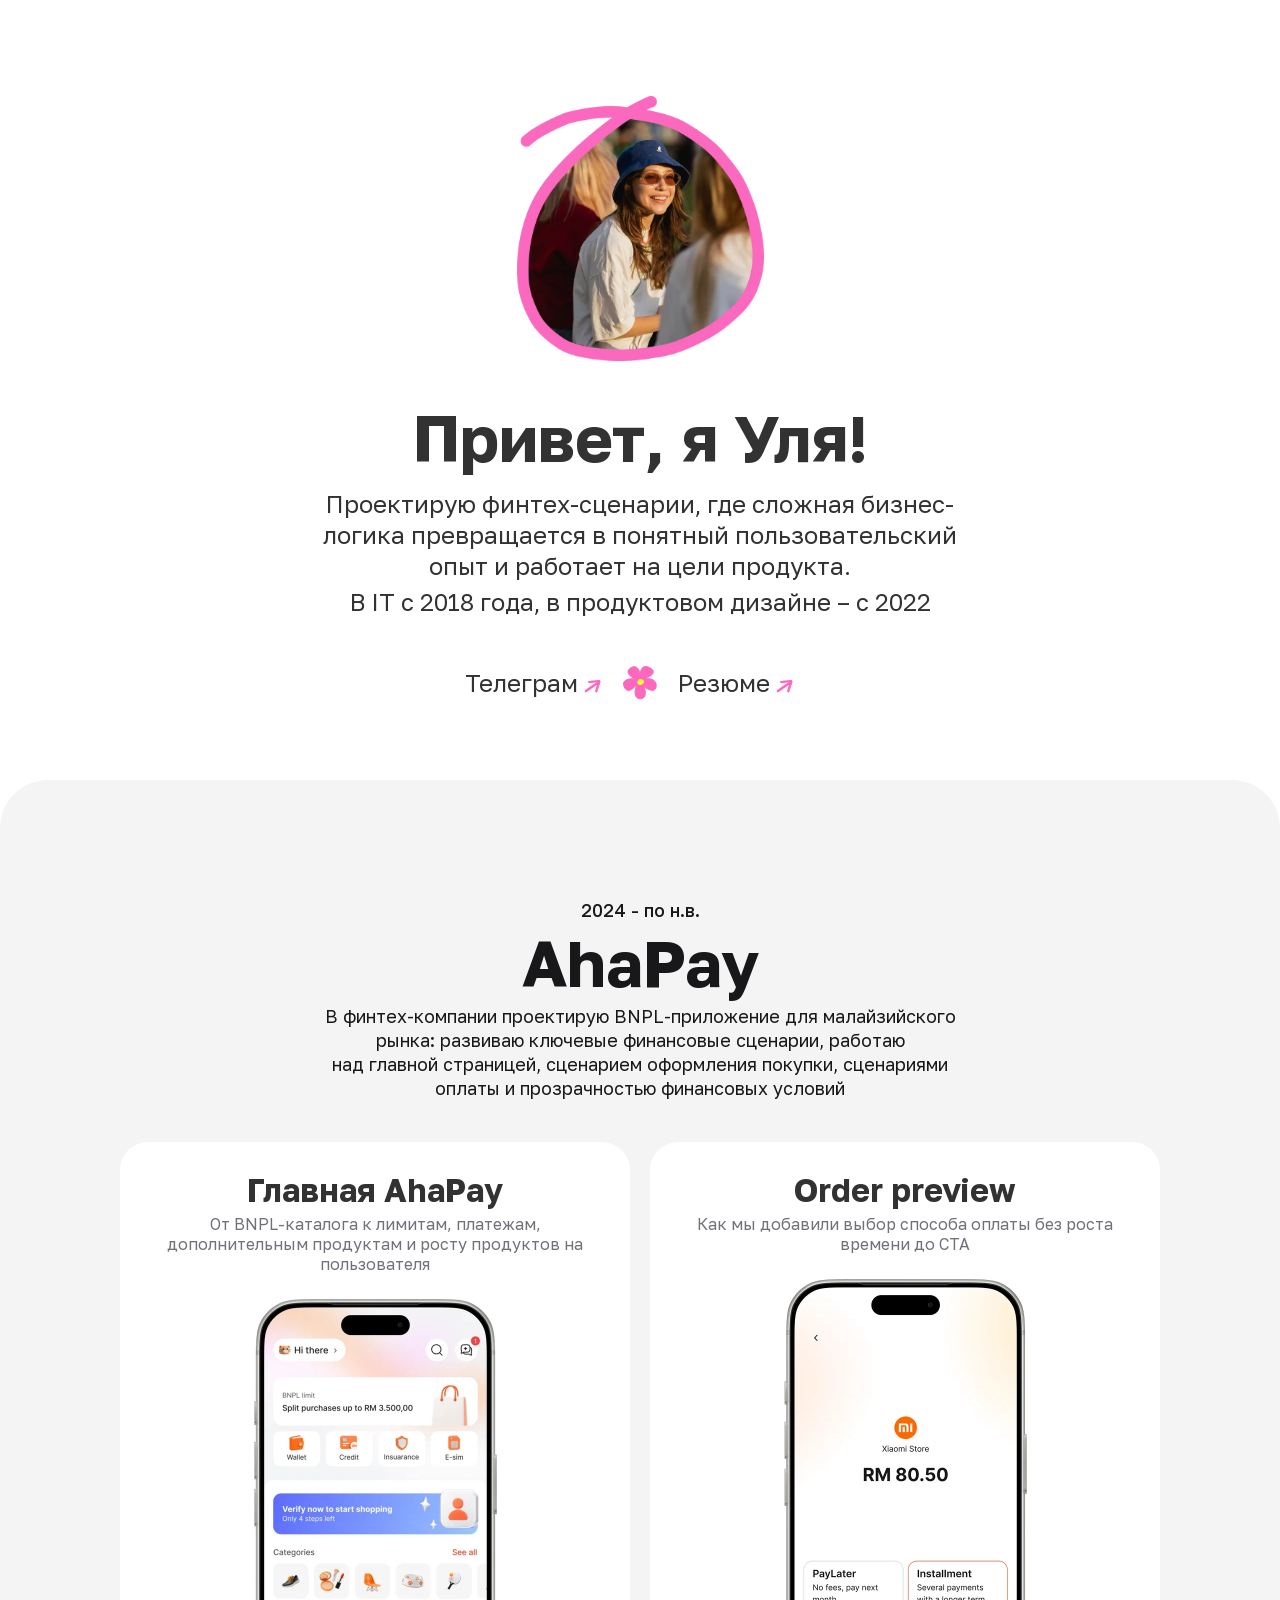
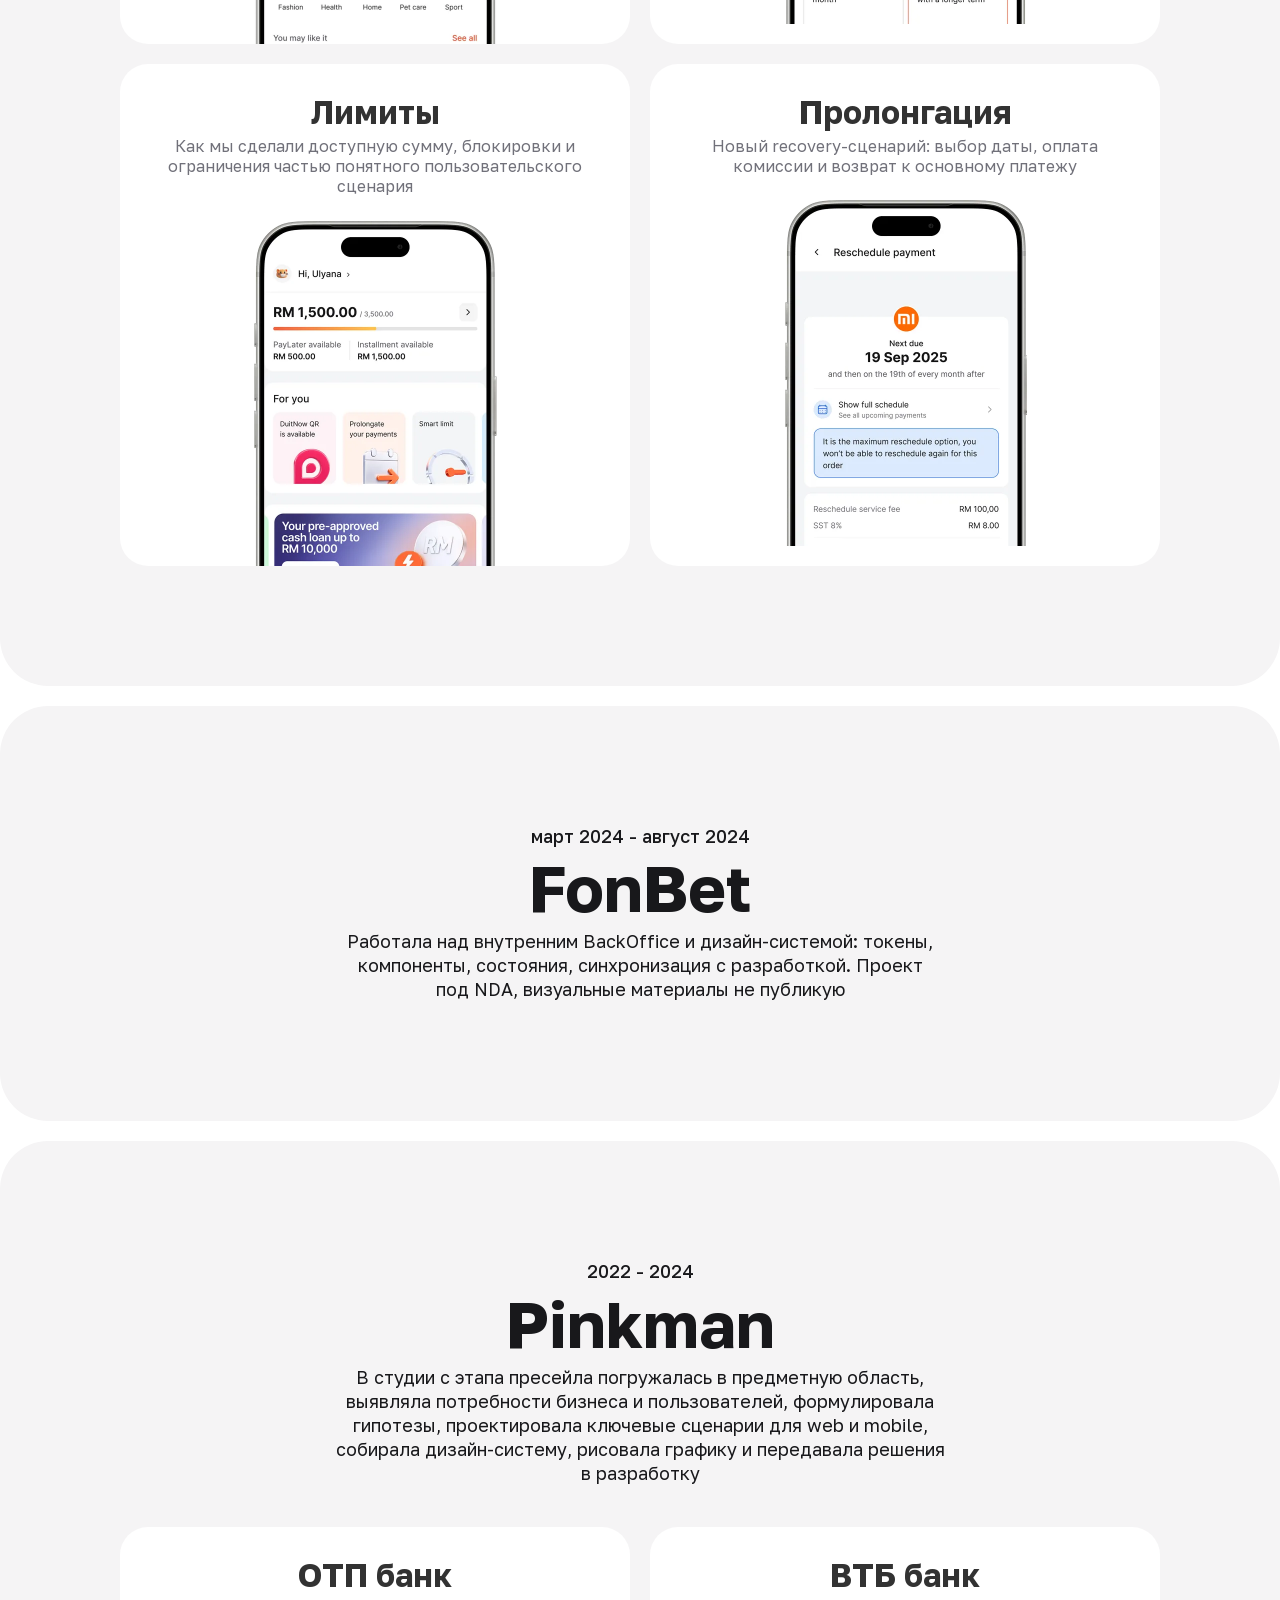
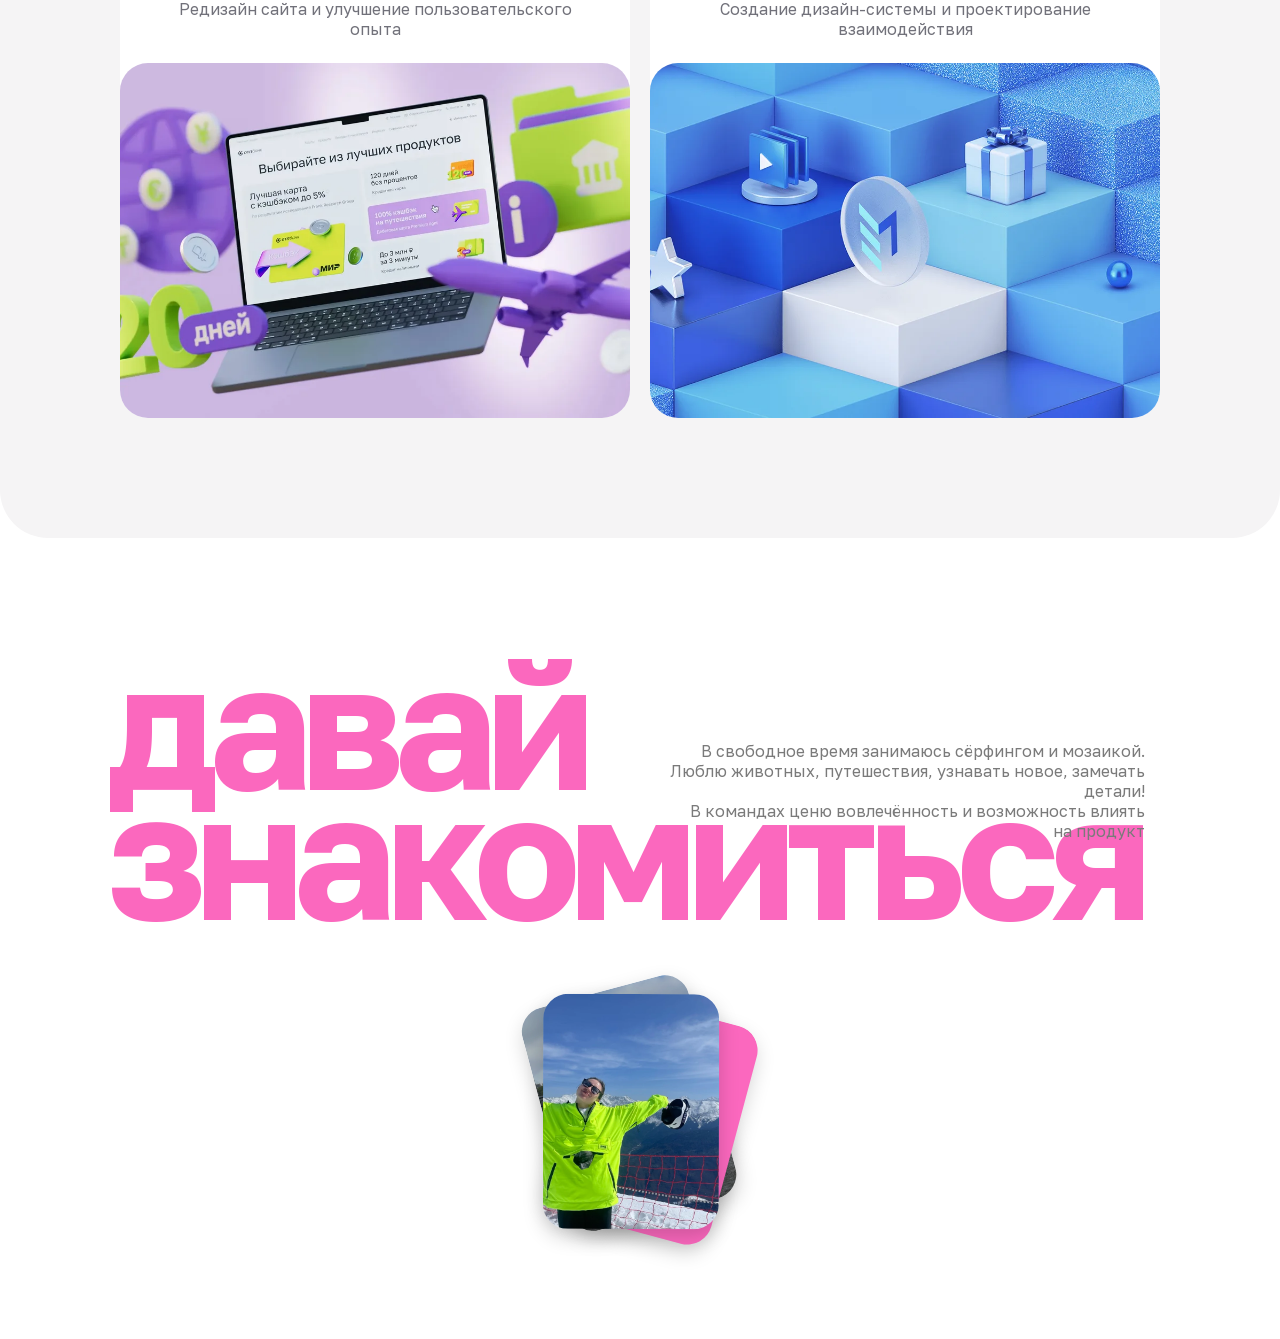
==== index.html @ 69fd2153 "Deploy 2745c0ba5c991be85ef1eaf4aa1bcccdea6557fd gribenchenko/portfolio@2745c0ba5c991be85ef1eaf4aa1bc" ====
<!DOCTYPE html><html lang="ru"><head><meta charset="utf-8"><meta name="viewport" content="width=device-width, initial-scale=1"><meta name="description" content="Портфолио продуктового дизайнера"><title>Ulyana Gribenchenko — Product designer</title><meta name="astro-view-transitions-enabled" content="true"><meta name="astro-view-transitions-fallback" content="animate"><script type="module" src="/_astro/ClientRouter.astro_astro_type_script_index_0_lang.BPtF_hcX.js"></script><link rel="preload" as="image" href="/case-assets/hero-video-mask.png"><link rel="preload" as="image" href="/case-assets/video/hero-demo-poster.jpg"><link rel="preload" as="image" href="/case-assets/reschedule-hero-mask.png"><link rel="preload" as="image" href="/case-assets/video/reschedule-hero-poster.jpg"><link rel="stylesheet" href="/_astro/_astro_assets.C1jq-2qY.css"><script type="module" src="/_astro/page.Do0t9NWT.js"></script><style>[data-astro-transition-scope="astro-v5paxn7m-1"] { view-transition-name: case-redesign-main; }@layer astro { ::view-transition-old(case-redesign-main) { 
	animation-duration: 180ms;
	animation-timing-function: cubic-bezier(0.76, 0, 0.24, 1);
	animation-fill-mode: both;
	animation-name: astroFadeOut; }::view-transition-new(case-redesign-main) { 
	animation-duration: 180ms;
	animation-timing-function: cubic-bezier(0.76, 0, 0.24, 1);
	animation-fill-mode: both;
	animation-name: astroFadeIn; }[data-astro-transition=back]::view-transition-old(case-redesign-main) { 
	animation-duration: 180ms;
	animation-timing-function: cubic-bezier(0.76, 0, 0.24, 1);
	animation-fill-mode: both;
	animation-name: astroFadeOut; }[data-astro-transition=back]::view-transition-new(case-redesign-main) { 
	animation-duration: 180ms;
	animation-timing-function: cubic-bezier(0.76, 0, 0.24, 1);
	animation-fill-mode: both;
	animation-name: astroFadeIn; } }[data-astro-transition-fallback="old"] [data-astro-transition-scope="astro-v5paxn7m-1"],
			[data-astro-transition-fallback="old"][data-astro-transition-scope="astro-v5paxn7m-1"] { 
	animation-duration: 180ms;
	animation-timing-function: cubic-bezier(0.76, 0, 0.24, 1);
	animation-fill-mode: both;
	animation-name: astroFadeOut; }[data-astro-transition-fallback="new"] [data-astro-transition-scope="astro-v5paxn7m-1"],
			[data-astro-transition-fallback="new"][data-astro-transition-scope="astro-v5paxn7m-1"] { 
	animation-duration: 180ms;
	animation-timing-function: cubic-bezier(0.76, 0, 0.24, 1);
	animation-fill-mode: both;
	animation-name: astroFadeIn; }[data-astro-transition=back][data-astro-transition-fallback="old"] [data-astro-transition-scope="astro-v5paxn7m-1"],
			[data-astro-transition=back][data-astro-transition-fallback="old"][data-astro-transition-scope="astro-v5paxn7m-1"] { 
	animation-duration: 180ms;
	animation-timing-function: cubic-bezier(0.76, 0, 0.24, 1);
	animation-fill-mode: both;
	animation-name: astroFadeOut; }[data-astro-transition=back][data-astro-transition-fallback="new"] [data-astro-transition-scope="astro-v5paxn7m-1"],
			[data-astro-transition=back][data-astro-transition-fallback="new"][data-astro-transition-scope="astro-v5paxn7m-1"] { 
	animation-duration: 180ms;
	animation-timing-function: cubic-bezier(0.76, 0, 0.24, 1);
	animation-fill-mode: both;
	animation-name: astroFadeIn; }</style><style>[data-astro-transition-scope="astro-v5paxn7m-2"] { view-transition-name: case-order-preview; }@layer astro { ::view-transition-old(case-order-preview) { 
	animation-duration: 180ms;
	animation-timing-function: cubic-bezier(0.76, 0, 0.24, 1);
	animation-fill-mode: both;
	animation-name: astroFadeOut; }::view-transition-new(case-order-preview) { 
	animation-duration: 180ms;
	animation-timing-function: cubic-bezier(0.76, 0, 0.24, 1);
	animation-fill-mode: both;
	animation-name: astroFadeIn; }[data-astro-transition=back]::view-transition-old(case-order-preview) { 
	animation-duration: 180ms;
	animation-timing-function: cubic-bezier(0.76, 0, 0.24, 1);
	animation-fill-mode: both;
	animation-name: astroFadeOut; }[data-astro-transition=back]::view-transition-new(case-order-preview) { 
	animation-duration: 180ms;
	animation-timing-function: cubic-bezier(0.76, 0, 0.24, 1);
	animation-fill-mode: both;
	animation-name: astroFadeIn; } }[data-astro-transition-fallback="old"] [data-astro-transition-scope="astro-v5paxn7m-2"],
			[data-astro-transition-fallback="old"][data-astro-transition-scope="astro-v5paxn7m-2"] { 
	animation-duration: 180ms;
	animation-timing-function: cubic-bezier(0.76, 0, 0.24, 1);
	animation-fill-mode: both;
	animation-name: astroFadeOut; }[data-astro-transition-fallback="new"] [data-astro-transition-scope="astro-v5paxn7m-2"],
			[data-astro-transition-fallback="new"][data-astro-transition-scope="astro-v5paxn7m-2"] { 
	animation-duration: 180ms;
	animation-timing-function: cubic-bezier(0.76, 0, 0.24, 1);
	animation-fill-mode: both;
	animation-name: astroFadeIn; }[data-astro-transition=back][data-astro-transition-fallback="old"] [data-astro-transition-scope="astro-v5paxn7m-2"],
			[data-astro-transition=back][data-astro-transition-fallback="old"][data-astro-transition-scope="astro-v5paxn7m-2"] { 
	animation-duration: 180ms;
	animation-timing-function: cubic-bezier(0.76, 0, 0.24, 1);
	animation-fill-mode: both;
	animation-name: astroFadeOut; }[data-astro-transition=back][data-astro-transition-fallback="new"] [data-astro-transition-scope="astro-v5paxn7m-2"],
			[data-astro-transition=back][data-astro-transition-fallback="new"][data-astro-transition-scope="astro-v5paxn7m-2"] { 
	animation-duration: 180ms;
	animation-timing-function: cubic-bezier(0.76, 0, 0.24, 1);
	animation-fill-mode: both;
	animation-name: astroFadeIn; }</style><style>[data-astro-transition-scope="astro-v5paxn7m-3"] { view-transition-name: case-limits; }@layer astro { ::view-transition-old(case-limits) { 
	animation-duration: 180ms;
	animation-timing-function: cubic-bezier(0.76, 0, 0.24, 1);
	animation-fill-mode: both;
	animation-name: astroFadeOut; }::view-transition-new(case-limits) { 
	animation-duration: 180ms;
	animation-timing-function: cubic-bezier(0.76, 0, 0.24, 1);
	animation-fill-mode: both;
	animation-name: astroFadeIn; }[data-astro-transition=back]::view-transition-old(case-limits) { 
	animation-duration: 180ms;
	animation-timing-function: cubic-bezier(0.76, 0, 0.24, 1);
	animation-fill-mode: both;
	animation-name: astroFadeOut; }[data-astro-transition=back]::view-transition-new(case-limits) { 
	animation-duration: 180ms;
	animation-timing-function: cubic-bezier(0.76, 0, 0.24, 1);
	animation-fill-mode: both;
	animation-name: astroFadeIn; } }[data-astro-transition-fallback="old"] [data-astro-transition-scope="astro-v5paxn7m-3"],
			[data-astro-transition-fallback="old"][data-astro-transition-scope="astro-v5paxn7m-3"] { 
	animation-duration: 180ms;
	animation-timing-function: cubic-bezier(0.76, 0, 0.24, 1);
	animation-fill-mode: both;
	animation-name: astroFadeOut; }[data-astro-transition-fallback="new"] [data-astro-transition-scope="astro-v5paxn7m-3"],
			[data-astro-transition-fallback="new"][data-astro-transition-scope="astro-v5paxn7m-3"] { 
	animation-duration: 180ms;
	animation-timing-function: cubic-bezier(0.76, 0, 0.24, 1);
	animation-fill-mode: both;
	animation-name: astroFadeIn; }[data-astro-transition=back][data-astro-transition-fallback="old"] [data-astro-transition-scope="astro-v5paxn7m-3"],
			[data-astro-transition=back][data-astro-transition-fallback="old"][data-astro-transition-scope="astro-v5paxn7m-3"] { 
	animation-duration: 180ms;
	animation-timing-function: cubic-bezier(0.76, 0, 0.24, 1);
	animation-fill-mode: both;
	animation-name: astroFadeOut; }[data-astro-transition=back][data-astro-transition-fallback="new"] [data-astro-transition-scope="astro-v5paxn7m-3"],
			[data-astro-transition=back][data-astro-transition-fallback="new"][data-astro-transition-scope="astro-v5paxn7m-3"] { 
	animation-duration: 180ms;
	animation-timing-function: cubic-bezier(0.76, 0, 0.24, 1);
	animation-fill-mode: both;
	animation-name: astroFadeIn; }</style><style>[data-astro-transition-scope="astro-v5paxn7m-4"] { view-transition-name: case-reschedule-payment; }@layer astro { ::view-transition-old(case-reschedule-payment) { 
	animation-duration: 180ms;
	animation-timing-function: cubic-bezier(0.76, 0, 0.24, 1);
	animation-fill-mode: both;
	animation-name: astroFadeOut; }::view-transition-new(case-reschedule-payment) { 
	animation-duration: 180ms;
	animation-timing-function: cubic-bezier(0.76, 0, 0.24, 1);
	animation-fill-mode: both;
	animation-name: astroFadeIn; }[data-astro-transition=back]::view-transition-old(case-reschedule-payment) { 
	animation-duration: 180ms;
	animation-timing-function: cubic-bezier(0.76, 0, 0.24, 1);
	animation-fill-mode: both;
	animation-name: astroFadeOut; }[data-astro-transition=back]::view-transition-new(case-reschedule-payment) { 
	animation-duration: 180ms;
	animation-timing-function: cubic-bezier(0.76, 0, 0.24, 1);
	animation-fill-mode: both;
	animation-name: astroFadeIn; } }[data-astro-transition-fallback="old"] [data-astro-transition-scope="astro-v5paxn7m-4"],
			[data-astro-transition-fallback="old"][data-astro-transition-scope="astro-v5paxn7m-4"] { 
	animation-duration: 180ms;
	animation-timing-function: cubic-bezier(0.76, 0, 0.24, 1);
	animation-fill-mode: both;
	animation-name: astroFadeOut; }[data-astro-transition-fallback="new"] [data-astro-transition-scope="astro-v5paxn7m-4"],
			[data-astro-transition-fallback="new"][data-astro-transition-scope="astro-v5paxn7m-4"] { 
	animation-duration: 180ms;
	animation-timing-function: cubic-bezier(0.76, 0, 0.24, 1);
	animation-fill-mode: both;
	animation-name: astroFadeIn; }[data-astro-transition=back][data-astro-transition-fallback="old"] [data-astro-transition-scope="astro-v5paxn7m-4"],
			[data-astro-transition=back][data-astro-transition-fallback="old"][data-astro-transition-scope="astro-v5paxn7m-4"] { 
	animation-duration: 180ms;
	animation-timing-function: cubic-bezier(0.76, 0, 0.24, 1);
	animation-fill-mode: both;
	animation-name: astroFadeOut; }[data-astro-transition=back][data-astro-transition-fallback="new"] [data-astro-transition-scope="astro-v5paxn7m-4"],
			[data-astro-transition=back][data-astro-transition-fallback="new"][data-astro-transition-scope="astro-v5paxn7m-4"] { 
	animation-duration: 180ms;
	animation-timing-function: cubic-bezier(0.76, 0, 0.24, 1);
	animation-fill-mode: both;
	animation-name: astroFadeIn; }</style><style>[data-astro-transition-scope="astro-wuj5t7kd-5"] { view-transition-name: case-otp; }@layer astro { ::view-transition-old(case-otp) { 
	animation-duration: 180ms;
	animation-timing-function: cubic-bezier(0.76, 0, 0.24, 1);
	animation-fill-mode: both;
	animation-name: astroFadeOut; }::view-transition-new(case-otp) { 
	animation-duration: 180ms;
	animation-timing-function: cubic-bezier(0.76, 0, 0.24, 1);
	animation-fill-mode: both;
	animation-name: astroFadeIn; }[data-astro-transition=back]::view-transition-old(case-otp) { 
	animation-duration: 180ms;
	animation-timing-function: cubic-bezier(0.76, 0, 0.24, 1);
	animation-fill-mode: both;
	animation-name: astroFadeOut; }[data-astro-transition=back]::view-transition-new(case-otp) { 
	animation-duration: 180ms;
	animation-timing-function: cubic-bezier(0.76, 0, 0.24, 1);
	animation-fill-mode: both;
	animation-name: astroFadeIn; } }[data-astro-transition-fallback="old"] [data-astro-transition-scope="astro-wuj5t7kd-5"],
			[data-astro-transition-fallback="old"][data-astro-transition-scope="astro-wuj5t7kd-5"] { 
	animation-duration: 180ms;
	animation-timing-function: cubic-bezier(0.76, 0, 0.24, 1);
	animation-fill-mode: both;
	animation-name: astroFadeOut; }[data-astro-transition-fallback="new"] [data-astro-transition-scope="astro-wuj5t7kd-5"],
			[data-astro-transition-fallback="new"][data-astro-transition-scope="astro-wuj5t7kd-5"] { 
	animation-duration: 180ms;
	animation-timing-function: cubic-bezier(0.76, 0, 0.24, 1);
	animation-fill-mode: both;
	animation-name: astroFadeIn; }[data-astro-transition=back][data-astro-transition-fallback="old"] [data-astro-transition-scope="astro-wuj5t7kd-5"],
			[data-astro-transition=back][data-astro-transition-fallback="old"][data-astro-transition-scope="astro-wuj5t7kd-5"] { 
	animation-duration: 180ms;
	animation-timing-function: cubic-bezier(0.76, 0, 0.24, 1);
	animation-fill-mode: both;
	animation-name: astroFadeOut; }[data-astro-transition=back][data-astro-transition-fallback="new"] [data-astro-transition-scope="astro-wuj5t7kd-5"],
			[data-astro-transition=back][data-astro-transition-fallback="new"][data-astro-transition-scope="astro-wuj5t7kd-5"] { 
	animation-duration: 180ms;
	animation-timing-function: cubic-bezier(0.76, 0, 0.24, 1);
	animation-fill-mode: both;
	animation-name: astroFadeIn; }</style><style>[data-astro-transition-scope="astro-wuj5t7kd-6"] { view-transition-name: case-vtb; }@layer astro { ::view-transition-old(case-vtb) { 
	animation-duration: 180ms;
	animation-timing-function: cubic-bezier(0.76, 0, 0.24, 1);
	animation-fill-mode: both;
	animation-name: astroFadeOut; }::view-transition-new(case-vtb) { 
	animation-duration: 180ms;
	animation-timing-function: cubic-bezier(0.76, 0, 0.24, 1);
	animation-fill-mode: both;
	animation-name: astroFadeIn; }[data-astro-transition=back]::view-transition-old(case-vtb) { 
	animation-duration: 180ms;
	animation-timing-function: cubic-bezier(0.76, 0, 0.24, 1);
	animation-fill-mode: both;
	animation-name: astroFadeOut; }[data-astro-transition=back]::view-transition-new(case-vtb) { 
	animation-duration: 180ms;
	animation-timing-function: cubic-bezier(0.76, 0, 0.24, 1);
	animation-fill-mode: both;
	animation-name: astroFadeIn; } }[data-astro-transition-fallback="old"] [data-astro-transition-scope="astro-wuj5t7kd-6"],
			[data-astro-transition-fallback="old"][data-astro-transition-scope="astro-wuj5t7kd-6"] { 
	animation-duration: 180ms;
	animation-timing-function: cubic-bezier(0.76, 0, 0.24, 1);
	animation-fill-mode: both;
	animation-name: astroFadeOut; }[data-astro-transition-fallback="new"] [data-astro-transition-scope="astro-wuj5t7kd-6"],
			[data-astro-transition-fallback="new"][data-astro-transition-scope="astro-wuj5t7kd-6"] { 
	animation-duration: 180ms;
	animation-timing-function: cubic-bezier(0.76, 0, 0.24, 1);
	animation-fill-mode: both;
	animation-name: astroFadeIn; }[data-astro-transition=back][data-astro-transition-fallback="old"] [data-astro-transition-scope="astro-wuj5t7kd-6"],
			[data-astro-transition=back][data-astro-transition-fallback="old"][data-astro-transition-scope="astro-wuj5t7kd-6"] { 
	animation-duration: 180ms;
	animation-timing-function: cubic-bezier(0.76, 0, 0.24, 1);
	animation-fill-mode: both;
	animation-name: astroFadeOut; }[data-astro-transition=back][data-astro-transition-fallback="new"] [data-astro-transition-scope="astro-wuj5t7kd-6"],
			[data-astro-transition=back][data-astro-transition-fallback="new"][data-astro-transition-scope="astro-wuj5t7kd-6"] { 
	animation-duration: 180ms;
	animation-timing-function: cubic-bezier(0.76, 0, 0.24, 1);
	animation-fill-mode: both;
	animation-name: astroFadeIn; }</style></head><body><header class="hub-sticky-nav"><a href="https://t.me/ulyasuperrr" target="_blank" rel="noopener noreferrer" class="hub-about__link"><span class="hub-underline">Телеграм<svg class="hub-underline__svg" viewBox="0 0 310 40" preserveAspectRatio="none" fill="none" aria-hidden="true"><path d="M4.99805 20.9998C65.6267 17.4649 126.268 13.845 187.208 12.8887C226.483 12.2723 265.751 13.2796 304.998 13.9998"></path></svg></span><script type="module">document.addEventListener(`astro:page-load`,()=>{document.querySelectorAll(`.hub-underline__svg path`).forEach(e=>{let t=e.getTotalLength();e.style.transition=`none`,e.style.setProperty(`--underline-length`,String(t)),e.getBoundingClientRect(),e.style.transition=``})});</script><img class="hub-about__arrow" src="/hub-assets/arrow-icon-brand-pink.svg" alt="" width="24" height="24"></a><span class="hub-flower" tabindex="0" role="img" aria-label="Цветочек"><img class="hub-flower__img" src="/hub-assets/flower-final.svg" alt="" width="34" height="34"><span class="hub-flower__confetti" aria-hidden="true"></span></span><script type="module" src="/_astro/HoverFlower.astro_astro_type_script_index_0_lang.LB5eb0ae.js"></script><a href="/resume.pdf" target="_blank" rel="noopener noreferrer" class="hub-about__link hub-about__link--resume"><span class="hub-underline">Резюме<svg class="hub-underline__svg" viewBox="0 0 310 40" preserveAspectRatio="none" fill="none" aria-hidden="true"><path d="M5 20.9999C26.7762 16.2245 49.5532 11.5572 71.7979 14.6666C84.9553 16.5057 97.0392 21.8432 109.987 24.3888C116.413 25.6523 123.012 25.5143 129.042 22.6388C135.981 19.3303 142.586 15.1422 150.092 13.3333C156.799 11.7168 161.702 14.6225 167.887 16.8333C181.562 21.7212 194.975 22.6234 209.252 21.3888C224.678 20.0548 239.912 17.991 255.42 18.3055C272.027 18.6422 288.409 18.867 305 17.9999"></path></svg></span><img class="hub-about__arrow" src="/hub-assets/arrow-icon-brand-pink.svg" alt="" width="24" height="24"></a></header><main class="hub-page"><section class="hub-section"><div class="container hub-about"><div class="hub-about__photo"><img src="/_astro/about-photo.BtO1Zlk3_26Vxf0.webp" alt="Уля" loading="lazy" decoding="async" width="684" height="734"></div><div class="hub-about__body"><h1 class="hub-about__title">Привет, я Уля!</h1><div class="hub-about__text"><p>Проектирую финтех-сценарии, где сложная бизнес-логика превращается в&nbsp;понятный пользовательский опыт и&nbsp;работает на&nbsp;цели продукта.</p><p>В&nbsp;IT с&nbsp;2018 года, в&nbsp;продуктовом дизайне&nbsp;– с&nbsp;2022</p></div></div><div class="hub-about__links"><a href="https://t.me/ulyasuperrr" target="_blank" rel="noopener noreferrer" class="hub-about__link"><span class="hub-underline">Телеграм<svg class="hub-underline__svg" viewBox="0 0 310 40" preserveAspectRatio="none" fill="none" aria-hidden="true"><path d="M4.99805 20.9998C65.6267 17.4649 126.268 13.845 187.208 12.8887C226.483 12.2723 265.751 13.2796 304.998 13.9998"></path></svg></span><img class="hub-about__arrow" src="/hub-assets/arrow-icon-brand-pink.svg" alt="" width="24" height="24"></a><span class="hub-flower" tabindex="0" role="img" aria-label="Цветочек"><img class="hub-flower__img" src="/hub-assets/flower-final.svg" alt="" width="34" height="34"><span class="hub-flower__confetti" aria-hidden="true"></span></span><a href="/resume.pdf" target="_blank" rel="noopener noreferrer" class="hub-about__link hub-about__link--resume"><span class="hub-underline">Резюме<svg class="hub-underline__svg" viewBox="0 0 310 40" preserveAspectRatio="none" fill="none" aria-hidden="true"><path d="M5 20.9999C26.7762 16.2245 49.5532 11.5572 71.7979 14.6666C84.9553 16.5057 97.0392 21.8432 109.987 24.3888C116.413 25.6523 123.012 25.5143 129.042 22.6388C135.981 19.3303 142.586 15.1422 150.092 13.3333C156.799 11.7168 161.702 14.6225 167.887 16.8333C181.562 21.7212 194.975 22.6234 209.252 21.3888C224.678 20.0548 239.912 17.991 255.42 18.3055C272.027 18.6422 288.409 18.867 305 17.9999"></path></svg></span><img class="hub-about__arrow" src="/hub-assets/arrow-icon-brand-pink.svg" alt="" width="24" height="24"></a><!-- "Проекты" link + second flower — temporarily hidden per Ulyana's request
               (2026-07-30ish session), keep this markup so it can be restored quickly:
          <HoverFlower />
          <a href="#ahapay-projects" class="hub-about__link">
            Проекты
            <img class="hub-about__arrow hub-about__arrow--down" src="/hub-assets/arrow-icon-pink.svg" alt="" width="24" height="24" />
          </a>
          --></div></div></section><section class="hub-section" id="ahapay-projects"><div class="company-block"><div class="company-block__header"><p class="company-block__period">2024 - по&nbsp;н.в.</p><h2 class="company-block__title">AhaPay</h2><p class="company-block__desc">В&nbsp;финтех-компании проектирую BNPL-приложение для&nbsp;малайзийского рынка: развиваю ключевые финансовые сценарии, работаю над&nbsp;главной страницей, сценарием оформления покупки, сценариями оплаты и&nbsp;прозрачностью финансовых условий</p></div><div class="company-block__rows"><div class="company-block__row"><a class="project-card  project-card--link" href="/cases/ahapay/redesign-main" data-astro-transition-scope="astro-v5paxn7m-1"><div class="project-card__text"><p class="project-card__title">Главная AhaPay</p><p class="project-card__subtitle">От BNPL-каталога к лимитам, платежам, дополнительным продуктам и росту продуктов на пользователя</p></div><div class="project-card__thumb project-card__thumb--phone"><div class="project-card__crop"><img src="/_astro/redesign-mockup.DgZj53MD_14x4OV.webp" alt="Три экрана AhaPay: MVP, нынешняя версия и целевая Home" loading="lazy" decoding="async" width="486" height="692" class="project-card__mockup"></div></div></a><a class="project-card  project-card--link" href="/cases/ahapay/order-preview" data-astro-transition-scope="astro-v5paxn7m-2"><div class="project-card__text"><p class="project-card__title">Order preview</p><p class="project-card__subtitle">Как мы добавили выбор способа оплаты без роста времени до CTA</p></div><div class="project-card__thumb project-card__thumb--phone"><div class="project-card__crop"><img src="/_astro/order-preview-mockup.DShTpZwg_11Dd6l.webp" alt="Экран Order preview в AhaPay" loading="lazy" decoding="async" width="486" height="692" class="project-card__mockup"></div></div></a><a class="project-card  project-card--link" href="/cases/ahapay/limits" data-astro-transition-scope="astro-v5paxn7m-3"><div class="project-card__text"><p class="project-card__title">Лимиты</p><p class="project-card__subtitle">Как мы сделали доступную сумму, блокировки и ограничения частью понятного пользовательского сценария</p></div><div class="project-card__thumb project-card__thumb--phone"><div class="project-card__crop"><img src="/_astro/limits-mockup.BnjMSxxi_28wl1C.webp" alt="Главный экран AhaPay с блоком лимитов" loading="lazy" decoding="async" width="486" height="692" class="project-card__mockup"></div></div></a><a class="project-card  project-card--link" href="/cases/ahapay/reschedule-payment" data-astro-transition-scope="astro-v5paxn7m-4"><div class="project-card__text"><p class="project-card__title">Пролонгация</p><p class="project-card__subtitle">Новый recovery-сценарий: выбор даты, оплата комиссии и возврат к основному платежу</p></div><div class="project-card__thumb project-card__thumb--phone"><div class="project-card__crop"><img src="/_astro/reschedule-mockup.RJcIYENx_ZE1u8s.webp" alt="Экран Reschedule payment в AhaPay" loading="lazy" decoding="async" width="486" height="692" class="project-card__mockup"></div></div></a></div></div></div></section><!-- Fonbet: same company-block as AhaPay/Pinkman, header only — no case cards (NDA) --><section class="hub-section" id="fonbet-projects"><div class="company-block"><div class="company-block__header"><p class="company-block__period">март 2024 - август 2024</p><h2 class="company-block__title">FonBet</h2><p class="company-block__desc">Работала над&nbsp;внутренним BackOffice и&nbsp;дизайн-системой: токены, компоненты, состояния, синхронизация с&nbsp;разработкой. Проект под&nbsp;NDA, визуальные материалы не&nbsp;публикую</p></div></div></section><section class="hub-section" id="pinkman-projects"><div class="company-block"><div class="company-block__header"><p class="company-block__period">2022 - 2024</p><h2 class="company-block__title">Pinkman</h2><p class="company-block__desc">В&nbsp;студии с&nbsp;этапа пресейла погружалась в&nbsp;предметную область, выявляла потребности бизнеса и&nbsp;пользователей, формулировала гипотезы, проектировала ключевые сценарии для&nbsp;web и&nbsp;mobile, собирала дизайн-систему, рисовала графику и&nbsp;передавала решения<br>в&nbsp;разработку</p></div><div class="company-block__rows"><div class="company-block__row"><a class="project-card project-card--wide project-card--link" href="/cases/pinkman/otp" data-astro-transition-scope="astro-wuj5t7kd-5"><div class="project-card__text"><p class="project-card__title">ОТП банк</p><p class="project-card__subtitle">Редизайн сайта и улучшение пользовательского опыта</p></div><div class="project-card__thumb project-card__thumb--wide"><div class="project-card__crop project-card__crop--wide"><img src="/_astro/otp-shot.DrPpr-Uw_ZCWj7y.webp" alt="Скриншот сайта ОТП банка" loading="lazy" decoding="async" width="1180" height="664"></div></div></a><a class="project-card project-card--wide project-card--link" href="/cases/pinkman/vtb" data-astro-transition-scope="astro-wuj5t7kd-6"><div class="project-card__text"><p class="project-card__title">ВТБ банк</p><p class="project-card__subtitle">Создание дизайн-системы и проектирование взаимодействия</p></div><div class="project-card__thumb project-card__thumb--wide"><div class="project-card__crop project-card__crop--wide"><img src="/_astro/vtb-shot.DI-bVUmL_1qln8h.webp" alt="3D-иллюстрация в фирменных цветах ВТБ" loading="lazy" decoding="async" width="1180" height="664"></div></div></a></div></div></div></section><section class="hub-section" id="closing"><div class="closing__frame"><div class="closing__stage"><div class="closing__row"><!-- [try, Vercel-only] Figma node 14597:44831 — plain centered layout, no more
                 flower-over-letter trick (that only existed to stand in for the "й" breve
                 in the old side-by-side arrangement), so back to one title string instead
                 of the --mobile/--desktop split. .closing__flower hidden below rather than
                 deleted, since there's no letter-gap to pin it over in this layout and the
                 reference screenshot doesn't show it anywhere else either. --><p class="closing__title">давай<br>знакомиться</p><p class="closing__desc">В&nbsp;свободное время занимаюсь сёрфингом и&nbsp;мозаикой.<br>Люблю животных, путешествия, узнавать новое, замечать детали!<br>В&nbsp;командах ценю вовлечённость и&nbsp;возможность влиять на&nbsp;продукт</p></div><div class="closing__flower"><span class="hub-flower" tabindex="0" role="img" aria-label="Цветочек"><img class="hub-flower__img" src="/hub-assets/flower-white.svg" alt="" width="73" height="73"><span class="hub-flower__confetti" aria-hidden="true"></span></span></div><div class="closing__pile"><div class="closing__photo closing__photo--ski"><img src="/_astro/footer-ski.QTlZStUj_CJ0On.webp" alt loading="lazy" decoding="async" width="600" height="800"></div><a class="closing__photo closing__photo--card" href="https://t.me/ulyasuperrr" target="_blank" rel="noopener noreferrer" aria-label="Написать в Телеграм"><img src="/hub-assets/footer-tg-card.svg" alt="" width="199" height="265"></a><div class="closing__photo closing__photo--cat"><img src="/_astro/footer-cat.BjU4pluS_1jhkWo.webp" alt loading="lazy" decoding="async" width="600" height="800"></div><div class="closing__photo closing__photo--raincoat"><img src="/_astro/footer-raincoat.BQKFccD__3z1cR.webp" alt loading="lazy" decoding="async" width="600" height="800"></div><div class="closing__photo closing__photo--dog"><img src="/_astro/footer-dog-sleepy.B7kOMDW3_Z2jdAhs.webp" alt loading="lazy" decoding="async" width="600" height="800"></div><div class="closing__photo closing__photo--surf"><img src="/_astro/footer-wakesurf.tektK0pz_2nlOWB.webp" alt loading="lazy" decoding="async" width="600" height="800"></div></div></div></div></section></main><script type="module">document.addEventListener(`astro:page-load`,()=>{let e=new IntersectionObserver(t=>{for(let n of t)n.isIntersecting&&(n.target.classList.add(`is-visible`),e.unobserve(n.target))},{threshold:.15});document.querySelectorAll(`.reveal:not(.is-visible)`).forEach(t=>e.observe(t)),document.querySelectorAll(`video[autoplay]`).forEach(e=>{e.readyState===0&&e.load(),e.play().catch(()=>{})})});</script></body></html><script type="module">var e=!1;window.addEventListener(`popstate`,()=>{e=!0}),document.addEventListener(`astro:page-load`,()=>{let e=document.querySelector(`.closing__pile`);if(!e||!window.matchMedia(`(max-width: 899px)`).matches)return;let t=()=>{let n=e.getBoundingClientRect();n.top<window.innerHeight*.8&&n.bottom>0&&(e.classList.add(`is-open`),window.removeEventListener(`scroll`,t))};window.addEventListener(`scroll`,t,{passive:!0}),t()}),document.addEventListener(`astro:page-load`,()=>{e||window.scrollTo(0,0),e=!1});var t=null;document.addEventListener(`astro:page-load`,()=>{t?.();let e=document.querySelector(`.hub-about__links`),n=document.querySelector(`.hub-sticky-nav`);if(!e||!n)return;let r=new IntersectionObserver(([e])=>{let t=!e.isIntersecting&&e.boundingClientRect.top<0;n.classList.toggle(`is-visible`,t)},{threshold:0});r.observe(e),t=()=>r.disconnect()});</script>
---- _astro/_astro_assets.C1jq-2qY.css ----
@font-face{font-family:Golos Text;font-style:normal;font-weight:400 700;font-display:swap;src:url(/fonts/golos-text-cyrillic.woff2)format("woff2");unicode-range:U+301,U+400-45F,U+490-491,U+4B0-4B1,U+2116}@font-face{font-family:Golos Text;font-style:normal;font-weight:400 700;font-display:swap;src:url(/fonts/golos-text-latin.woff2)format("woff2");unicode-range:U+??,U+131,U+152-153,U+2BB-2BC,U+2C6,U+2DA,U+2DC,U+304,U+308,U+329,U+2000-206F,U+20AC,U+2122,U+2191,U+2193,U+2212,U+2215,U+FEFF,U+FFFD}:root{--bg:#f3f2f2;--card:#fcfcfc;--card-alt:#fff;--border:#e6e5e5;--ink:#323232;--ink-soft:#7a7a7a;--accent:#ff7a38;--accent-ink:#fff;--font-body:"Golos Text", "Helvetica Neue", Helvetica, Arial, sans-serif;--text-h1:32px;--text-h1-lh:1.05;--text-h2:26px;--text-h2-lh:.95;--text-h3:19px;--text-h3-lh:1.1;--text-body:16px;--text-body-lh:1.3;--text-small:13px;--text-small-lh:.95;--space-1:8px;--space-2:16px;--space-3:24px;--space-4:32px;--space-5:48px;--space-6:64px;--space-7:96px;--radius-card:24px;--radius-img:24px;--content-width:1280px;--page-pad:24px}@media (width>=900px){:root{--text-h1:64px;--text-h1-lh:.90625;--text-h2:40px;--text-h2-lh:.85;--text-h3:24px;--text-h3-lh:1;--text-body:18px;--text-body-lh:1.2;--text-small:14px;--text-small-lh:.857;--page-pad:67px}}*{box-sizing:border-box}html,body{margin:0;padding:0}body{background:var(--bg);color:var(--ink);font-family:var(--font-body);font-size:var(--text-body);line-height:var(--text-body-lh);-webkit-font-smoothing:antialiased}img{max-width:100%;height:auto;display:block}.container{max-width:var(--content-width);padding:0 var(--page-pad);margin:0 auto}h1,h2,h3,p{margin:0}.eyebrow{font-size:var(--text-h2);line-height:var(--text-h2-lh);color:var(--accent);text-align:center;font-weight:700}.section-title{font-size:var(--text-h2);line-height:var(--text-h2-lh);color:var(--ink);text-align:center;text-wrap:balance;font-weight:700}.card-title{font-size:var(--text-h3);line-height:var(--text-h3-lh);color:var(--ink);font-weight:600}.card-text{font-size:var(--text-body);line-height:var(--text-body-lh);color:var(--ink-soft)}.card{background:var(--card);border-radius:var(--radius-card);padding:var(--space-4)}.card--white{background:var(--card-alt)}@media (prefers-reduced-motion:no-preference){.reveal{opacity:0;transition:opacity .6s,transform .6s;transform:translateY(16px)}.reveal.is-visible{opacity:1;transform:translateY(0)}::view-transition-group(*){animation-duration:.55s;animation-timing-function:cubic-bezier(.5,.05,.2,1)}::view-transition-old(*),::view-transition-new(*){animation-duration:.5s;mix-blend-mode:normal!important}}.hub-page{background:var(--card-alt);position:relative}.hub-section{padding-block:32px}@media (width>=900px){.hub-section{padding-block:60px}.hub-section:first-of-type{padding-top:96px}}.hub-about{text-align:center;flex-direction:column;align-items:center;gap:48px;display:flex;position:relative}.hub-about__photo{width:159px}.hub-about__photo img{width:100%;height:auto;display:block}@media (width>=900px){.hub-about__photo{width:247px}}.hub-about__body{flex-direction:column;align-items:center;gap:22px;width:100%;display:flex}.hub-about__title{font-size:var(--text-h1);line-height:var(--text-h1-lh);text-wrap:balance;font-weight:700}.hub-about__text{max-width:640px;font-size:var(--text-body);color:var(--ink);line-height:1.55}.hub-about__text p{margin:0}.hub-about__text p+p{margin-top:4px}@media (width>=900px){.hub-about__text{font-size:24px;line-height:30.8px}.hub-about__text p+p{margin-top:6px}}.hub-about__logo-wrap{white-space:nowrap}.hub-about__logo{object-fit:cover;vertical-align:middle;border-radius:50%;width:20px;height:20px;margin-left:4px;display:inline-block;position:relative;top:-.12em}@media (width>=900px){.hub-about__logo{width:26px;height:26px}}.hub-about__links{align-items:center;gap:20px;display:flex}.hub-about__link{color:var(--ink);font-weight:400;font-size:var(--text-body);align-items:center;gap:2px;text-decoration:none;display:inline-flex}.hub-about__link--resume{position:relative;left:-9px}@media (width>=900px){.hub-about__link{text-align:center;justify-content:center;width:138px;font-size:24px}}.hub-about__arrow{vertical-align:middle;flex-shrink:0;position:relative;top:1.5px}.hub-about__arrow--down{top:.5px}.hub-underline{display:inline-block;position:relative}.hub-underline__svg{pointer-events:none;width:100%;height:10px;position:absolute;top:100%;left:0;overflow:visible}.hub-underline__svg path{stroke:#fb68be;stroke-width:2px;stroke-linecap:round;vector-effect:non-scaling-stroke;stroke-dasharray:var(--underline-length,1000);stroke-dashoffset:var(--underline-length,1000);transition:stroke-dashoffset .45s ease-in}@media (prefers-reduced-motion:reduce){.hub-underline__svg path{transition:none}}.hub-about__link:hover .hub-underline__svg path,.hub-about__link:focus-visible .hub-underline__svg path{stroke-dashoffset:0;transition-duration:.6s;transition-timing-function:cubic-bezier(.65,0,.35,1)}.company-block{background:#f5f4f5;border-radius:32px;flex-direction:column;gap:32px;padding:20px;display:flex}@media (width>=900px){.company-block{border-radius:48px;gap:42px;max-width:1520px;margin:0 auto;padding:120px}}.company-block__header{text-align:center;flex-direction:column;align-items:center;gap:8px;display:flex}@media (width>=900px){.company-block__header{gap:12px}}.company-block__period{color:#18181b;font-size:16px;font-weight:600}@media (width>=900px){.company-block__period{font-size:18px;font-weight:500}}.company-block__title{color:#18181b;font-size:40px;font-weight:700;line-height:36px}@media (width>=900px){.company-block__title{font-size:var(--text-h1);line-height:var(--text-h1-lh)}}.company-block__desc{color:#18181b;max-width:634px;font-size:16px;line-height:22px}@media (width>=900px){.company-block__desc{font-size:18px;line-height:24px}}.company-block__rows{flex-direction:column;gap:20px;display:flex}.company-block__row{grid-template-columns:1fr;gap:20px;display:grid}@media (width>=900px){.company-block__row{grid-template-columns:repeat(2,1fr)}}#ahapay-projects,#fonbet-projects,#pinkman-projects,#closing{margin-top:20px;padding-block:0}.closing__frame{background:#fff;border-radius:32px 32px 0 0;padding:56px 24px 40px;position:relative;overflow:visible}@media (width>=900px){.closing__frame{border-radius:48px 48px 0 0;padding:0}}.closing__stage{z-index:1;position:relative;container-type:inline-size}@media (width>=900px){.closing__stage{max-width:1438px;margin:0 auto;padding:7.78cqw 0 6.95cqw}}.closing__row{text-align:center;flex-direction:column;align-items:center;gap:14px;display:flex}@media (width>=900px){.closing__row{text-align:left;flex-direction:row;align-items:flex-start;gap:.7cqw;padding:0 8.34cqw;position:relative}}.closing__title{color:#fb68be;text-align:center;font-size:clamp(36px,10vw,60px);font-weight:700;line-height:.75em}@media (width>=900px){.closing__title{letter-spacing:-.06em;text-align:left;flex:1 0;font-size:13.908cqw;line-height:.73em}}.closing__desc{color:var(--ink-soft);text-align:center;max-width:320px;font-size:15px;line-height:19px}@media (width>=900px){.closing__desc{letter-spacing:0;text-align:right;width:41.8cqw;max-width:none;font-size:16px;line-height:20px;position:absolute;top:calc(6.26cqw + 3px);right:calc(9.61cqw + 12px)}}.closing__flower{display:none}.closing__flower .hub-flower,.closing__flower .hub-flower__img{width:100%;height:100%}.closing__pile{width:130px;height:148px;margin:52px auto 0;position:relative}@media (width>=900px){.closing__pile{width:100%;height:21.9cqw;margin-top:52px}}.closing__photo{opacity:0;pointer-events:none;border-radius:13px;width:90px;height:119px;transition:left .45s cubic-bezier(.22,1,.36,1),top .45s cubic-bezier(.22,1,.36,1),width .45s cubic-bezier(.22,1,.36,1),height .45s cubic-bezier(.22,1,.36,1),transform .45s cubic-bezier(.22,1,.36,1),opacity .3s,translate .25s;position:absolute;overflow:hidden;box-shadow:0 8px 20px #0000002e}.closing__photo img{object-fit:cover;width:100%;height:100%;display:block}.closing__photo:after{content:"";background:#0003;position:absolute;inset:0}.closing__photo--card{background:#fb68be}.closing__photo--ski:after,.closing__photo--card:after{content:none}.closing__photo--ski{opacity:1;z-index:6;border-radius:13px;width:93px;height:124px;top:13px;left:14px;transform:rotate(0)}.closing__photo--card{opacity:1;z-index:5;border-radius:13px;width:89px;height:119px;top:20px;left:27px;transform:rotate(15deg)}.closing__photo--surf{opacity:1;z-index:1;border-radius:13px;width:91px;height:121px;top:10px;left:14px;transform:rotate(-15deg)}.closing__photo--cat{z-index:2;top:5px;left:33px;transform:rotate(-10deg)}.closing__photo--raincoat{z-index:3;top:6px;left:35px;transform:rotate(-5deg)}.closing__photo--dog{z-index:4;top:3px;left:36px;transform:rotate(6deg)}@media (width<=899px){.closing__pile.is-open .closing__photo--surf{top:18px;left:-92px;transform:rotate(-8deg)}.closing__pile.is-open .closing__photo--card{z-index:7;pointer-events:auto;top:8px;left:20px;transform:rotate(0)}.closing__pile.is-open .closing__photo--ski{top:18px;left:132px;transform:rotate(8deg)}.closing__pile.is-open .closing__photo:after{content:none}}@media (width>=900px){.closing__photo{border-radius:1.95cqw;width:13.53cqw;height:18.03cqw}.closing__photo--surf{border-radius:1.95cqw;width:13.45cqw;height:17.93cqw;top:1.44cqw;left:42.46cqw;transform:rotate(-15deg)}.closing__photo--card{border-radius:1.95cqw;width:13.17cqw;height:17.56cqw;top:2.94cqw;left:44.41cqw;transform:rotate(15deg)}.closing__photo--ski{border-radius:1.95cqw;width:13.77cqw;height:18.36cqw;top:1.93cqw;left:42.4cqw;transform:rotate(.12deg)}.closing__photo--cat{top:5cqw;left:41cqw;transform:rotate(-10deg)}.closing__photo--raincoat{top:5.5cqw;left:42cqw;transform:rotate(-5deg)}.closing__photo--dog{top:4cqw;left:43cqw;transform:rotate(6deg)}.closing__pile:hover .closing__photo{opacity:1;pointer-events:auto}.closing__pile:hover .closing__photo--card:hover{translate:0 -10px}.closing__pile:hover .closing__photo--ski{top:1.13cqw;left:66.45cqw;transform:rotate(-5.29deg)}.closing__pile:hover .closing__photo--card{top:2.65cqw;left:81.82cqw;transform:rotate(6.1deg)}.closing__pile:hover .closing__photo--cat{top:1.98cqw;left:35.51cqw;transform:rotate(-4.09deg)}.closing__pile:hover .closing__photo--raincoat{top:2.61cqw;left:20.22cqw;transform:rotate(-2.5deg)}.closing__pile:hover .closing__photo--dog{top:1.12cqw;left:51.3cqw;transform:rotate(2.51deg)}.closing__pile:hover .closing__photo--surf{top:2.63cqw;left:5.44cqw;transform:rotate(-3.44deg)}}.project-card{color:inherit;background:#fff;border-radius:22px;flex-direction:column;align-items:center;gap:16px;padding:24px 24px 0;text-decoration:none;transition:transform .2s;display:flex;position:relative;overflow:hidden}.project-card--link:hover{transform:translateY(-4px)}.project-card--soon{cursor:default}@media (width>=900px){.project-card{border-radius:28px;gap:24px;padding:34px 32px 0}}.project-card__text{text-align:center;flex-direction:column;align-items:center;gap:10px;width:100%;display:flex}.project-card__title{color:var(--ink);font-size:24px;font-weight:700;line-height:26px}@media (width>=900px){.project-card__title{font-size:32px;line-height:28px}}.project-card__subtitle{color:#71717a;font-size:16px;line-height:20px}.project-card__thumb{justify-content:center;align-items:flex-start;width:100%;height:260px;display:flex;position:relative;overflow:hidden}@media (width>=900px){.project-card__thumb{flex:1;height:auto;min-height:0}}.project-card__thumb--phone{height:318px}@media (width>=900px){.project-card__thumb--phone{flex:none;height:346px}}.project-card__crop{width:223px;height:100%;overflow:hidden}@media (width>=900px){.project-card__crop{width:243px}}.project-card__crop--wide{border-radius:22px 22px 0 0;width:100%}@media (width>=900px){.project-card__crop--wide{border-radius:28px 28px 0 0}}.project-card__thumb--wide{width:calc(100% + 48px);margin:0 -24px}@media (width>=900px){.project-card__thumb--wide{flex:none;width:calc(100% + 64px);height:355px;margin:0 -32px}}.project-card__crop--wide img{object-fit:cover;object-position:top;width:100%;height:100%;display:block}.project-card__thumb--wide-inset{width:100%;height:318px}@media (width>=900px){.project-card__thumb--wide-inset{height:346px}}.project-card__crop--wide-inset{width:100%;height:100%;overflow:hidden}.project-card__crop--wide-inset img{object-fit:cover;width:100%;height:100%;display:block}.project-card__phone{aspect-ratio:786/1599;flex-shrink:0;width:100%;position:relative}.project-card__phone-shot{object-fit:cover;object-position:top;width:90.59%;height:96%;display:block;position:absolute;top:2%;left:4.83%}.project-card__phone-frame{pointer-events:none;width:100%;height:100%;position:absolute;inset:0}.project-card__phone-screen-placeholder{background:linear-gradient(160deg, #ff9a6a 0%, var(--accent) 100%);border-radius:20px;width:90.59%;height:96%;position:absolute;top:2%;left:4.83%}.project-card__mockup{width:100%;height:auto;display:block}.hub-sticky-nav{z-index:200;background:var(--card-alt);visibility:hidden;border-radius:0 0 32px 32px;justify-content:center;align-items:center;gap:20px;padding-block:16px;transition:transform .25s,visibility 0s linear .25s;display:flex;position:fixed;top:0;left:0;right:0;transform:translateY(calc(-100% - 20px))}.hub-sticky-nav.is-visible{visibility:visible;transition:transform .25s,visibility linear;transform:translateY(0)}@media (width>=900px){.hub-sticky-nav{border-radius:0 0 48px 48px}}.hub-flower{z-index:50;cursor:pointer;outline:none;justify-content:center;align-items:center;display:inline-flex;position:relative}.hub-flower__img{transform-origin:50%;width:34px;height:34px;display:block}.hub-flower__confetti{pointer-events:none;position:absolute;inset:0;overflow:visible}.hub-confetti-particle{will-change:translate, rotate, scale, opacity;animation-name:hub-confetti-fly;animation-timing-function:ease-out;animation-fill-mode:forwards;position:absolute;top:50%;left:50%}.hub-confetti-particle.is-tag{z-index:1}.hub-confetti-particle img{max-width:none}@media (prefers-reduced-motion:no-preference){@keyframes hub-flower-rampup{0%{transform:rotate(0)}to{transform:rotate(720deg)}}@keyframes hub-flower-steady{0%{transform:rotate(0)}to{transform:rotate(360deg)}}.hub-flower__img.is-ramping{animation:.9s cubic-bezier(.55,.05,.9,.35) forwards hub-flower-rampup}.hub-flower__img.is-steady{animation:.7s linear infinite hub-flower-steady}@keyframes hub-flower-intro-hint{0%{transform:rotate(0)}to{transform:rotate(1080deg)}}.hub-flower__img.is-intro-hint{animation:5s cubic-bezier(.16,1,.3,1) forwards hub-flower-intro-hint}@keyframes hub-confetti-fly{0%{opacity:1;translate:-50% -50%;rotate:0deg;scale:.6}45%{translate:calc(-50% + var(--dx-mid)) calc(-50% - (var(--rise) * .5));rotate:calc(var(--rot) * .55);scale:.9}65%{opacity:1}to{translate:calc(-50% + var(--dx)) calc(-50% - var(--rise));rotate:var(--rot);opacity:0;scale:1}}}.astro-route-announcer{clip:rect(0 0 0 0);clip-path:inset(50%);white-space:nowrap;width:1px;height:1px;position:absolute;top:0;left:0;overflow:hidden}@keyframes astroFadeInOut{0%{opacity:1}to{opacity:0}}@keyframes astroFadeIn{0%{opacity:0;mix-blend-mode:plus-lighter}to{opacity:1;mix-blend-mode:plus-lighter}}@keyframes astroFadeOut{0%{opacity:1;mix-blend-mode:plus-lighter}to{opacity:0;mix-blend-mode:plus-lighter}}@keyframes astroSlideFromRight{0%{transform:translate(100%)}}@keyframes astroSlideFromLeft{0%{transform:translate(-100%)}}@keyframes astroSlideToRight{to{transform:translate(100%)}}@keyframes astroSlideToLeft{to{transform:translate(-100%)}}@media (prefers-reduced-motion){::view-transition-group(*),::view-transition-old(*),::view-transition-new(*),[data-astro-transition-scope]{animation:none!important}}
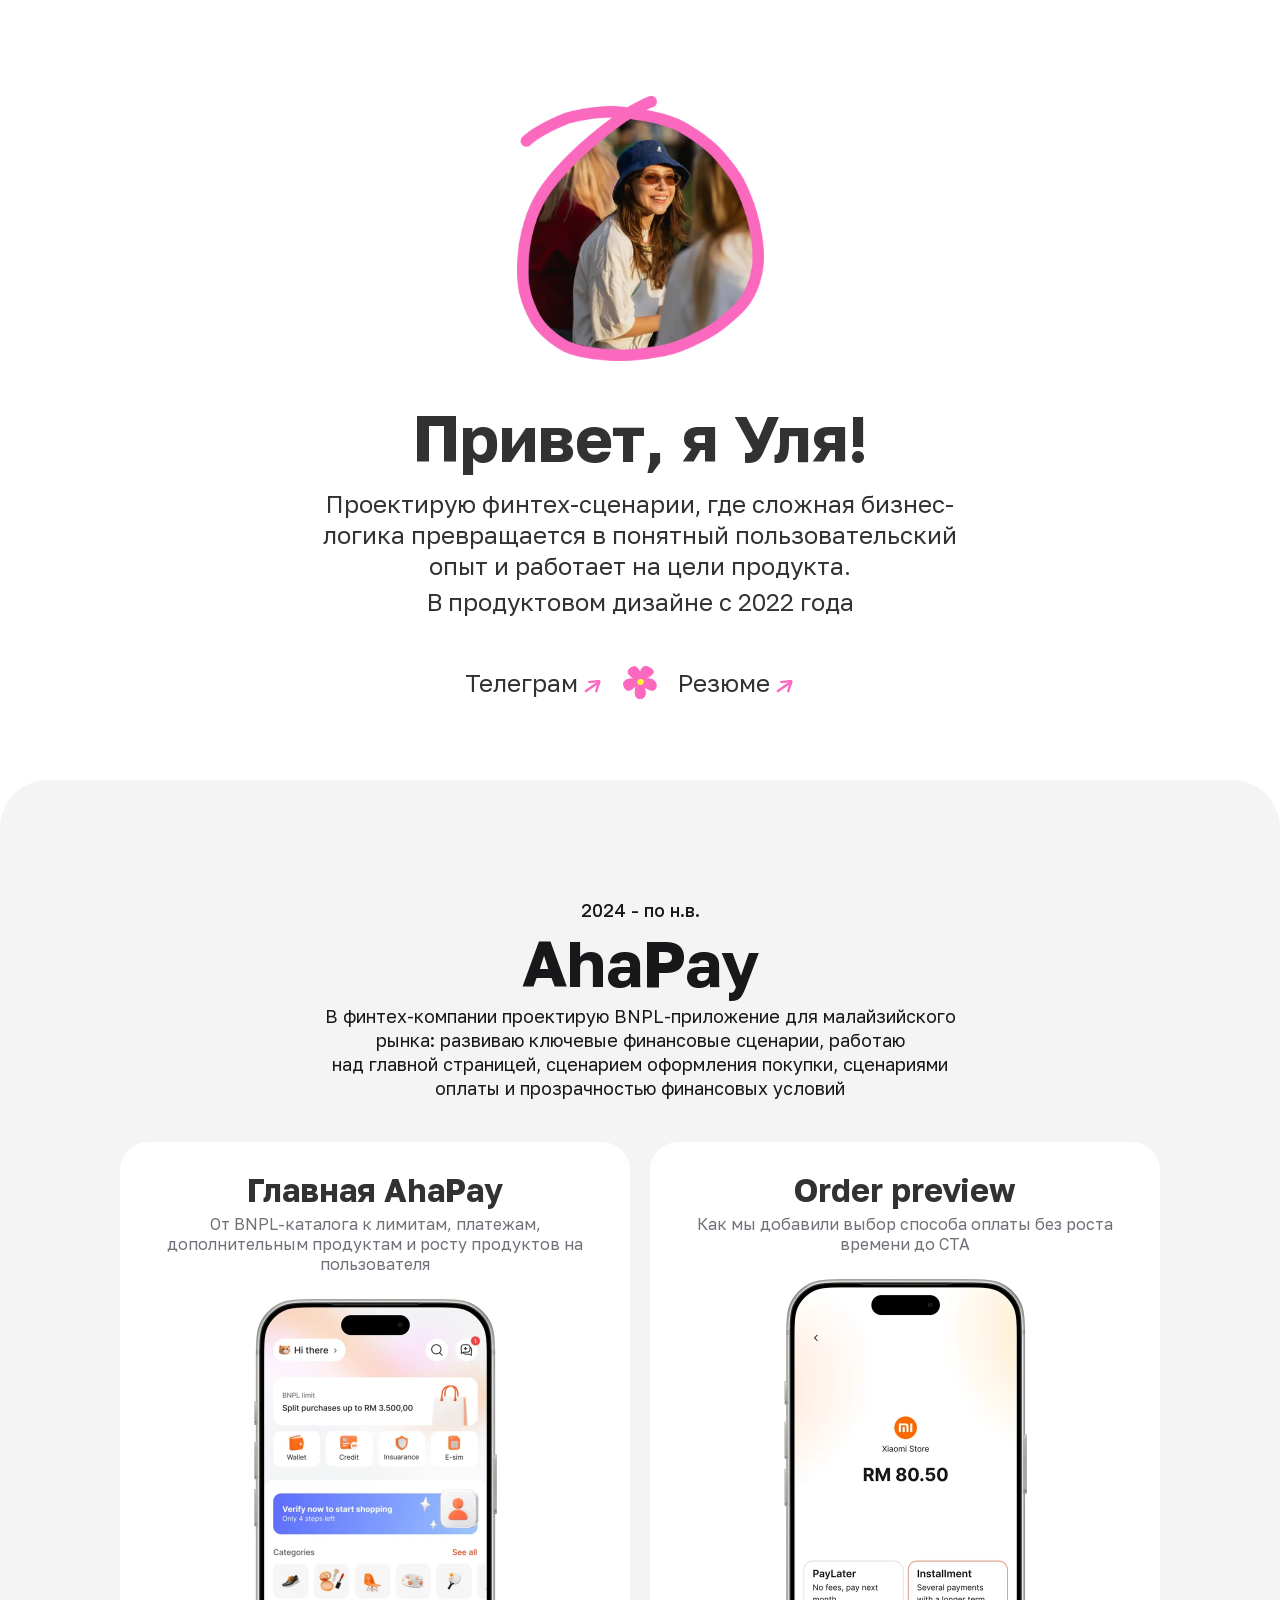
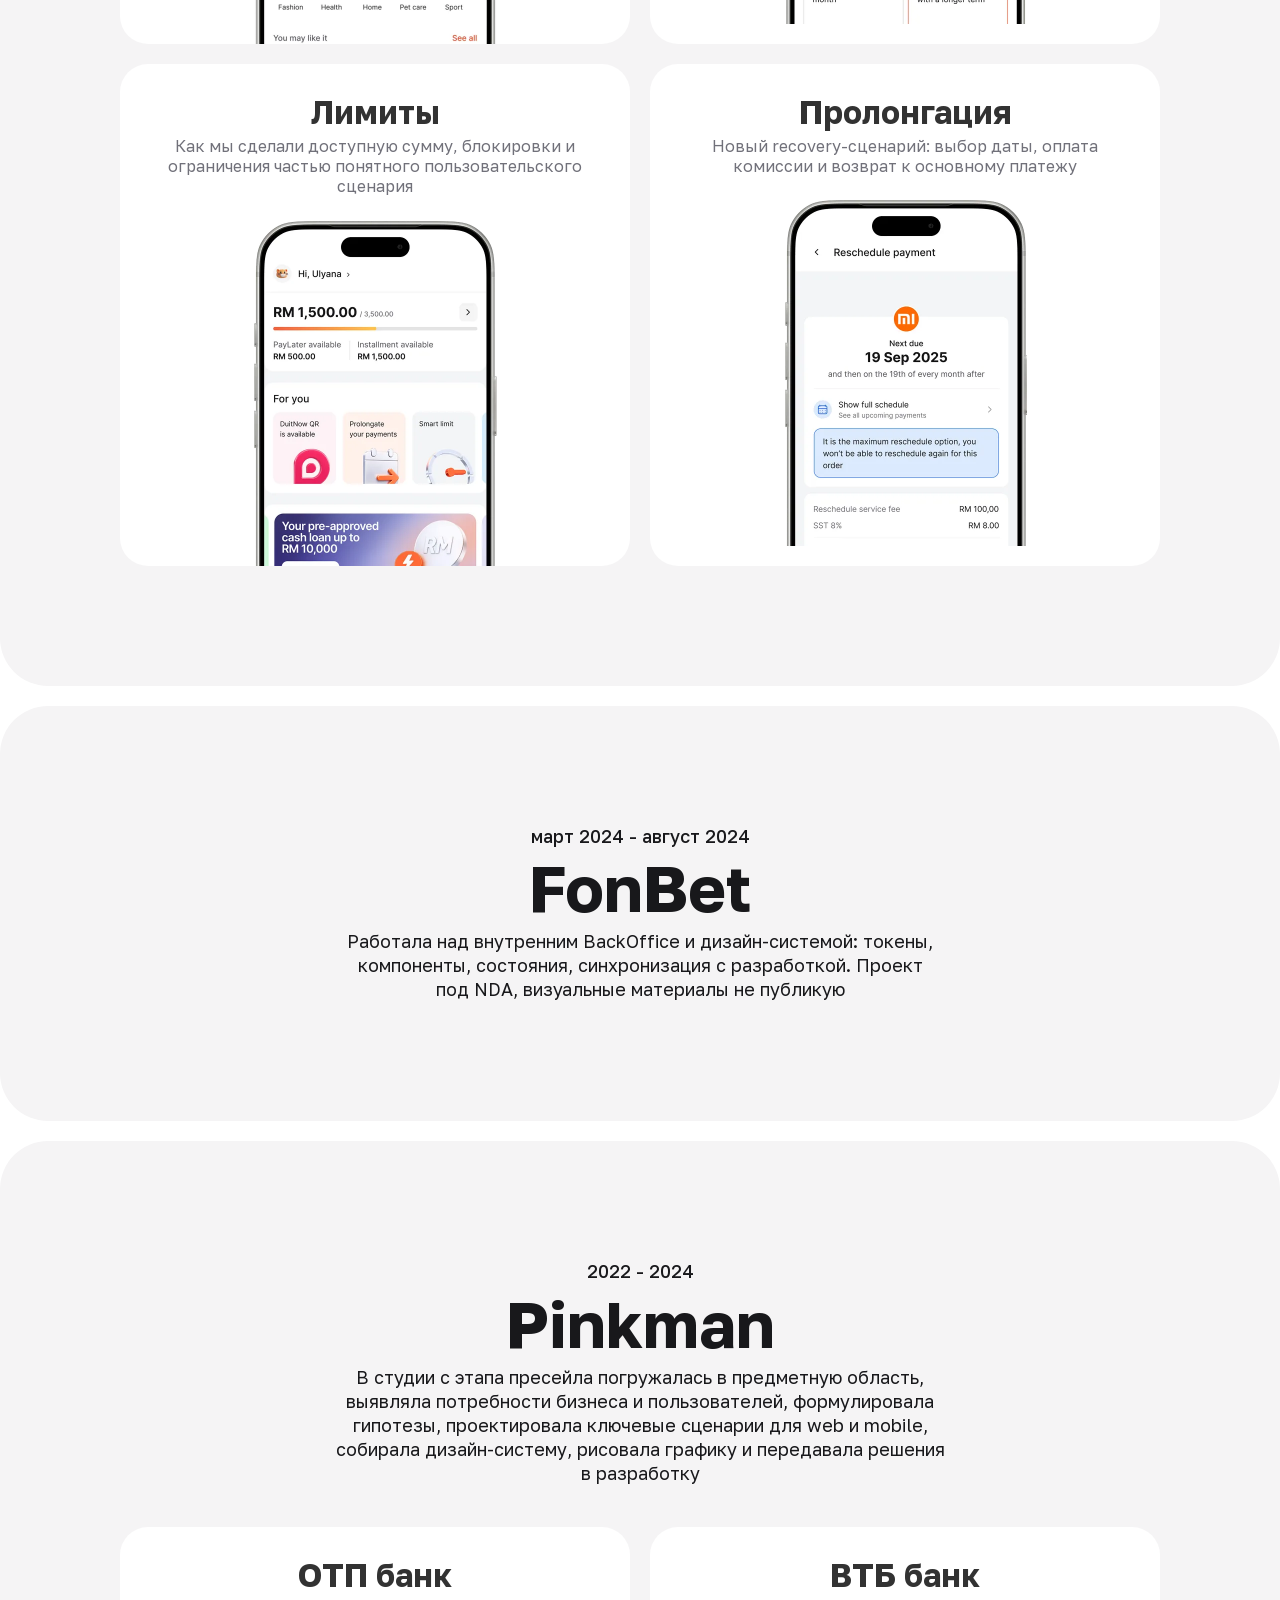
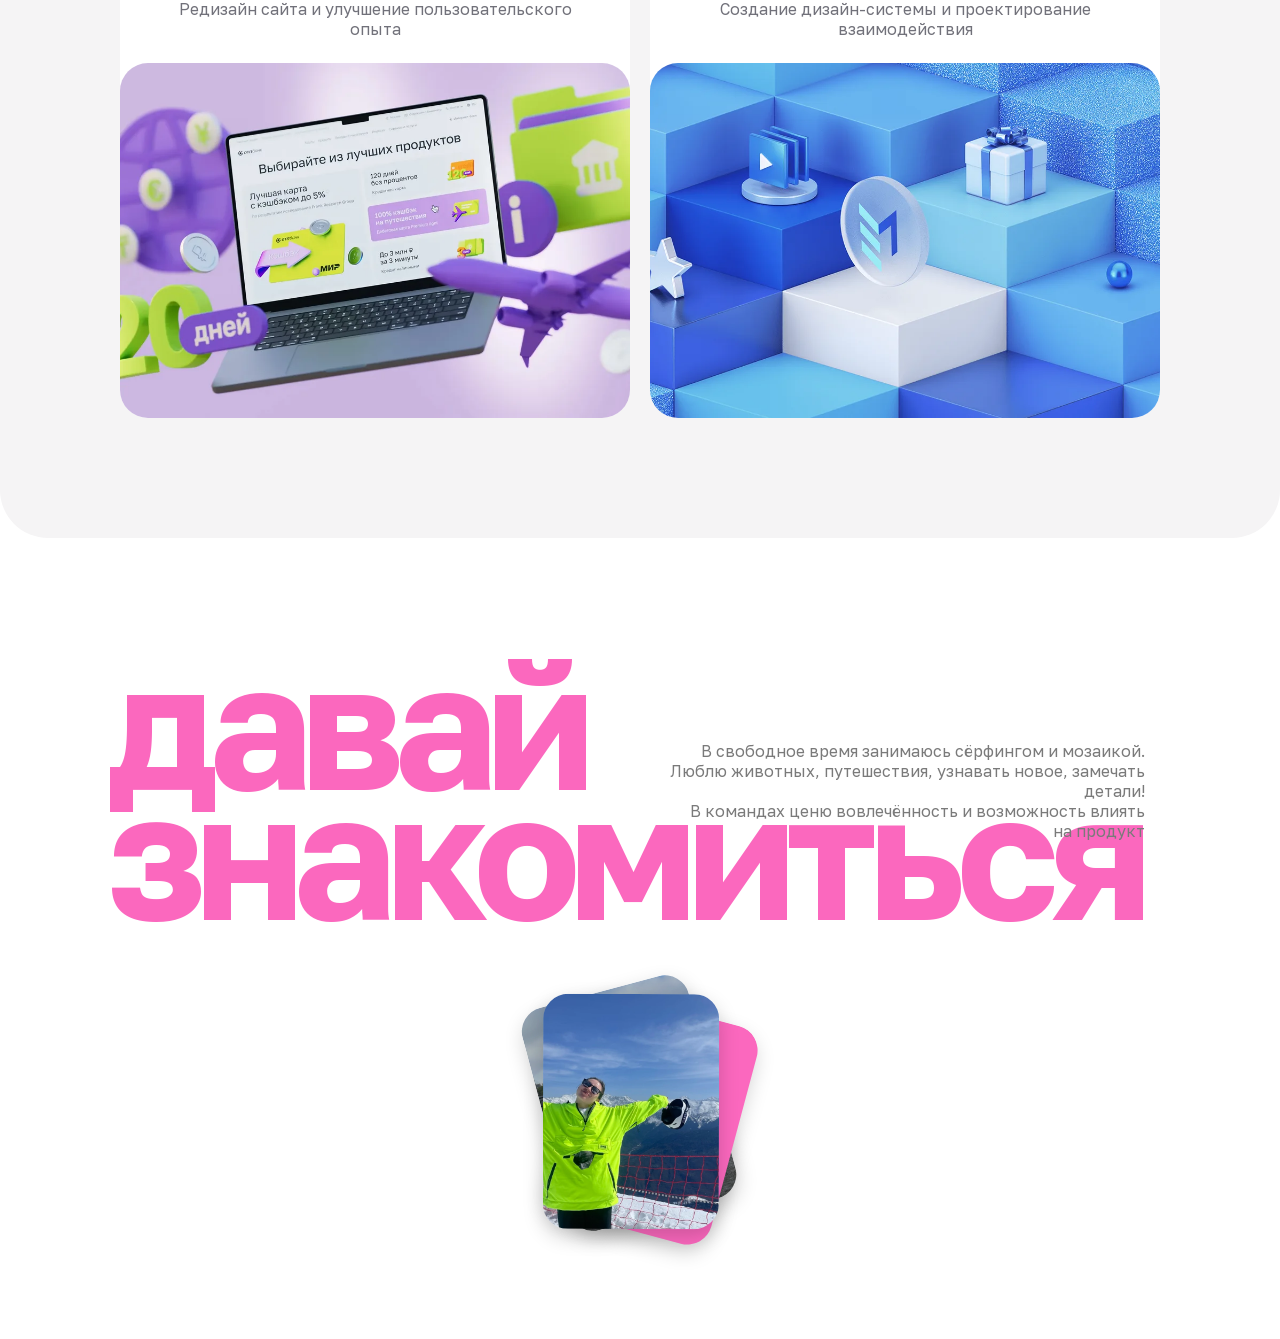
==== commit 295e04cb: "Deploy 781ce4c42090dd981811991b37015d1818a9d30b gribenchenko/portfolio@781ce4c42090dd981811991b37015" ====
--- a/index.html
+++ b/index.html
@@ -1,4 +1,4 @@
-<!DOCTYPE html><html lang="ru"><head><meta charset="utf-8"><meta name="viewport" content="width=device-width, initial-scale=1"><meta name="description" content="Портфолио продуктового дизайнера"><title>Ulyana Gribenchenko — Product designer</title><meta name="astro-view-transitions-enabled" content="true"><meta name="astro-view-transitions-fallback" content="animate"><script type="module" src="/_astro/ClientRouter.astro_astro_type_script_index_0_lang.BPtF_hcX.js"></script><link rel="preload" as="image" href="/case-assets/hero-video-mask.png"><link rel="preload" as="image" href="/case-assets/video/hero-demo-poster.jpg"><link rel="preload" as="image" href="/case-assets/reschedule-hero-mask.png"><link rel="preload" as="image" href="/case-assets/video/reschedule-hero-poster.jpg"><link rel="stylesheet" href="/_astro/_astro_assets.C1jq-2qY.css"><script type="module" src="/_astro/page.Do0t9NWT.js"></script><style>[data-astro-transition-scope="astro-v5paxn7m-1"] { view-transition-name: case-redesign-main; }@layer astro { ::view-transition-old(case-redesign-main) { 
+<!DOCTYPE html><html lang="ru"><head><meta charset="utf-8"><meta name="viewport" content="width=device-width, initial-scale=1"><meta name="description" content="Портфолио продуктового дизайнера"><title>Ulyana Gribenchenko — Product designer</title><meta name="astro-view-transitions-enabled" content="true"><meta name="astro-view-transitions-fallback" content="animate"><script type="module" src="/_astro/ClientRouter.astro_astro_type_script_index_0_lang.BPtF_hcX.js"></script><link rel="preload" as="image" href="/case-assets/hero-video-mask.png"><link rel="preload" as="image" href="/case-assets/video/hero-demo-poster.jpg"><link rel="preload" as="image" href="/case-assets/reschedule-hero-mask.png"><link rel="preload" as="image" href="/case-assets/video/reschedule-hero-poster.jpg"><link rel="stylesheet" href="/_astro/_astro_assets.DBp_XsTY.css"><script type="module" src="/_astro/page.Do0t9NWT.js"></script><style>[data-astro-transition-scope="astro-v5paxn7m-1"] { view-transition-name: case-redesign-main; }@layer astro { ::view-transition-old(case-redesign-main) { 
 	animation-duration: 180ms;
 	animation-timing-function: cubic-bezier(0.76, 0, 0.24, 1);
 	animation-fill-mode: both;
@@ -214,7 +214,7 @@
 	animation-duration: 180ms;
 	animation-timing-function: cubic-bezier(0.76, 0, 0.24, 1);
 	animation-fill-mode: both;
-	animation-name: astroFadeIn; }</style></head><body><header class="hub-sticky-nav"><a href="https://t.me/ulyasuperrr" target="_blank" rel="noopener noreferrer" class="hub-about__link"><span class="hub-underline">Телеграм<svg class="hub-underline__svg" viewBox="0 0 310 40" preserveAspectRatio="none" fill="none" aria-hidden="true"><path d="M4.99805 20.9998C65.6267 17.4649 126.268 13.845 187.208 12.8887C226.483 12.2723 265.751 13.2796 304.998 13.9998"></path></svg></span><script type="module">document.addEventListener(`astro:page-load`,()=>{document.querySelectorAll(`.hub-underline__svg path`).forEach(e=>{let t=e.getTotalLength();e.style.transition=`none`,e.style.setProperty(`--underline-length`,String(t)),e.getBoundingClientRect(),e.style.transition=``})});</script><img class="hub-about__arrow" src="/hub-assets/arrow-icon-brand-pink.svg" alt="" width="24" height="24"></a><span class="hub-flower" tabindex="0" role="img" aria-label="Цветочек"><img class="hub-flower__img" src="/hub-assets/flower-final.svg" alt="" width="34" height="34"><span class="hub-flower__confetti" aria-hidden="true"></span></span><script type="module" src="/_astro/HoverFlower.astro_astro_type_script_index_0_lang.LB5eb0ae.js"></script><a href="/resume.pdf" target="_blank" rel="noopener noreferrer" class="hub-about__link hub-about__link--resume"><span class="hub-underline">Резюме<svg class="hub-underline__svg" viewBox="0 0 310 40" preserveAspectRatio="none" fill="none" aria-hidden="true"><path d="M5 20.9999C26.7762 16.2245 49.5532 11.5572 71.7979 14.6666C84.9553 16.5057 97.0392 21.8432 109.987 24.3888C116.413 25.6523 123.012 25.5143 129.042 22.6388C135.981 19.3303 142.586 15.1422 150.092 13.3333C156.799 11.7168 161.702 14.6225 167.887 16.8333C181.562 21.7212 194.975 22.6234 209.252 21.3888C224.678 20.0548 239.912 17.991 255.42 18.3055C272.027 18.6422 288.409 18.867 305 17.9999"></path></svg></span><img class="hub-about__arrow" src="/hub-assets/arrow-icon-brand-pink.svg" alt="" width="24" height="24"></a></header><main class="hub-page"><section class="hub-section"><div class="container hub-about"><div class="hub-about__photo"><img src="/_astro/about-photo.BtO1Zlk3_26Vxf0.webp" alt="Уля" loading="lazy" decoding="async" width="684" height="734"></div><div class="hub-about__body"><h1 class="hub-about__title">Привет, я Уля!</h1><div class="hub-about__text"><p>Проектирую финтех-сценарии, где сложная бизнес-логика превращается в&nbsp;понятный пользовательский опыт и&nbsp;работает на&nbsp;цели продукта.</p><p>В&nbsp;IT с&nbsp;2018 года, в&nbsp;продуктовом дизайне&nbsp;– с&nbsp;2022</p></div></div><div class="hub-about__links"><a href="https://t.me/ulyasuperrr" target="_blank" rel="noopener noreferrer" class="hub-about__link"><span class="hub-underline">Телеграм<svg class="hub-underline__svg" viewBox="0 0 310 40" preserveAspectRatio="none" fill="none" aria-hidden="true"><path d="M4.99805 20.9998C65.6267 17.4649 126.268 13.845 187.208 12.8887C226.483 12.2723 265.751 13.2796 304.998 13.9998"></path></svg></span><img class="hub-about__arrow" src="/hub-assets/arrow-icon-brand-pink.svg" alt="" width="24" height="24"></a><span class="hub-flower" tabindex="0" role="img" aria-label="Цветочек"><img class="hub-flower__img" src="/hub-assets/flower-final.svg" alt="" width="34" height="34"><span class="hub-flower__confetti" aria-hidden="true"></span></span><a href="/resume.pdf" target="_blank" rel="noopener noreferrer" class="hub-about__link hub-about__link--resume"><span class="hub-underline">Резюме<svg class="hub-underline__svg" viewBox="0 0 310 40" preserveAspectRatio="none" fill="none" aria-hidden="true"><path d="M5 20.9999C26.7762 16.2245 49.5532 11.5572 71.7979 14.6666C84.9553 16.5057 97.0392 21.8432 109.987 24.3888C116.413 25.6523 123.012 25.5143 129.042 22.6388C135.981 19.3303 142.586 15.1422 150.092 13.3333C156.799 11.7168 161.702 14.6225 167.887 16.8333C181.562 21.7212 194.975 22.6234 209.252 21.3888C224.678 20.0548 239.912 17.991 255.42 18.3055C272.027 18.6422 288.409 18.867 305 17.9999"></path></svg></span><img class="hub-about__arrow" src="/hub-assets/arrow-icon-brand-pink.svg" alt="" width="24" height="24"></a><!-- "Проекты" link + second flower — temporarily hidden per Ulyana's request
+	animation-name: astroFadeIn; }</style></head><body><header class="hub-sticky-nav"><a href="https://t.me/ulyasuperrr" target="_blank" rel="noopener noreferrer" class="hub-about__link"><span class="hub-underline">Телеграм<svg class="hub-underline__svg" viewBox="0 0 310 40" preserveAspectRatio="none" fill="none" aria-hidden="true"><path d="M4.99805 20.9998C65.6267 17.4649 126.268 13.845 187.208 12.8887C226.483 12.2723 265.751 13.2796 304.998 13.9998"></path></svg></span><script type="module">document.addEventListener(`astro:page-load`,()=>{document.querySelectorAll(`.hub-underline__svg path`).forEach(e=>{let t=e.getTotalLength();e.style.transition=`none`,e.style.setProperty(`--underline-length`,String(t)),e.getBoundingClientRect(),e.style.transition=``})});</script><img class="hub-about__arrow" src="/hub-assets/arrow-icon-brand-pink.svg" alt="" width="24" height="24"></a><span class="hub-flower" tabindex="0" role="img" aria-label="Цветочек"><img class="hub-flower__img" src="/hub-assets/flower-final.svg" alt="" width="34" height="34"><span class="hub-flower__confetti" aria-hidden="true"></span></span><script type="module" src="/_astro/HoverFlower.astro_astro_type_script_index_0_lang.DEgvtJQ8.js"></script><a href="/resume.pdf" target="_blank" rel="noopener noreferrer" class="hub-about__link hub-about__link--resume"><span class="hub-underline">Резюме<svg class="hub-underline__svg" viewBox="0 0 310 40" preserveAspectRatio="none" fill="none" aria-hidden="true"><path d="M5 20.9999C26.7762 16.2245 49.5532 11.5572 71.7979 14.6666C84.9553 16.5057 97.0392 21.8432 109.987 24.3888C116.413 25.6523 123.012 25.5143 129.042 22.6388C135.981 19.3303 142.586 15.1422 150.092 13.3333C156.799 11.7168 161.702 14.6225 167.887 16.8333C181.562 21.7212 194.975 22.6234 209.252 21.3888C224.678 20.0548 239.912 17.991 255.42 18.3055C272.027 18.6422 288.409 18.867 305 17.9999"></path></svg></span><img class="hub-about__arrow" src="/hub-assets/arrow-icon-brand-pink.svg" alt="" width="24" height="24"></a></header><main class="hub-page"><section class="hub-section"><div class="container hub-about"><div class="hub-about__photo"><img src="/_astro/about-photo.BtO1Zlk3_26Vxf0.webp" alt="Уля" loading="lazy" decoding="async" width="684" height="734"></div><div class="hub-about__body"><h1 class="hub-about__title">Привет, я Уля!</h1><div class="hub-about__text"><p>Проектирую финтех-сценарии, где сложная бизнес-логика превращается в&nbsp;понятный пользовательский опыт и&nbsp;работает на&nbsp;цели продукта.</p><p>В&nbsp;продуктовом дизайне с&nbsp;2022 года</p></div></div><div class="hub-about__links"><a href="https://t.me/ulyasuperrr" target="_blank" rel="noopener noreferrer" class="hub-about__link"><span class="hub-underline">Телеграм<svg class="hub-underline__svg" viewBox="0 0 310 40" preserveAspectRatio="none" fill="none" aria-hidden="true"><path d="M4.99805 20.9998C65.6267 17.4649 126.268 13.845 187.208 12.8887C226.483 12.2723 265.751 13.2796 304.998 13.9998"></path></svg></span><img class="hub-about__arrow" src="/hub-assets/arrow-icon-brand-pink.svg" alt="" width="24" height="24"></a><span class="hub-flower" tabindex="0" role="img" aria-label="Цветочек"><img class="hub-flower__img" src="/hub-assets/flower-final.svg" alt="" width="34" height="34"><span class="hub-flower__confetti" aria-hidden="true"></span></span><a href="/resume.pdf" target="_blank" rel="noopener noreferrer" class="hub-about__link hub-about__link--resume"><span class="hub-underline">Резюме<svg class="hub-underline__svg" viewBox="0 0 310 40" preserveAspectRatio="none" fill="none" aria-hidden="true"><path d="M5 20.9999C26.7762 16.2245 49.5532 11.5572 71.7979 14.6666C84.9553 16.5057 97.0392 21.8432 109.987 24.3888C116.413 25.6523 123.012 25.5143 129.042 22.6388C135.981 19.3303 142.586 15.1422 150.092 13.3333C156.799 11.7168 161.702 14.6225 167.887 16.8333C181.562 21.7212 194.975 22.6234 209.252 21.3888C224.678 20.0548 239.912 17.991 255.42 18.3055C272.027 18.6422 288.409 18.867 305 17.9999"></path></svg></span><img class="hub-about__arrow" src="/hub-assets/arrow-icon-brand-pink.svg" alt="" width="24" height="24"></a><!-- "Проекты" link + second flower — temporarily hidden per Ulyana's request
                (2026-07-30ish session), keep this markup so it can be restored quickly:
           <HoverFlower />
           <a href="#ahapay-projects" class="hub-about__link">
@@ -226,4 +226,4 @@
                  in the old side-by-side arrangement), so back to one title string instead
                  of the --mobile/--desktop split. .closing__flower hidden below rather than
                  deleted, since there's no letter-gap to pin it over in this layout and the
-                 reference screenshot doesn't show it anywhere else either. --><p class="closing__title">давай<br>знакомиться</p><p class="closing__desc">В&nbsp;свободное время занимаюсь сёрфингом и&nbsp;мозаикой.<br>Люблю животных, путешествия, узнавать новое, замечать детали!<br>В&nbsp;командах ценю вовлечённость и&nbsp;возможность влиять на&nbsp;продукт</p></div><div class="closing__flower"><span class="hub-flower" tabindex="0" role="img" aria-label="Цветочек"><img class="hub-flower__img" src="/hub-assets/flower-white.svg" alt="" width="73" height="73"><span class="hub-flower__confetti" aria-hidden="true"></span></span></div><div class="closing__pile"><div class="closing__photo closing__photo--ski"><img src="/_astro/footer-ski.QTlZStUj_CJ0On.webp" alt loading="lazy" decoding="async" width="600" height="800"></div><a class="closing__photo closing__photo--card" href="https://t.me/ulyasuperrr" target="_blank" rel="noopener noreferrer" aria-label="Написать в Телеграм"><img src="/hub-assets/footer-tg-card.svg" alt="" width="199" height="265"></a><div class="closing__photo closing__photo--cat"><img src="/_astro/footer-cat.BjU4pluS_1jhkWo.webp" alt loading="lazy" decoding="async" width="600" height="800"></div><div class="closing__photo closing__photo--raincoat"><img src="/_astro/footer-raincoat.BQKFccD__3z1cR.webp" alt loading="lazy" decoding="async" width="600" height="800"></div><div class="closing__photo closing__photo--dog"><img src="/_astro/footer-dog-sleepy.B7kOMDW3_Z2jdAhs.webp" alt loading="lazy" decoding="async" width="600" height="800"></div><div class="closing__photo closing__photo--surf"><img src="/_astro/footer-wakesurf.tektK0pz_2nlOWB.webp" alt loading="lazy" decoding="async" width="600" height="800"></div></div></div></div></section></main><script type="module">document.addEventListener(`astro:page-load`,()=>{let e=new IntersectionObserver(t=>{for(let n of t)n.isIntersecting&&(n.target.classList.add(`is-visible`),e.unobserve(n.target))},{threshold:.15});document.querySelectorAll(`.reveal:not(.is-visible)`).forEach(t=>e.observe(t)),document.querySelectorAll(`video[autoplay]`).forEach(e=>{e.readyState===0&&e.load(),e.play().catch(()=>{})})});</script></body></html><script type="module">var e=!1;window.addEventListener(`popstate`,()=>{e=!0}),document.addEventListener(`astro:page-load`,()=>{let e=document.querySelector(`.closing__pile`);if(!e||!window.matchMedia(`(max-width: 899px)`).matches)return;let t=()=>{let n=e.getBoundingClientRect();n.top<window.innerHeight*.8&&n.bottom>0&&(e.classList.add(`is-open`),window.removeEventListener(`scroll`,t))};window.addEventListener(`scroll`,t,{passive:!0}),t()}),document.addEventListener(`astro:page-load`,()=>{e||window.scrollTo(0,0),e=!1});var t=null;document.addEventListener(`astro:page-load`,()=>{t?.();let e=document.querySelector(`.hub-about__links`),n=document.querySelector(`.hub-sticky-nav`);if(!e||!n)return;let r=new IntersectionObserver(([e])=>{let t=!e.isIntersecting&&e.boundingClientRect.top<0;n.classList.toggle(`is-visible`,t)},{threshold:0});r.observe(e),t=()=>r.disconnect()});</script>+                 reference screenshot doesn't show it anywhere else either. --><p class="closing__title">давай<br>знакомиться</p><p class="closing__desc">В&nbsp;свободное время занимаюсь сёрфингом и&nbsp;мозаикой.<br>Люблю животных, путешествия, узнавать новое, замечать детали!<br>В&nbsp;командах ценю вовлечённость и&nbsp;возможность влиять на&nbsp;продукт</p></div><div class="closing__flower"><span class="hub-flower" tabindex="0" role="img" aria-label="Цветочек"><img class="hub-flower__img" src="/hub-assets/flower-white.svg" alt="" width="73" height="73"><span class="hub-flower__confetti" aria-hidden="true"></span></span></div><div class="closing__pile"><div class="closing__photo closing__photo--ski"><img src="/_astro/footer-ski.QTlZStUj_CJ0On.webp" alt loading="lazy" decoding="async" width="600" height="800"></div><a class="closing__photo closing__photo--card" href="https://t.me/ulyasuperrr" target="_blank" rel="noopener noreferrer" aria-label="Написать в Телеграм"><img src="/hub-assets/footer-tg-card.svg" alt="" width="199" height="265"></a><div class="closing__photo closing__photo--cat"><img src="/_astro/footer-cat.BjU4pluS_1jhkWo.webp" alt loading="lazy" decoding="async" width="600" height="800"></div><div class="closing__photo closing__photo--raincoat"><img src="/_astro/footer-raincoat.BQKFccD__3z1cR.webp" alt loading="lazy" decoding="async" width="600" height="800"></div><div class="closing__photo closing__photo--dog"><img src="/_astro/footer-dog-sleepy.B7kOMDW3_Z2jdAhs.webp" alt loading="lazy" decoding="async" width="600" height="800"></div><div class="closing__photo closing__photo--surf"><img src="/_astro/footer-wakesurf.tektK0pz_2nlOWB.webp" alt loading="lazy" decoding="async" width="600" height="800"></div></div></div></div></section></main><script type="module">document.addEventListener(`astro:page-load`,()=>{let e=new IntersectionObserver(t=>{for(let n of t)n.isIntersecting&&(n.target.classList.add(`is-visible`),e.unobserve(n.target))},{threshold:.15});document.querySelectorAll(`.reveal:not(.is-visible)`).forEach(t=>e.observe(t)),document.querySelectorAll(`video[autoplay]`).forEach(e=>{e.readyState===0&&e.load(),e.play().catch(()=>{})})});</script></body></html><script type="module">var e=!1;window.addEventListener(`popstate`,()=>{e=!0}),document.addEventListener(`astro:page-load`,()=>{e||window.scrollTo(0,0),e=!1});var t=null;document.addEventListener(`astro:page-load`,()=>{t?.();let e=document.querySelector(`.hub-about__links`),n=document.querySelector(`.hub-sticky-nav`);if(!e||!n)return;let r=new IntersectionObserver(([e])=>{let t=!e.isIntersecting&&e.boundingClientRect.top<0;n.classList.toggle(`is-visible`,t)},{threshold:0});r.observe(e),t=()=>r.disconnect()});</script>
--- a/_astro/_astro_assets.DBp_XsTY.css
+++ b/_astro/_astro_assets.DBp_XsTY.css
@@ -0,0 +1 @@
+@font-face{font-family:Golos Text;font-style:normal;font-weight:400 700;font-display:swap;src:url(/fonts/golos-text-cyrillic.woff2)format("woff2");unicode-range:U+301,U+400-45F,U+490-491,U+4B0-4B1,U+2116}@font-face{font-family:Golos Text;font-style:normal;font-weight:400 700;font-display:swap;src:url(/fonts/golos-text-latin.woff2)format("woff2");unicode-range:U+??,U+131,U+152-153,U+2BB-2BC,U+2C6,U+2DA,U+2DC,U+304,U+308,U+329,U+2000-206F,U+20AC,U+2122,U+2191,U+2193,U+2212,U+2215,U+FEFF,U+FFFD}:root{--bg:#f3f2f2;--card:#fcfcfc;--card-alt:#fff;--border:#e6e5e5;--ink:#323232;--ink-soft:#7a7a7a;--accent:#ff7a38;--accent-ink:#fff;--font-body:"Golos Text", "Helvetica Neue", Helvetica, Arial, sans-serif;--text-h1:32px;--text-h1-lh:1.05;--text-h2:26px;--text-h2-lh:.95;--text-h3:19px;--text-h3-lh:1.1;--text-body:16px;--text-body-lh:1.3;--text-small:13px;--text-small-lh:.95;--space-1:8px;--space-2:16px;--space-3:24px;--space-4:32px;--space-5:48px;--space-6:64px;--space-7:96px;--radius-card:24px;--radius-img:24px;--content-width:1280px;--page-pad:24px}@media (width>=900px){:root{--text-h1:64px;--text-h1-lh:.90625;--text-h2:40px;--text-h2-lh:.85;--text-h3:24px;--text-h3-lh:1;--text-body:18px;--text-body-lh:1.2;--text-small:14px;--text-small-lh:.857;--page-pad:67px}}*{box-sizing:border-box}html,body{margin:0;padding:0}body{background:var(--bg);color:var(--ink);font-family:var(--font-body);font-size:var(--text-body);line-height:var(--text-body-lh);-webkit-font-smoothing:antialiased}img{max-width:100%;height:auto;display:block}.container{max-width:var(--content-width);padding:0 var(--page-pad);margin:0 auto}h1,h2,h3,p{margin:0}.eyebrow{font-size:var(--text-h2);line-height:var(--text-h2-lh);color:var(--accent);text-align:center;font-weight:700}.section-title{font-size:var(--text-h2);line-height:var(--text-h2-lh);color:var(--ink);text-align:center;text-wrap:balance;font-weight:700}.card-title{font-size:var(--text-h3);line-height:var(--text-h3-lh);color:var(--ink);font-weight:600}.card-text{font-size:var(--text-body);line-height:var(--text-body-lh);color:var(--ink-soft)}.card{background:var(--card);border-radius:var(--radius-card);padding:var(--space-4)}.card--white{background:var(--card-alt)}@media (prefers-reduced-motion:no-preference){.reveal{opacity:0;transition:opacity .6s,transform .6s;transform:translateY(16px)}.reveal.is-visible{opacity:1;transform:translateY(0)}::view-transition-group(*){animation-duration:.55s;animation-timing-function:cubic-bezier(.5,.05,.2,1)}::view-transition-old(*),::view-transition-new(*){animation-duration:.5s;mix-blend-mode:normal!important}}.hub-page{background:var(--card-alt);position:relative}.hub-section{padding-block:32px}@media (width>=900px){.hub-section{padding-block:60px}.hub-section:first-of-type{padding-top:96px}}.hub-about{text-align:center;flex-direction:column;align-items:center;gap:48px;display:flex;position:relative}.hub-about__photo{width:159px}.hub-about__photo img{width:100%;height:auto;display:block}@media (width>=900px){.hub-about__photo{width:247px}}.hub-about__body{flex-direction:column;align-items:center;gap:22px;width:100%;display:flex}.hub-about__title{font-size:var(--text-h1);line-height:var(--text-h1-lh);text-wrap:balance;font-weight:700}.hub-about__text{max-width:640px;font-size:var(--text-body);color:var(--ink);line-height:1.55}.hub-about__text p{margin:0}.hub-about__text p+p{margin-top:4px}@media (width>=900px){.hub-about__text{font-size:24px;line-height:30.8px}.hub-about__text p+p{margin-top:6px}}.hub-about__logo-wrap{white-space:nowrap}.hub-about__logo{object-fit:cover;vertical-align:middle;border-radius:50%;width:20px;height:20px;margin-left:4px;display:inline-block;position:relative;top:-.12em}@media (width>=900px){.hub-about__logo{width:26px;height:26px}}.hub-about__links{align-items:center;gap:20px;display:flex}.hub-about__link{color:var(--ink);font-weight:400;font-size:var(--text-body);align-items:center;gap:2px;text-decoration:none;display:inline-flex}.hub-about__link--resume{position:relative;left:-9px}@media (width>=900px){.hub-about__link{text-align:center;justify-content:center;width:138px;font-size:24px}}.hub-about__arrow{vertical-align:middle;flex-shrink:0;position:relative;top:1.5px}.hub-about__arrow--down{top:.5px}.hub-underline{display:inline-block;position:relative}.hub-underline__svg{pointer-events:none;width:100%;height:10px;position:absolute;top:100%;left:0;overflow:visible}.hub-underline__svg path{stroke:#fb68be;stroke-width:2px;stroke-linecap:round;vector-effect:non-scaling-stroke;stroke-dasharray:var(--underline-length,1000);stroke-dashoffset:var(--underline-length,1000);transition:stroke-dashoffset .45s ease-in}@media (prefers-reduced-motion:reduce){.hub-underline__svg path{transition:none}}.hub-about__link:hover .hub-underline__svg path,.hub-about__link:focus-visible .hub-underline__svg path{stroke-dashoffset:0;transition-duration:.6s;transition-timing-function:cubic-bezier(.65,0,.35,1)}.company-block{background:#f5f4f5;border-radius:32px;flex-direction:column;gap:32px;padding:20px;display:flex}@media (width>=900px){.company-block{border-radius:48px;gap:42px;max-width:1520px;margin:0 auto;padding:120px}}.company-block__header{text-align:center;flex-direction:column;align-items:center;gap:8px;display:flex}@media (width>=900px){.company-block__header{gap:12px}}.company-block__period{color:#18181b;font-size:16px;font-weight:600}@media (width>=900px){.company-block__period{font-size:18px;font-weight:500}}.company-block__title{color:#18181b;font-size:40px;font-weight:700;line-height:36px}@media (width>=900px){.company-block__title{font-size:var(--text-h1);line-height:var(--text-h1-lh)}}.company-block__desc{color:#18181b;max-width:634px;font-size:16px;line-height:22px}@media (width>=900px){.company-block__desc{font-size:18px;line-height:24px}}.company-block__rows{flex-direction:column;gap:20px;display:flex}.company-block__row{grid-template-columns:1fr;gap:20px;display:grid}@media (width>=900px){.company-block__row{grid-template-columns:repeat(2,1fr)}}#ahapay-projects,#fonbet-projects,#pinkman-projects,#closing{margin-top:20px;padding-block:0}.closing__frame{background:#fff;border-radius:32px 32px 0 0;padding:56px 24px 0;position:relative;overflow:visible}@media (width>=900px){.closing__frame{border-radius:48px 48px 0 0;padding:0}}.closing__stage{z-index:1;position:relative;container-type:inline-size}@media (width>=900px){.closing__stage{max-width:1438px;margin:0 auto;padding:7.78cqw 0 6.95cqw}}.closing__row{text-align:center;flex-direction:column;align-items:center;gap:14px;display:flex}@media (width>=900px){.closing__row{text-align:left;flex-direction:row;align-items:flex-start;gap:.7cqw;padding:0 8.34cqw;position:relative}}.closing__title{color:#fb68be;text-align:center;font-size:clamp(36px,10vw,60px);font-weight:700;line-height:.75em}@media (width>=900px){.closing__title{letter-spacing:-.06em;text-align:left;flex:1 0;font-size:13.908cqw;line-height:.73em}}.closing__desc{color:var(--ink-soft);text-align:center;max-width:320px;font-size:15px;line-height:19px}@media (width>=900px){.closing__desc{letter-spacing:0;text-align:right;width:41.8cqw;max-width:none;font-size:16px;line-height:20px;position:absolute;top:calc(6.26cqw + 3px);right:calc(9.61cqw + 12px)}}.closing__flower{display:none}.closing__flower .hub-flower,.closing__flower .hub-flower__img{width:100%;height:100%}.closing__pile{width:130px;height:148px;margin:52px auto 0;position:relative}@media (width>=900px){.closing__pile{width:100%;height:21.9cqw;margin-top:52px}}.closing__photo{opacity:0;pointer-events:none;border-radius:13px;width:90px;height:119px;transition:left .45s cubic-bezier(.22,1,.36,1),top .45s cubic-bezier(.22,1,.36,1),width .45s cubic-bezier(.22,1,.36,1),height .45s cubic-bezier(.22,1,.36,1),transform .45s cubic-bezier(.22,1,.36,1),opacity .3s,translate .25s;position:absolute;overflow:hidden;box-shadow:0 8px 20px #0000002e}.closing__photo img{object-fit:cover;width:100%;height:100%;display:block}.closing__photo:after{content:"";background:#0003;position:absolute;inset:0}.closing__photo--card{background:#fb68be}.closing__photo--ski:after,.closing__photo--card:after{content:none}.closing__photo--ski{opacity:1;z-index:6;border-radius:13px;width:93px;height:124px;top:13px;left:14px;transform:rotate(0)}.closing__photo--card{opacity:1;z-index:5;border-radius:13px;width:89px;height:119px;top:20px;left:27px;transform:rotate(15deg)}.closing__photo--surf{opacity:1;z-index:1;border-radius:13px;width:91px;height:121px;top:10px;left:14px;transform:rotate(-15deg)}.closing__photo--cat{z-index:2;top:5px;left:33px;transform:rotate(-10deg)}.closing__photo--raincoat{z-index:3;top:6px;left:35px;transform:rotate(-5deg)}.closing__photo--dog{z-index:4;top:3px;left:36px;transform:rotate(6deg)}@media (width<=899px){.closing__pile{width:100vw;height:66vw;margin:40px 0 0 calc(50% - 50vw);overflow:hidden}.closing__pile .closing__photo{opacity:0}.closing__pile .closing__photo:after{content:none}.closing__pile .closing__photo--surf,.closing__pile .closing__photo--ski{opacity:1;z-index:1;border-radius:6vw;width:56vw;height:75vw;top:8vw}.closing__pile .closing__photo--surf{left:-16vw;transform:rotate(-16deg)}.closing__pile .closing__photo--ski{left:60vw;transform:rotate(16deg)}.closing__pile .closing__photo--card{opacity:1;z-index:2;pointer-events:auto;border-radius:7.3vw;width:51.2vw;height:68.2vw;top:0;left:24.4vw;transform:none}}@media (width>=900px){.closing__photo{border-radius:1.95cqw;width:13.53cqw;height:18.03cqw}.closing__photo--surf{border-radius:1.95cqw;width:13.45cqw;height:17.93cqw;top:1.44cqw;left:42.46cqw;transform:rotate(-15deg)}.closing__photo--card{border-radius:1.95cqw;width:13.17cqw;height:17.56cqw;top:2.94cqw;left:44.41cqw;transform:rotate(15deg)}.closing__photo--ski{border-radius:1.95cqw;width:13.77cqw;height:18.36cqw;top:1.93cqw;left:42.4cqw;transform:rotate(.12deg)}.closing__photo--cat{top:5cqw;left:41cqw;transform:rotate(-10deg)}.closing__photo--raincoat{top:5.5cqw;left:42cqw;transform:rotate(-5deg)}.closing__photo--dog{top:4cqw;left:43cqw;transform:rotate(6deg)}.closing__pile:hover .closing__photo{opacity:1;pointer-events:auto}.closing__pile:hover .closing__photo--card:hover{translate:0 -10px}.closing__pile:hover .closing__photo--ski{top:1.13cqw;left:66.45cqw;transform:rotate(-5.29deg)}.closing__pile:hover .closing__photo--card{top:2.65cqw;left:81.82cqw;transform:rotate(6.1deg)}.closing__pile:hover .closing__photo--cat{top:1.98cqw;left:35.51cqw;transform:rotate(-4.09deg)}.closing__pile:hover .closing__photo--raincoat{top:2.61cqw;left:20.22cqw;transform:rotate(-2.5deg)}.closing__pile:hover .closing__photo--dog{top:1.12cqw;left:51.3cqw;transform:rotate(2.51deg)}.closing__pile:hover .closing__photo--surf{top:2.63cqw;left:5.44cqw;transform:rotate(-3.44deg)}}.project-card{color:inherit;background:#fff;border-radius:22px;flex-direction:column;align-items:center;gap:16px;padding:24px 24px 0;text-decoration:none;transition:transform .2s;display:flex;position:relative;overflow:hidden}.project-card--link:hover{transform:translateY(-4px)}.project-card--soon{cursor:default}@media (width>=900px){.project-card{border-radius:28px;gap:24px;padding:34px 32px 0}}.project-card__text{text-align:center;flex-direction:column;align-items:center;gap:10px;width:100%;display:flex}.project-card__title{color:var(--ink);font-size:24px;font-weight:700;line-height:26px}@media (width>=900px){.project-card__title{font-size:32px;line-height:28px}}.project-card__subtitle{color:#71717a;font-size:16px;line-height:20px}.project-card__thumb{justify-content:center;align-items:flex-start;width:100%;height:260px;display:flex;position:relative;overflow:hidden}@media (width>=900px){.project-card__thumb{flex:1;height:auto;min-height:0}}.project-card__thumb--phone{height:318px}@media (width>=900px){.project-card__thumb--phone{flex:none;height:346px}}.project-card__crop{width:223px;height:100%;overflow:hidden}@media (width>=900px){.project-card__crop{width:243px}}.project-card__crop--wide{border-radius:22px 22px 0 0;width:100%}@media (width>=900px){.project-card__crop--wide{border-radius:28px 28px 0 0}}.project-card__thumb--wide{width:calc(100% + 48px);margin:0 -24px}@media (width>=900px){.project-card__thumb--wide{flex:none;width:calc(100% + 64px);height:355px;margin:0 -32px}}.project-card__crop--wide img{object-fit:cover;object-position:top;width:100%;height:100%;display:block}.project-card__thumb--wide-inset{width:100%;height:318px}@media (width>=900px){.project-card__thumb--wide-inset{height:346px}}.project-card__crop--wide-inset{width:100%;height:100%;overflow:hidden}.project-card__crop--wide-inset img{object-fit:cover;width:100%;height:100%;display:block}.project-card__phone{aspect-ratio:786/1599;flex-shrink:0;width:100%;position:relative}.project-card__phone-shot{object-fit:cover;object-position:top;width:90.59%;height:96%;display:block;position:absolute;top:2%;left:4.83%}.project-card__phone-frame{pointer-events:none;width:100%;height:100%;position:absolute;inset:0}.project-card__phone-screen-placeholder{background:linear-gradient(160deg, #ff9a6a 0%, var(--accent) 100%);border-radius:20px;width:90.59%;height:96%;position:absolute;top:2%;left:4.83%}.project-card__mockup{width:100%;height:auto;display:block}.hub-sticky-nav{z-index:200;background:var(--card-alt);visibility:hidden;border-radius:0 0 32px 32px;justify-content:center;align-items:center;gap:20px;padding-block:16px;transition:transform .25s,visibility 0s linear .25s;display:flex;position:fixed;top:0;left:0;right:0;transform:translateY(calc(-100% - 20px))}.hub-sticky-nav.is-visible{visibility:visible;transition:transform .25s,visibility linear;transform:translateY(0)}@media (width>=900px){.hub-sticky-nav{border-radius:0 0 48px 48px}}.hub-flower{z-index:50;cursor:pointer;outline:none;justify-content:center;align-items:center;display:inline-flex;position:relative}.hub-flower__img{transform-origin:50%;width:34px;height:34px;display:block}.hub-flower__confetti{pointer-events:none;position:absolute;inset:0;overflow:visible}.hub-confetti-particle{will-change:translate, rotate, scale, opacity;animation-name:hub-confetti-fly;animation-timing-function:ease-out;animation-fill-mode:forwards;position:absolute;top:50%;left:50%}.hub-confetti-particle.is-tag{z-index:1}.hub-confetti-particle img{max-width:none}@media (prefers-reduced-motion:no-preference){@keyframes hub-flower-rampup{0%{transform:rotate(0)}to{transform:rotate(720deg)}}@keyframes hub-flower-steady{0%{transform:rotate(0)}to{transform:rotate(360deg)}}.hub-flower__img.is-ramping{animation:.9s cubic-bezier(.55,.05,.9,.35) forwards hub-flower-rampup}.hub-flower__img.is-steady{animation:.7s linear infinite hub-flower-steady}@keyframes hub-flower-intro-hint{0%{transform:rotate(0)}to{transform:rotate(1080deg)}}.hub-flower__img.is-intro-hint{animation:5s cubic-bezier(.16,1,.3,1) forwards hub-flower-intro-hint}@keyframes hub-confetti-fly{0%{opacity:1;translate:-50% -50%;rotate:0deg;scale:.6}45%{translate:calc(-50% + var(--dx-mid)) calc(-50% - (var(--rise) * .5));rotate:calc(var(--rot) * .55);scale:.9}65%{opacity:1}to{translate:calc(-50% + var(--dx)) calc(-50% - var(--rise));rotate:var(--rot);opacity:0;scale:1}}}.astro-route-announcer{clip:rect(0 0 0 0);clip-path:inset(50%);white-space:nowrap;width:1px;height:1px;position:absolute;top:0;left:0;overflow:hidden}@keyframes astroFadeInOut{0%{opacity:1}to{opacity:0}}@keyframes astroFadeIn{0%{opacity:0;mix-blend-mode:plus-lighter}to{opacity:1;mix-blend-mode:plus-lighter}}@keyframes astroFadeOut{0%{opacity:1;mix-blend-mode:plus-lighter}to{opacity:0;mix-blend-mode:plus-lighter}}@keyframes astroSlideFromRight{0%{transform:translate(100%)}}@keyframes astroSlideFromLeft{0%{transform:translate(-100%)}}@keyframes astroSlideToRight{to{transform:translate(100%)}}@keyframes astroSlideToLeft{to{transform:translate(-100%)}}@media (prefers-reduced-motion){::view-transition-group(*),::view-transition-old(*),::view-transition-new(*),[data-astro-transition-scope]{animation:none!important}}
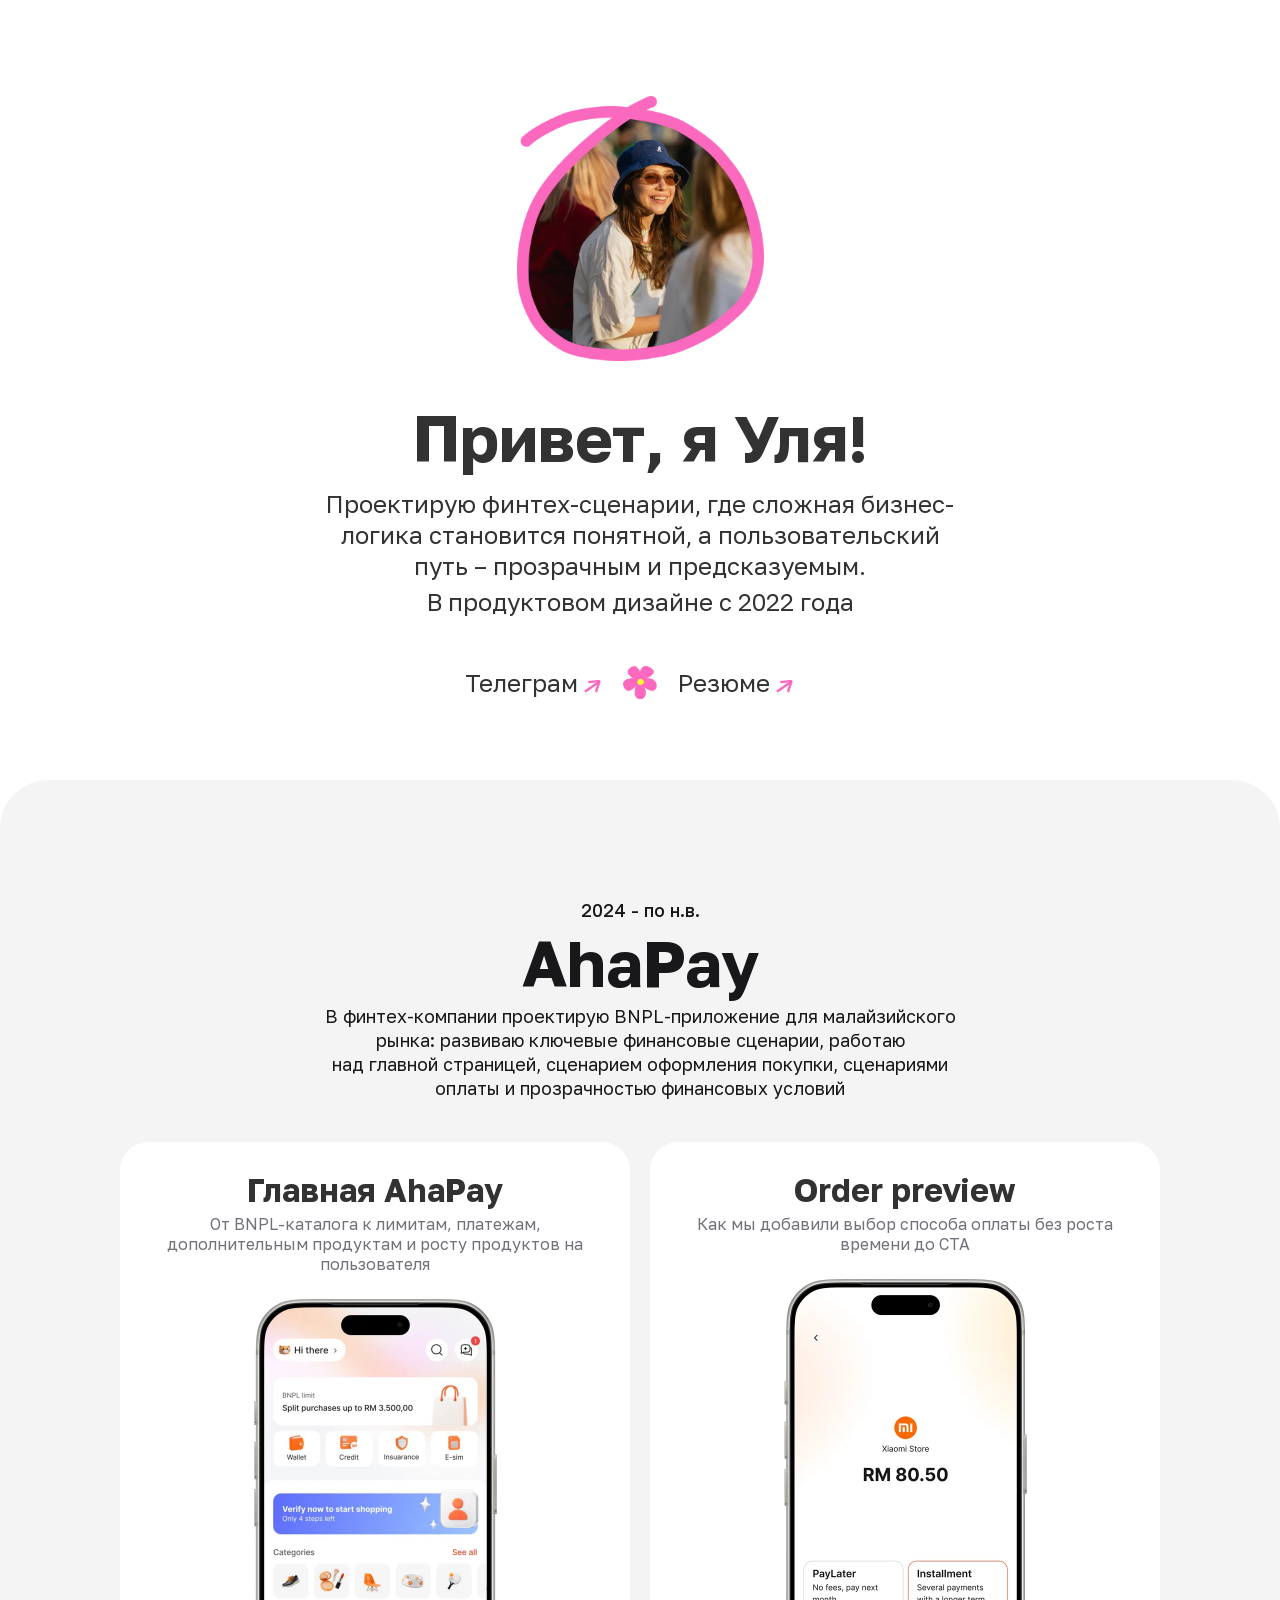
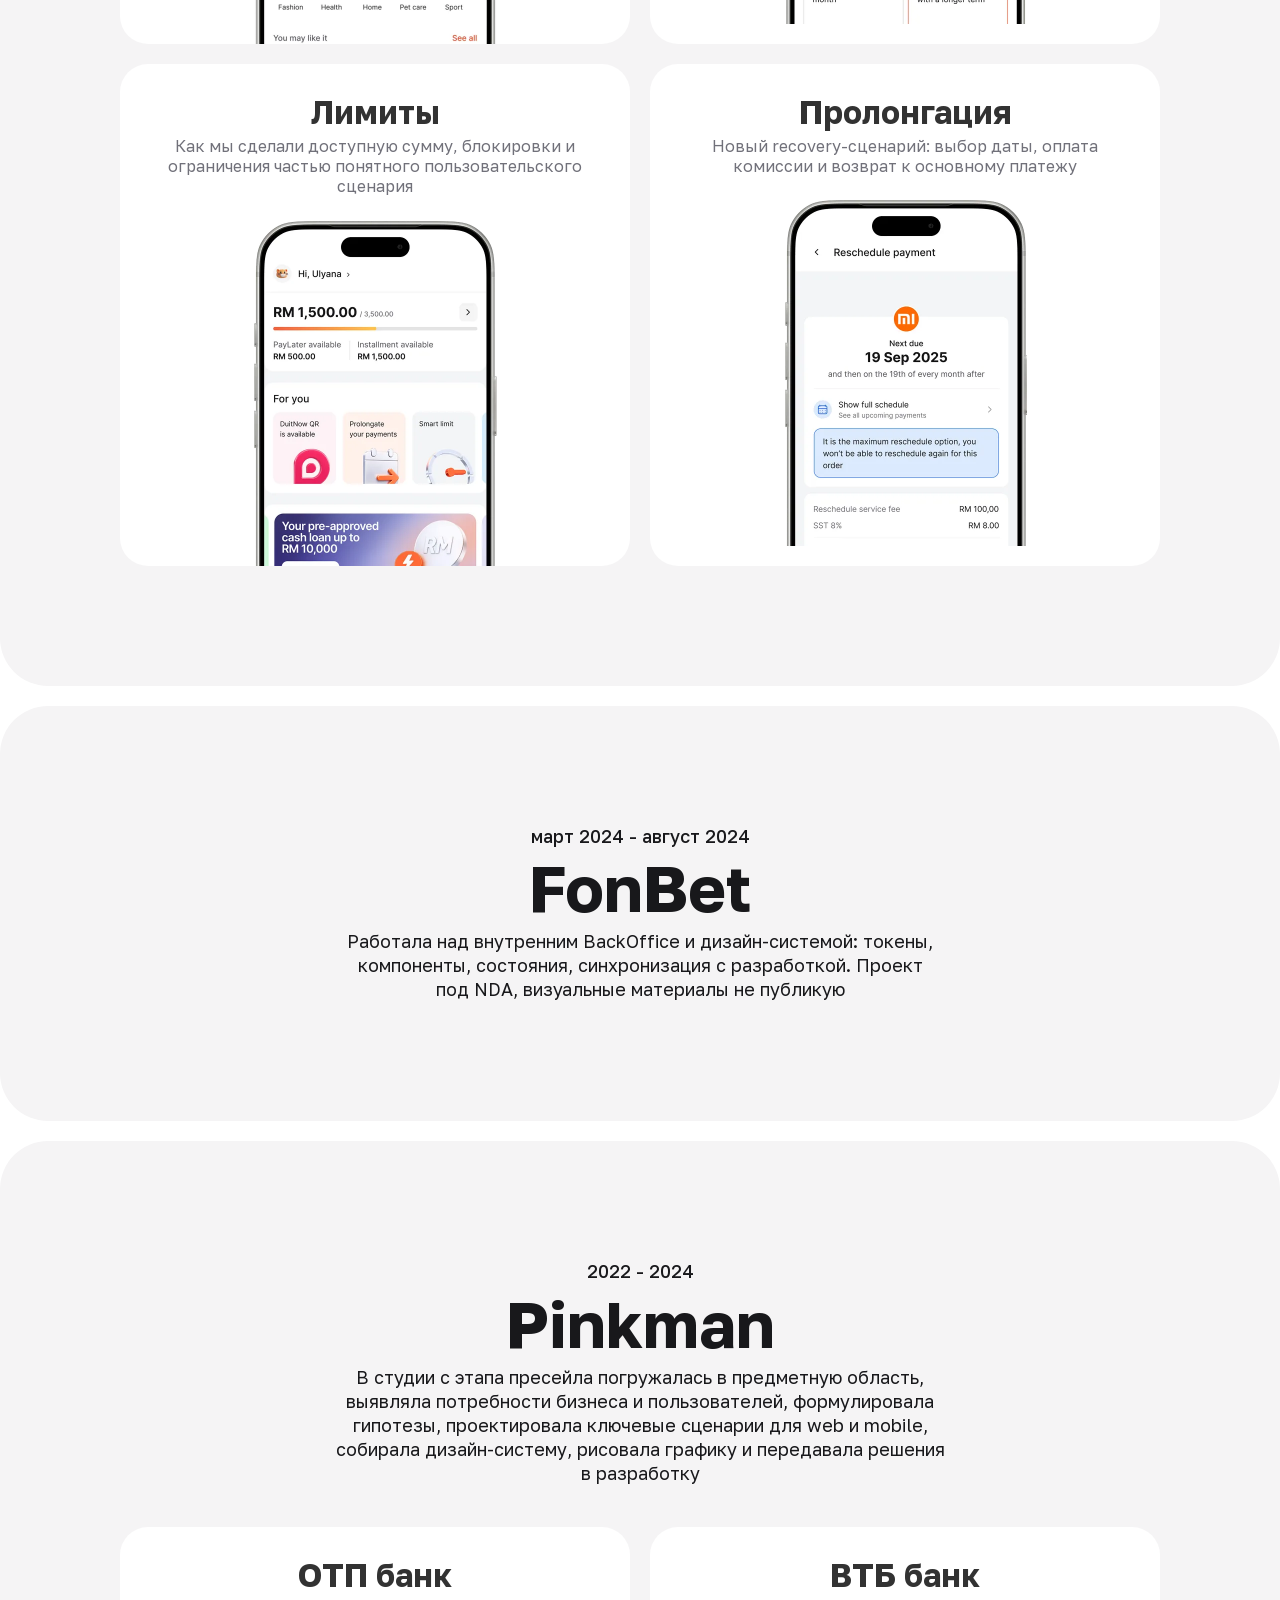
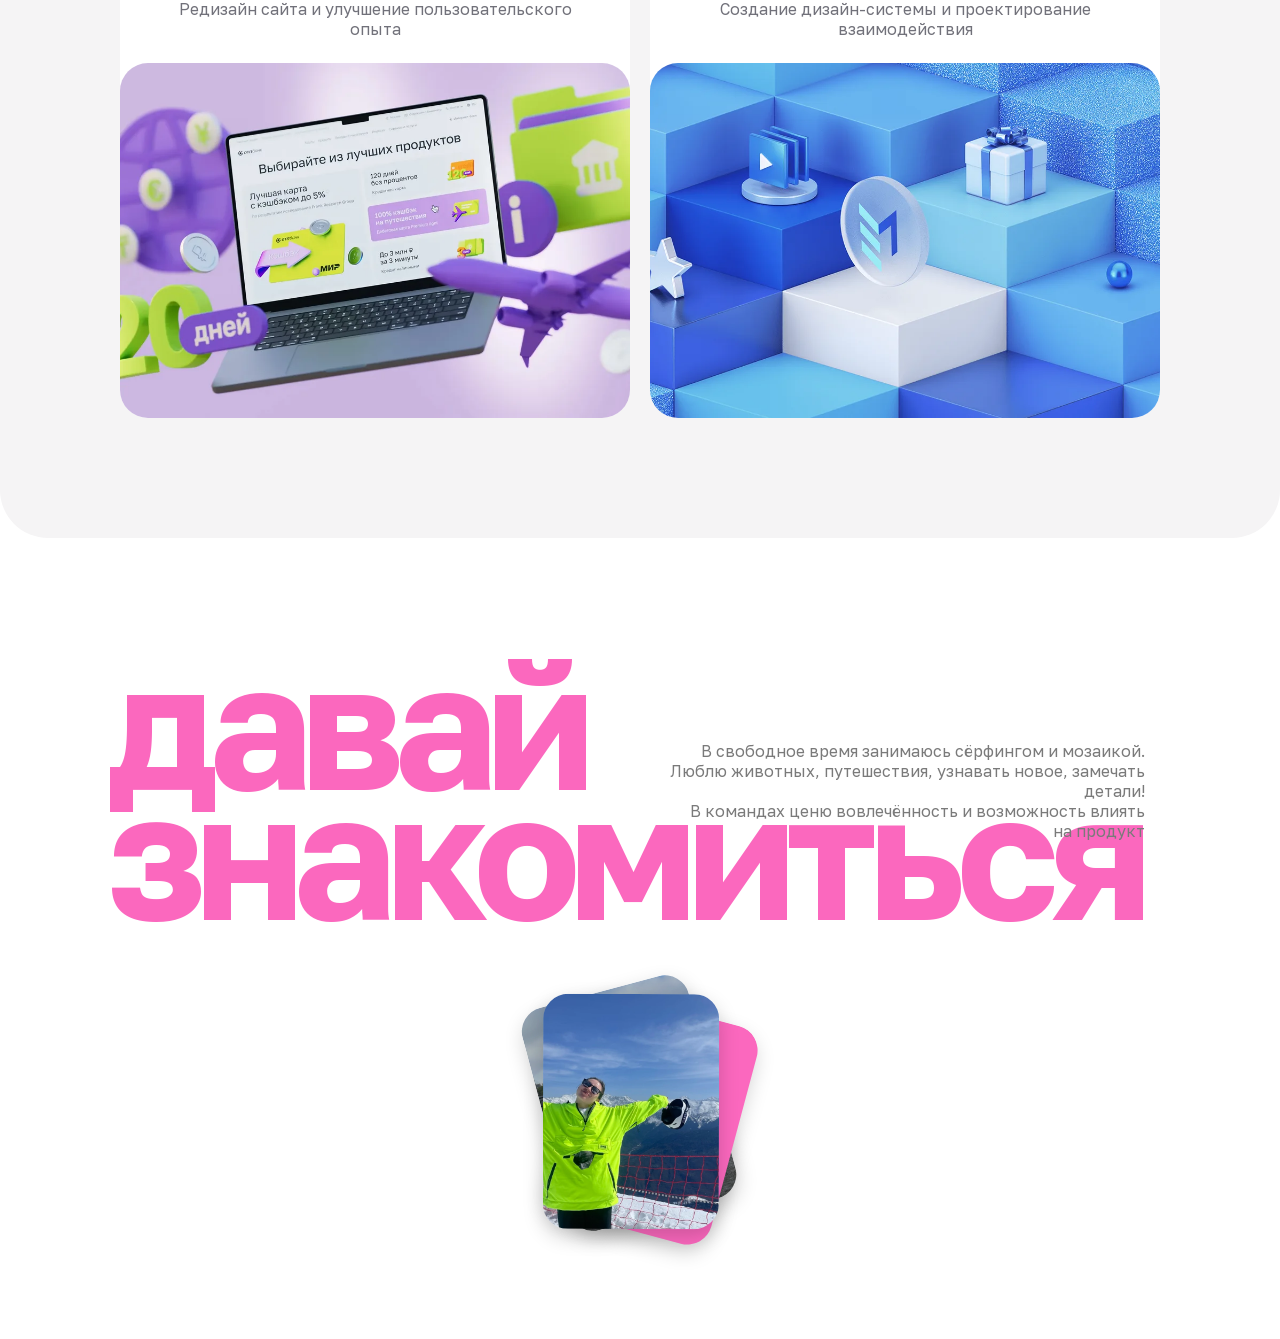
==== commit 576f0bb9: "Deploy e686e8c31e8bee51c5d5e8b3b7e7c250efa93dec gribenchenko/portfolio@e686e8c31e8bee51c5d5e8b3b7e7c" ====
--- a/index.html
+++ b/index.html
@@ -214,7 +214,7 @@
 	animation-duration: 180ms;
 	animation-timing-function: cubic-bezier(0.76, 0, 0.24, 1);
 	animation-fill-mode: both;
-	animation-name: astroFadeIn; }</style></head><body><header class="hub-sticky-nav"><a href="https://t.me/ulyasuperrr" target="_blank" rel="noopener noreferrer" class="hub-about__link"><span class="hub-underline">Телеграм<svg class="hub-underline__svg" viewBox="0 0 310 40" preserveAspectRatio="none" fill="none" aria-hidden="true"><path d="M4.99805 20.9998C65.6267 17.4649 126.268 13.845 187.208 12.8887C226.483 12.2723 265.751 13.2796 304.998 13.9998"></path></svg></span><script type="module">document.addEventListener(`astro:page-load`,()=>{document.querySelectorAll(`.hub-underline__svg path`).forEach(e=>{let t=e.getTotalLength();e.style.transition=`none`,e.style.setProperty(`--underline-length`,String(t)),e.getBoundingClientRect(),e.style.transition=``})});</script><img class="hub-about__arrow" src="/hub-assets/arrow-icon-brand-pink.svg" alt="" width="24" height="24"></a><span class="hub-flower" tabindex="0" role="img" aria-label="Цветочек"><img class="hub-flower__img" src="/hub-assets/flower-final.svg" alt="" width="34" height="34"><span class="hub-flower__confetti" aria-hidden="true"></span></span><script type="module" src="/_astro/HoverFlower.astro_astro_type_script_index_0_lang.DEgvtJQ8.js"></script><a href="/resume.pdf" target="_blank" rel="noopener noreferrer" class="hub-about__link hub-about__link--resume"><span class="hub-underline">Резюме<svg class="hub-underline__svg" viewBox="0 0 310 40" preserveAspectRatio="none" fill="none" aria-hidden="true"><path d="M5 20.9999C26.7762 16.2245 49.5532 11.5572 71.7979 14.6666C84.9553 16.5057 97.0392 21.8432 109.987 24.3888C116.413 25.6523 123.012 25.5143 129.042 22.6388C135.981 19.3303 142.586 15.1422 150.092 13.3333C156.799 11.7168 161.702 14.6225 167.887 16.8333C181.562 21.7212 194.975 22.6234 209.252 21.3888C224.678 20.0548 239.912 17.991 255.42 18.3055C272.027 18.6422 288.409 18.867 305 17.9999"></path></svg></span><img class="hub-about__arrow" src="/hub-assets/arrow-icon-brand-pink.svg" alt="" width="24" height="24"></a></header><main class="hub-page"><section class="hub-section"><div class="container hub-about"><div class="hub-about__photo"><img src="/_astro/about-photo.BtO1Zlk3_26Vxf0.webp" alt="Уля" loading="lazy" decoding="async" width="684" height="734"></div><div class="hub-about__body"><h1 class="hub-about__title">Привет, я Уля!</h1><div class="hub-about__text"><p>Проектирую финтех-сценарии, где сложная бизнес-логика превращается в&nbsp;понятный пользовательский опыт и&nbsp;работает на&nbsp;цели продукта.</p><p>В&nbsp;продуктовом дизайне с&nbsp;2022 года</p></div></div><div class="hub-about__links"><a href="https://t.me/ulyasuperrr" target="_blank" rel="noopener noreferrer" class="hub-about__link"><span class="hub-underline">Телеграм<svg class="hub-underline__svg" viewBox="0 0 310 40" preserveAspectRatio="none" fill="none" aria-hidden="true"><path d="M4.99805 20.9998C65.6267 17.4649 126.268 13.845 187.208 12.8887C226.483 12.2723 265.751 13.2796 304.998 13.9998"></path></svg></span><img class="hub-about__arrow" src="/hub-assets/arrow-icon-brand-pink.svg" alt="" width="24" height="24"></a><span class="hub-flower" tabindex="0" role="img" aria-label="Цветочек"><img class="hub-flower__img" src="/hub-assets/flower-final.svg" alt="" width="34" height="34"><span class="hub-flower__confetti" aria-hidden="true"></span></span><a href="/resume.pdf" target="_blank" rel="noopener noreferrer" class="hub-about__link hub-about__link--resume"><span class="hub-underline">Резюме<svg class="hub-underline__svg" viewBox="0 0 310 40" preserveAspectRatio="none" fill="none" aria-hidden="true"><path d="M5 20.9999C26.7762 16.2245 49.5532 11.5572 71.7979 14.6666C84.9553 16.5057 97.0392 21.8432 109.987 24.3888C116.413 25.6523 123.012 25.5143 129.042 22.6388C135.981 19.3303 142.586 15.1422 150.092 13.3333C156.799 11.7168 161.702 14.6225 167.887 16.8333C181.562 21.7212 194.975 22.6234 209.252 21.3888C224.678 20.0548 239.912 17.991 255.42 18.3055C272.027 18.6422 288.409 18.867 305 17.9999"></path></svg></span><img class="hub-about__arrow" src="/hub-assets/arrow-icon-brand-pink.svg" alt="" width="24" height="24"></a><!-- "Проекты" link + second flower — temporarily hidden per Ulyana's request
+	animation-name: astroFadeIn; }</style></head><body><header class="hub-sticky-nav"><a href="https://t.me/ulyasuperrr" target="_blank" rel="noopener noreferrer" class="hub-about__link"><span class="hub-underline">Телеграм<svg class="hub-underline__svg" viewBox="0 0 310 40" preserveAspectRatio="none" fill="none" aria-hidden="true"><path d="M4.99805 20.9998C65.6267 17.4649 126.268 13.845 187.208 12.8887C226.483 12.2723 265.751 13.2796 304.998 13.9998"></path></svg></span><script type="module">document.addEventListener(`astro:page-load`,()=>{document.querySelectorAll(`.hub-underline__svg path`).forEach(e=>{let t=e.getTotalLength();e.style.transition=`none`,e.style.setProperty(`--underline-length`,String(t)),e.getBoundingClientRect(),e.style.transition=``})});</script><img class="hub-about__arrow" src="/hub-assets/arrow-icon-brand-pink.svg" alt="" width="24" height="24"></a><span class="hub-flower" tabindex="0" role="img" aria-label="Цветочек"><img class="hub-flower__img" src="/hub-assets/flower-final.svg" alt="" width="34" height="34"><span class="hub-flower__confetti" aria-hidden="true"></span></span><script type="module" src="/_astro/HoverFlower.astro_astro_type_script_index_0_lang.DEgvtJQ8.js"></script><a href="/resume.pdf" target="_blank" rel="noopener noreferrer" class="hub-about__link hub-about__link--resume"><span class="hub-underline">Резюме<svg class="hub-underline__svg" viewBox="0 0 310 40" preserveAspectRatio="none" fill="none" aria-hidden="true"><path d="M5 20.9999C26.7762 16.2245 49.5532 11.5572 71.7979 14.6666C84.9553 16.5057 97.0392 21.8432 109.987 24.3888C116.413 25.6523 123.012 25.5143 129.042 22.6388C135.981 19.3303 142.586 15.1422 150.092 13.3333C156.799 11.7168 161.702 14.6225 167.887 16.8333C181.562 21.7212 194.975 22.6234 209.252 21.3888C224.678 20.0548 239.912 17.991 255.42 18.3055C272.027 18.6422 288.409 18.867 305 17.9999"></path></svg></span><img class="hub-about__arrow" src="/hub-assets/arrow-icon-brand-pink.svg" alt="" width="24" height="24"></a></header><main class="hub-page"><section class="hub-section"><div class="container hub-about"><div class="hub-about__photo"><img src="/_astro/about-photo.BtO1Zlk3_26Vxf0.webp" alt="Уля" loading="lazy" decoding="async" width="684" height="734"></div><div class="hub-about__body"><h1 class="hub-about__title">Привет, я Уля!</h1><div class="hub-about__text"><p>Проектирую финтех-сценарии, где сложная бизнес-логика становится понятной, а&nbsp;пользовательский путь&nbsp;– прозрачным и&nbsp;предсказуемым.</p><p>В&nbsp;продуктовом дизайне с&nbsp;2022 года</p></div></div><div class="hub-about__links"><a href="https://t.me/ulyasuperrr" target="_blank" rel="noopener noreferrer" class="hub-about__link"><span class="hub-underline">Телеграм<svg class="hub-underline__svg" viewBox="0 0 310 40" preserveAspectRatio="none" fill="none" aria-hidden="true"><path d="M4.99805 20.9998C65.6267 17.4649 126.268 13.845 187.208 12.8887C226.483 12.2723 265.751 13.2796 304.998 13.9998"></path></svg></span><img class="hub-about__arrow" src="/hub-assets/arrow-icon-brand-pink.svg" alt="" width="24" height="24"></a><span class="hub-flower" tabindex="0" role="img" aria-label="Цветочек"><img class="hub-flower__img" src="/hub-assets/flower-final.svg" alt="" width="34" height="34"><span class="hub-flower__confetti" aria-hidden="true"></span></span><a href="/resume.pdf" target="_blank" rel="noopener noreferrer" class="hub-about__link hub-about__link--resume"><span class="hub-underline">Резюме<svg class="hub-underline__svg" viewBox="0 0 310 40" preserveAspectRatio="none" fill="none" aria-hidden="true"><path d="M5 20.9999C26.7762 16.2245 49.5532 11.5572 71.7979 14.6666C84.9553 16.5057 97.0392 21.8432 109.987 24.3888C116.413 25.6523 123.012 25.5143 129.042 22.6388C135.981 19.3303 142.586 15.1422 150.092 13.3333C156.799 11.7168 161.702 14.6225 167.887 16.8333C181.562 21.7212 194.975 22.6234 209.252 21.3888C224.678 20.0548 239.912 17.991 255.42 18.3055C272.027 18.6422 288.409 18.867 305 17.9999"></path></svg></span><img class="hub-about__arrow" src="/hub-assets/arrow-icon-brand-pink.svg" alt="" width="24" height="24"></a><!-- "Проекты" link + second flower — temporarily hidden per Ulyana's request
                (2026-07-30ish session), keep this markup so it can be restored quickly:
           <HoverFlower />
           <a href="#ahapay-projects" class="hub-about__link">
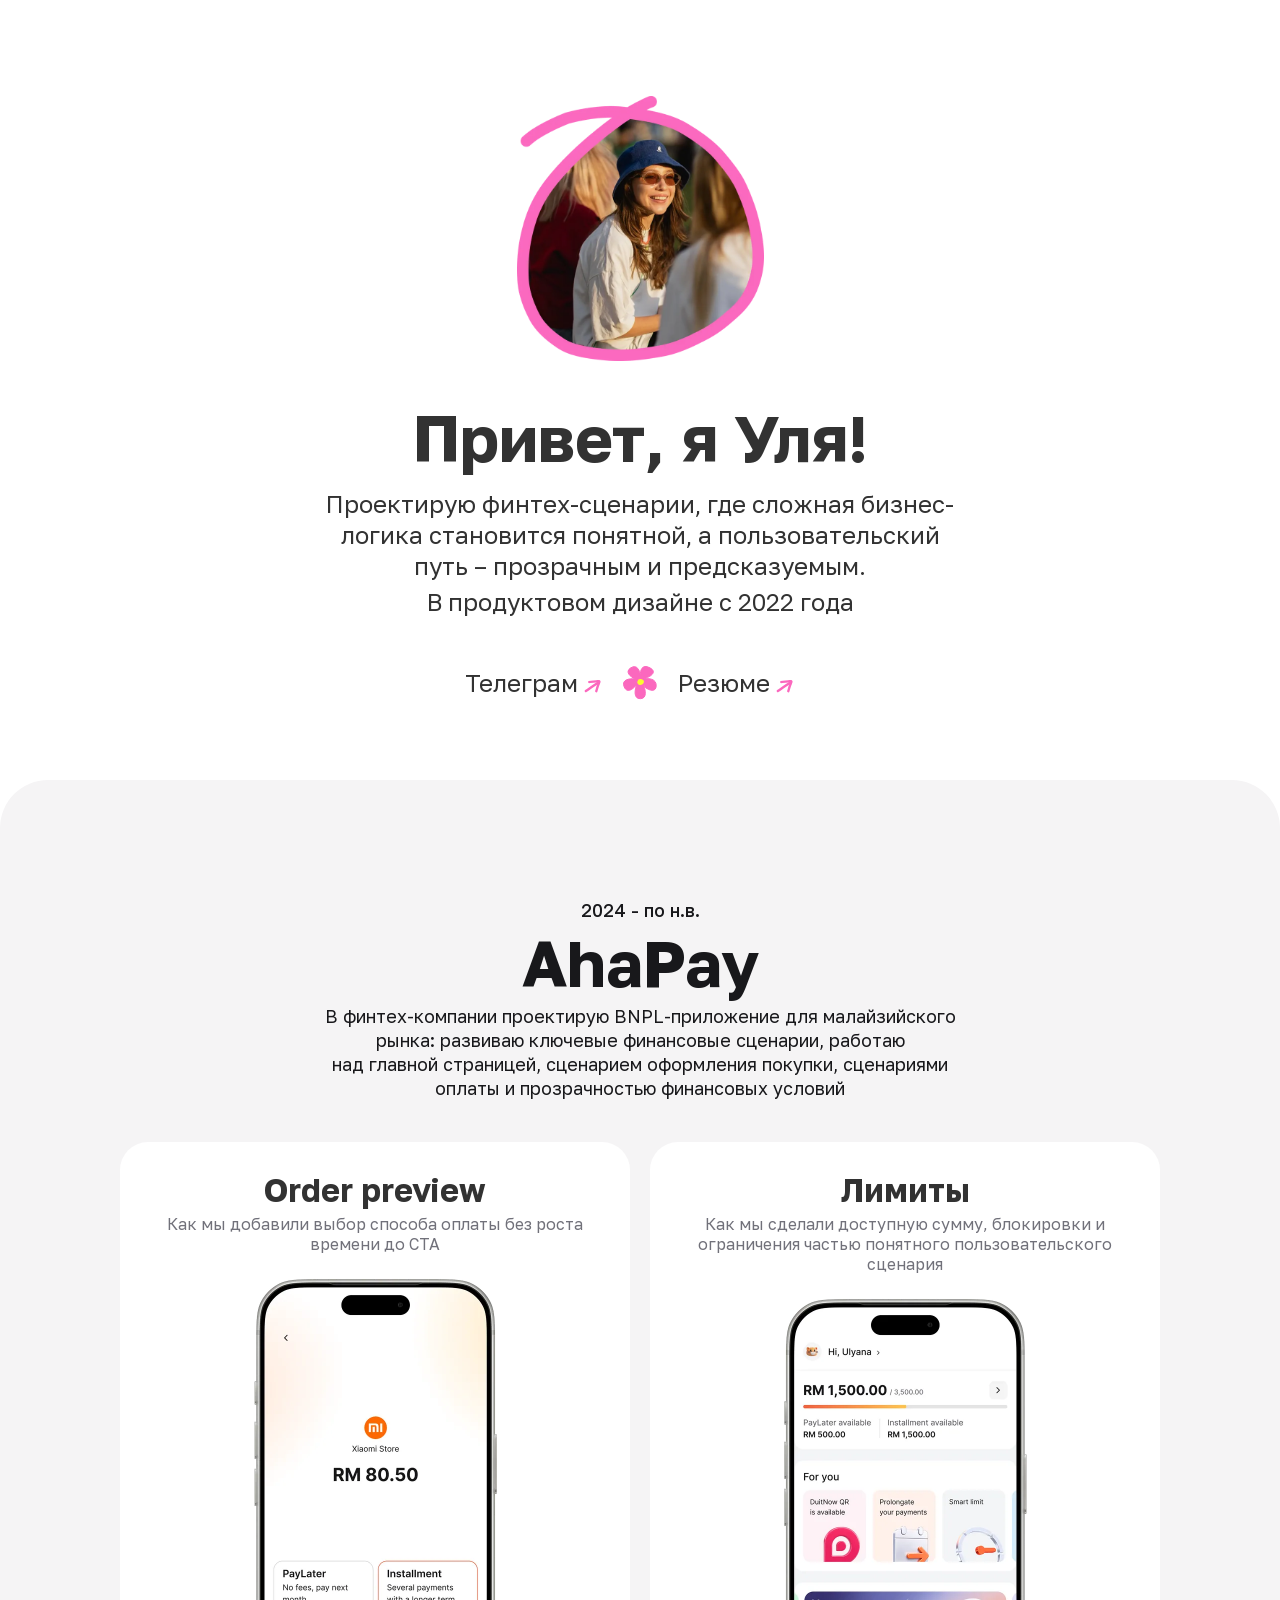
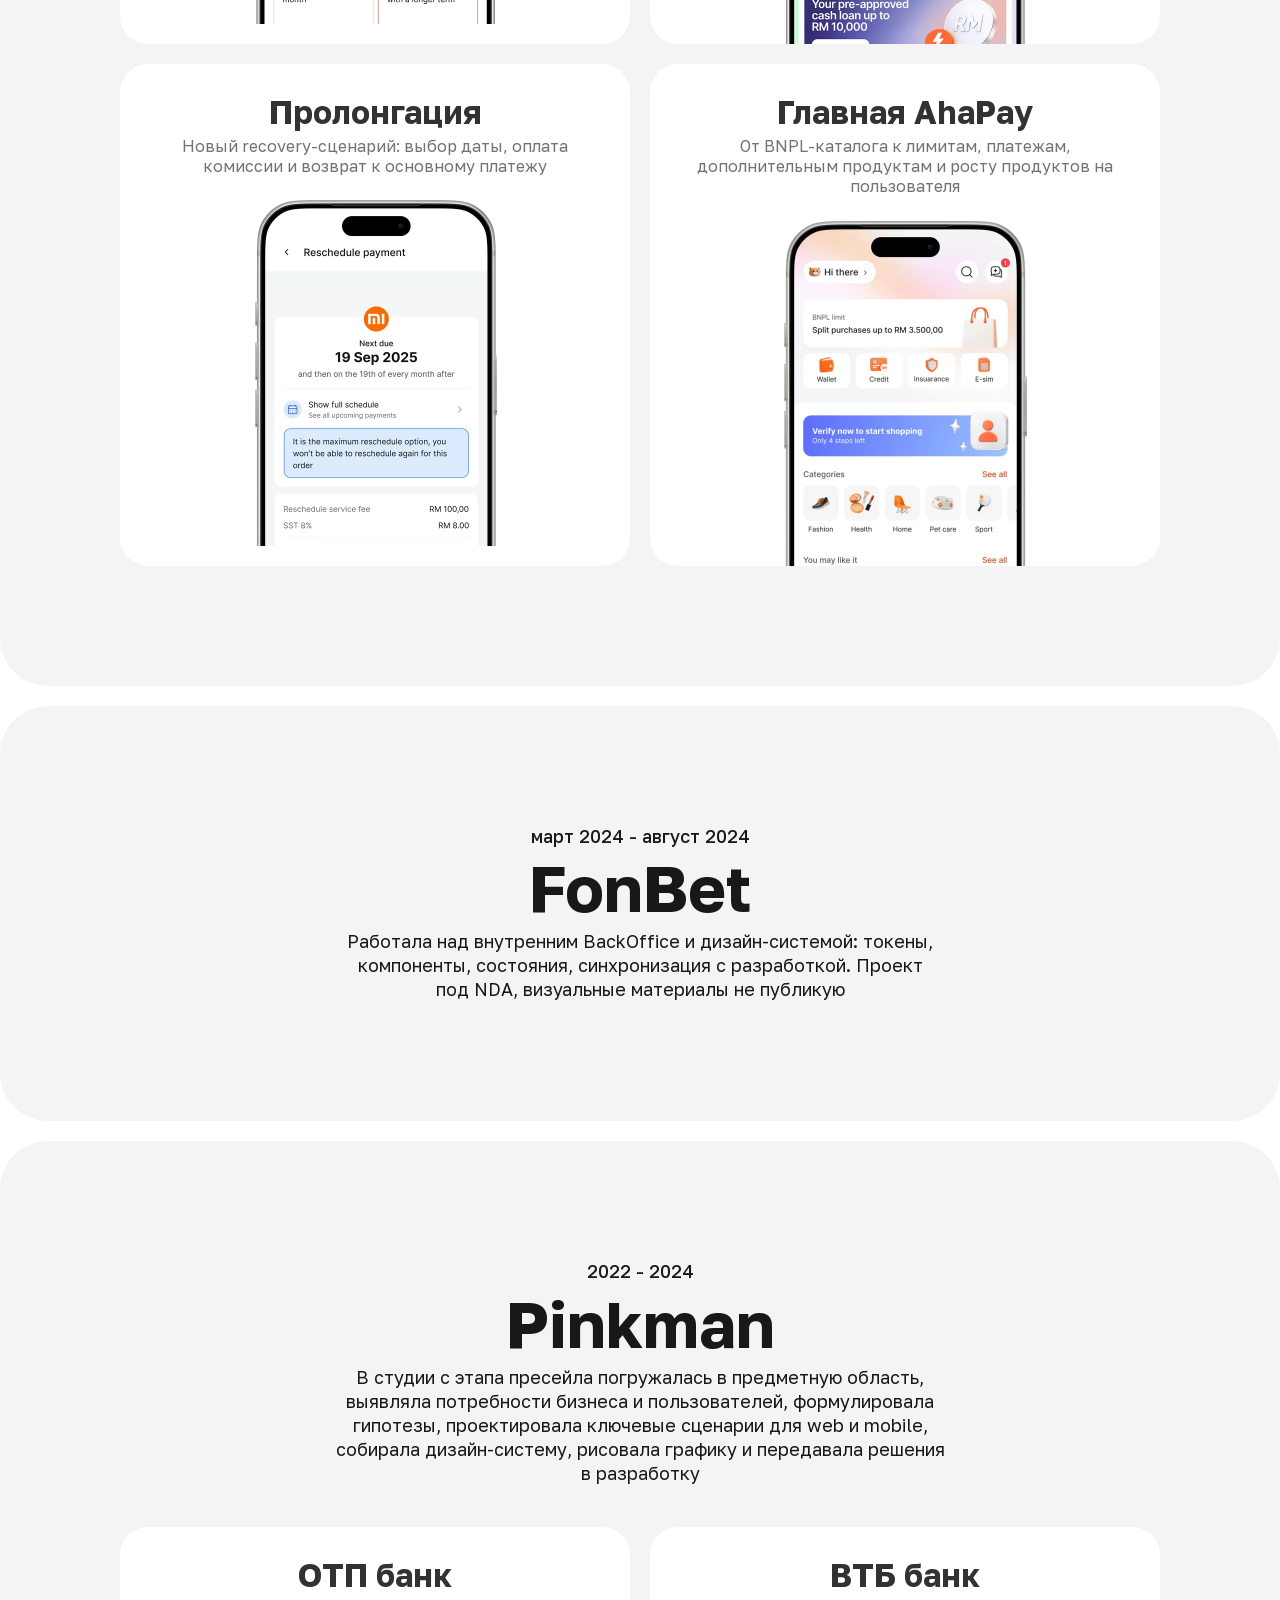
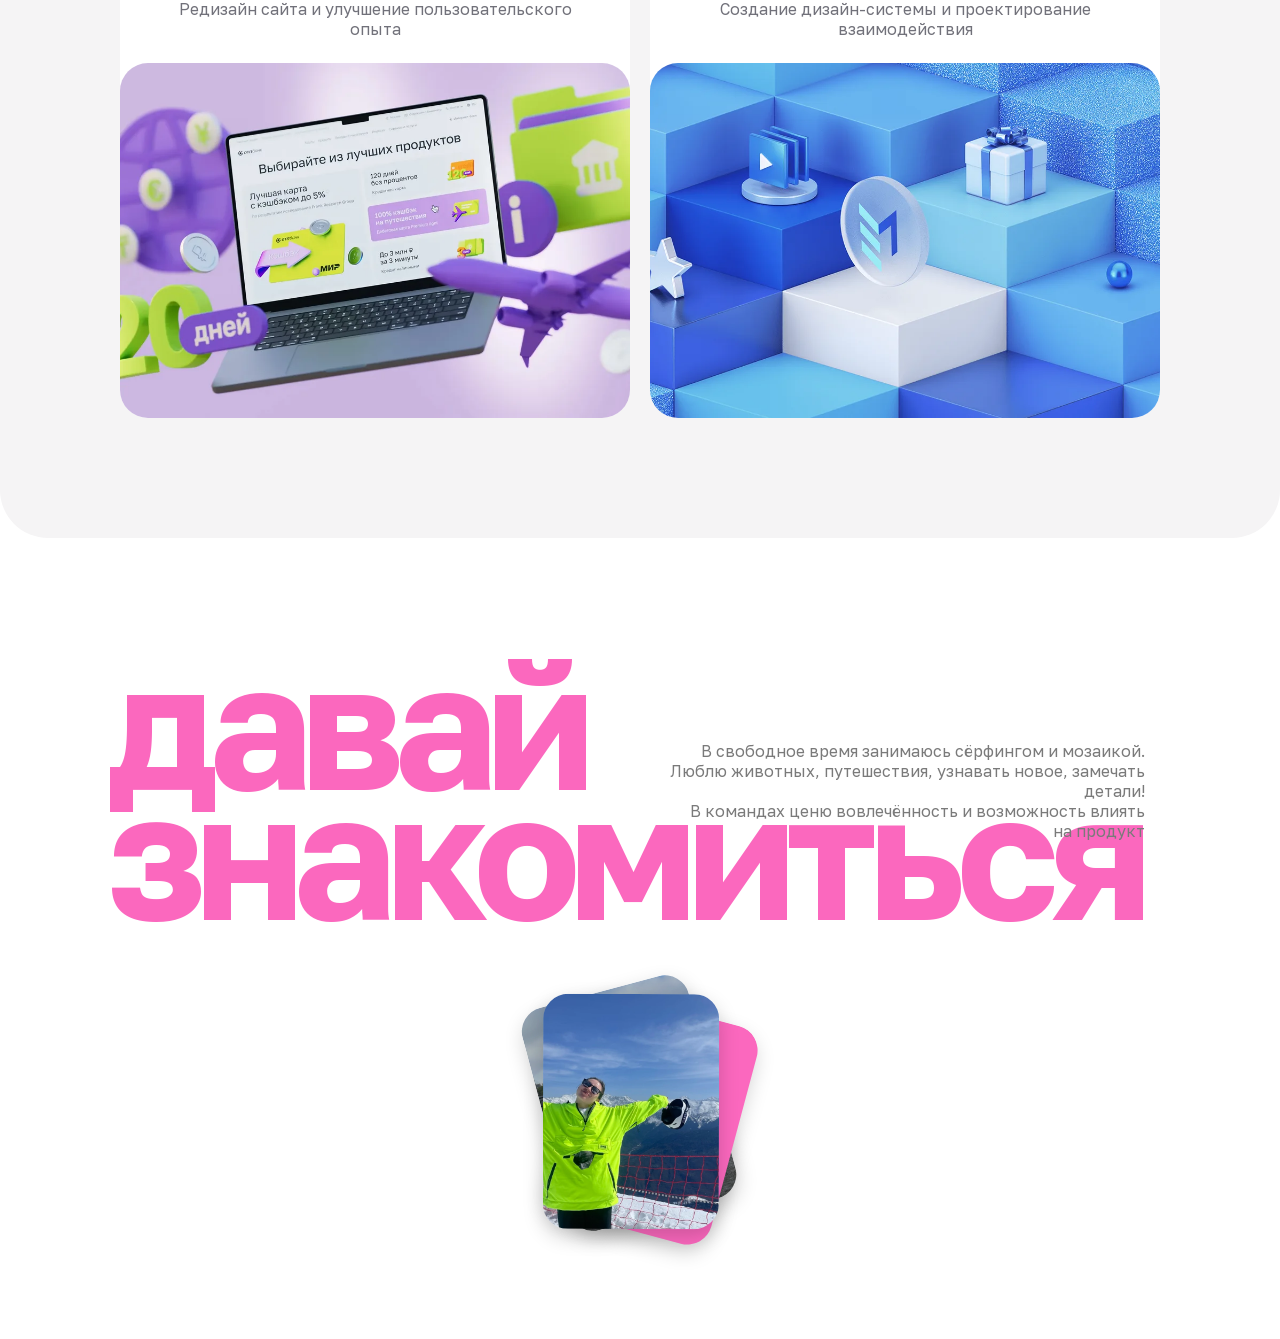
==== commit dc11ccc5: "Deploy 197c20d130b5b7a92caf37c5d5fa715ebac00e1a gribenchenko/portfolio@197c20d130b5b7a92caf37c5d5fa7" ====
--- a/index.html
+++ b/index.html
@@ -1,16 +1,16 @@
-<!DOCTYPE html><html lang="ru"><head><meta charset="utf-8"><meta name="viewport" content="width=device-width, initial-scale=1"><meta name="description" content="Портфолио продуктового дизайнера"><title>Ulyana Gribenchenko — Product designer</title><meta name="astro-view-transitions-enabled" content="true"><meta name="astro-view-transitions-fallback" content="animate"><script type="module" src="/_astro/ClientRouter.astro_astro_type_script_index_0_lang.BPtF_hcX.js"></script><link rel="preload" as="image" href="/case-assets/hero-video-mask.png"><link rel="preload" as="image" href="/case-assets/video/hero-demo-poster.jpg"><link rel="preload" as="image" href="/case-assets/reschedule-hero-mask.png"><link rel="preload" as="image" href="/case-assets/video/reschedule-hero-poster.jpg"><link rel="stylesheet" href="/_astro/_astro_assets.DBp_XsTY.css"><script type="module" src="/_astro/page.Do0t9NWT.js"></script><style>[data-astro-transition-scope="astro-v5paxn7m-1"] { view-transition-name: case-redesign-main; }@layer astro { ::view-transition-old(case-redesign-main) { 
-	animation-duration: 180ms;
-	animation-timing-function: cubic-bezier(0.76, 0, 0.24, 1);
-	animation-fill-mode: both;
-	animation-name: astroFadeOut; }::view-transition-new(case-redesign-main) { 
-	animation-duration: 180ms;
-	animation-timing-function: cubic-bezier(0.76, 0, 0.24, 1);
-	animation-fill-mode: both;
-	animation-name: astroFadeIn; }[data-astro-transition=back]::view-transition-old(case-redesign-main) { 
-	animation-duration: 180ms;
-	animation-timing-function: cubic-bezier(0.76, 0, 0.24, 1);
-	animation-fill-mode: both;
-	animation-name: astroFadeOut; }[data-astro-transition=back]::view-transition-new(case-redesign-main) { 
+<!DOCTYPE html><html lang="ru"><head><meta charset="utf-8"><meta name="viewport" content="width=device-width, initial-scale=1"><meta name="description" content="Портфолио продуктового дизайнера"><title>Ulyana Gribenchenko — Product designer</title><meta name="astro-view-transitions-enabled" content="true"><meta name="astro-view-transitions-fallback" content="animate"><script type="module" src="/_astro/ClientRouter.astro_astro_type_script_index_0_lang.BPtF_hcX.js"></script><link rel="preload" as="image" href="/case-assets/hero-video-mask.png"><link rel="preload" as="image" href="/case-assets/video/hero-demo-poster.jpg"><link rel="preload" as="image" href="/case-assets/reschedule-hero-mask.png"><link rel="preload" as="image" href="/case-assets/video/reschedule-hero-poster.jpg"><link rel="stylesheet" href="/_astro/_astro_assets.DBp_XsTY.css"><script type="module" src="/_astro/page.Do0t9NWT.js"></script><style>[data-astro-transition-scope="astro-v5paxn7m-1"] { view-transition-name: case-order-preview; }@layer astro { ::view-transition-old(case-order-preview) { 
+	animation-duration: 180ms;
+	animation-timing-function: cubic-bezier(0.76, 0, 0.24, 1);
+	animation-fill-mode: both;
+	animation-name: astroFadeOut; }::view-transition-new(case-order-preview) { 
+	animation-duration: 180ms;
+	animation-timing-function: cubic-bezier(0.76, 0, 0.24, 1);
+	animation-fill-mode: both;
+	animation-name: astroFadeIn; }[data-astro-transition=back]::view-transition-old(case-order-preview) { 
+	animation-duration: 180ms;
+	animation-timing-function: cubic-bezier(0.76, 0, 0.24, 1);
+	animation-fill-mode: both;
+	animation-name: astroFadeOut; }[data-astro-transition=back]::view-transition-new(case-order-preview) { 
 	animation-duration: 180ms;
 	animation-timing-function: cubic-bezier(0.76, 0, 0.24, 1);
 	animation-fill-mode: both;
@@ -34,19 +34,19 @@
 	animation-duration: 180ms;
 	animation-timing-function: cubic-bezier(0.76, 0, 0.24, 1);
 	animation-fill-mode: both;
-	animation-name: astroFadeIn; }</style><style>[data-astro-transition-scope="astro-v5paxn7m-2"] { view-transition-name: case-order-preview; }@layer astro { ::view-transition-old(case-order-preview) { 
-	animation-duration: 180ms;
-	animation-timing-function: cubic-bezier(0.76, 0, 0.24, 1);
-	animation-fill-mode: both;
-	animation-name: astroFadeOut; }::view-transition-new(case-order-preview) { 
-	animation-duration: 180ms;
-	animation-timing-function: cubic-bezier(0.76, 0, 0.24, 1);
-	animation-fill-mode: both;
-	animation-name: astroFadeIn; }[data-astro-transition=back]::view-transition-old(case-order-preview) { 
-	animation-duration: 180ms;
-	animation-timing-function: cubic-bezier(0.76, 0, 0.24, 1);
-	animation-fill-mode: both;
-	animation-name: astroFadeOut; }[data-astro-transition=back]::view-transition-new(case-order-preview) { 
+	animation-name: astroFadeIn; }</style><style>[data-astro-transition-scope="astro-v5paxn7m-2"] { view-transition-name: case-limits; }@layer astro { ::view-transition-old(case-limits) { 
+	animation-duration: 180ms;
+	animation-timing-function: cubic-bezier(0.76, 0, 0.24, 1);
+	animation-fill-mode: both;
+	animation-name: astroFadeOut; }::view-transition-new(case-limits) { 
+	animation-duration: 180ms;
+	animation-timing-function: cubic-bezier(0.76, 0, 0.24, 1);
+	animation-fill-mode: both;
+	animation-name: astroFadeIn; }[data-astro-transition=back]::view-transition-old(case-limits) { 
+	animation-duration: 180ms;
+	animation-timing-function: cubic-bezier(0.76, 0, 0.24, 1);
+	animation-fill-mode: both;
+	animation-name: astroFadeOut; }[data-astro-transition=back]::view-transition-new(case-limits) { 
 	animation-duration: 180ms;
 	animation-timing-function: cubic-bezier(0.76, 0, 0.24, 1);
 	animation-fill-mode: both;
@@ -70,19 +70,19 @@
 	animation-duration: 180ms;
 	animation-timing-function: cubic-bezier(0.76, 0, 0.24, 1);
 	animation-fill-mode: both;
-	animation-name: astroFadeIn; }</style><style>[data-astro-transition-scope="astro-v5paxn7m-3"] { view-transition-name: case-limits; }@layer astro { ::view-transition-old(case-limits) { 
-	animation-duration: 180ms;
-	animation-timing-function: cubic-bezier(0.76, 0, 0.24, 1);
-	animation-fill-mode: both;
-	animation-name: astroFadeOut; }::view-transition-new(case-limits) { 
-	animation-duration: 180ms;
-	animation-timing-function: cubic-bezier(0.76, 0, 0.24, 1);
-	animation-fill-mode: both;
-	animation-name: astroFadeIn; }[data-astro-transition=back]::view-transition-old(case-limits) { 
-	animation-duration: 180ms;
-	animation-timing-function: cubic-bezier(0.76, 0, 0.24, 1);
-	animation-fill-mode: both;
-	animation-name: astroFadeOut; }[data-astro-transition=back]::view-transition-new(case-limits) { 
+	animation-name: astroFadeIn; }</style><style>[data-astro-transition-scope="astro-v5paxn7m-3"] { view-transition-name: case-reschedule-payment; }@layer astro { ::view-transition-old(case-reschedule-payment) { 
+	animation-duration: 180ms;
+	animation-timing-function: cubic-bezier(0.76, 0, 0.24, 1);
+	animation-fill-mode: both;
+	animation-name: astroFadeOut; }::view-transition-new(case-reschedule-payment) { 
+	animation-duration: 180ms;
+	animation-timing-function: cubic-bezier(0.76, 0, 0.24, 1);
+	animation-fill-mode: both;
+	animation-name: astroFadeIn; }[data-astro-transition=back]::view-transition-old(case-reschedule-payment) { 
+	animation-duration: 180ms;
+	animation-timing-function: cubic-bezier(0.76, 0, 0.24, 1);
+	animation-fill-mode: both;
+	animation-name: astroFadeOut; }[data-astro-transition=back]::view-transition-new(case-reschedule-payment) { 
 	animation-duration: 180ms;
 	animation-timing-function: cubic-bezier(0.76, 0, 0.24, 1);
 	animation-fill-mode: both;
@@ -106,19 +106,19 @@
 	animation-duration: 180ms;
 	animation-timing-function: cubic-bezier(0.76, 0, 0.24, 1);
 	animation-fill-mode: both;
-	animation-name: astroFadeIn; }</style><style>[data-astro-transition-scope="astro-v5paxn7m-4"] { view-transition-name: case-reschedule-payment; }@layer astro { ::view-transition-old(case-reschedule-payment) { 
-	animation-duration: 180ms;
-	animation-timing-function: cubic-bezier(0.76, 0, 0.24, 1);
-	animation-fill-mode: both;
-	animation-name: astroFadeOut; }::view-transition-new(case-reschedule-payment) { 
-	animation-duration: 180ms;
-	animation-timing-function: cubic-bezier(0.76, 0, 0.24, 1);
-	animation-fill-mode: both;
-	animation-name: astroFadeIn; }[data-astro-transition=back]::view-transition-old(case-reschedule-payment) { 
-	animation-duration: 180ms;
-	animation-timing-function: cubic-bezier(0.76, 0, 0.24, 1);
-	animation-fill-mode: both;
-	animation-name: astroFadeOut; }[data-astro-transition=back]::view-transition-new(case-reschedule-payment) { 
+	animation-name: astroFadeIn; }</style><style>[data-astro-transition-scope="astro-v5paxn7m-4"] { view-transition-name: case-redesign-main; }@layer astro { ::view-transition-old(case-redesign-main) { 
+	animation-duration: 180ms;
+	animation-timing-function: cubic-bezier(0.76, 0, 0.24, 1);
+	animation-fill-mode: both;
+	animation-name: astroFadeOut; }::view-transition-new(case-redesign-main) { 
+	animation-duration: 180ms;
+	animation-timing-function: cubic-bezier(0.76, 0, 0.24, 1);
+	animation-fill-mode: both;
+	animation-name: astroFadeIn; }[data-astro-transition=back]::view-transition-old(case-redesign-main) { 
+	animation-duration: 180ms;
+	animation-timing-function: cubic-bezier(0.76, 0, 0.24, 1);
+	animation-fill-mode: both;
+	animation-name: astroFadeOut; }[data-astro-transition=back]::view-transition-new(case-redesign-main) { 
 	animation-duration: 180ms;
 	animation-timing-function: cubic-bezier(0.76, 0, 0.24, 1);
 	animation-fill-mode: both;
@@ -221,7 +221,7 @@
             Проекты
             <img class="hub-about__arrow hub-about__arrow--down" src="/hub-assets/arrow-icon-pink.svg" alt="" width="24" height="24" />
           </a>
-          --></div></div></section><section class="hub-section" id="ahapay-projects"><div class="company-block"><div class="company-block__header"><p class="company-block__period">2024 - по&nbsp;н.в.</p><h2 class="company-block__title">AhaPay</h2><p class="company-block__desc">В&nbsp;финтех-компании проектирую BNPL-приложение для&nbsp;малайзийского рынка: развиваю ключевые финансовые сценарии, работаю над&nbsp;главной страницей, сценарием оформления покупки, сценариями оплаты и&nbsp;прозрачностью финансовых условий</p></div><div class="company-block__rows"><div class="company-block__row"><a class="project-card  project-card--link" href="/cases/ahapay/redesign-main" data-astro-transition-scope="astro-v5paxn7m-1"><div class="project-card__text"><p class="project-card__title">Главная AhaPay</p><p class="project-card__subtitle">От BNPL-каталога к лимитам, платежам, дополнительным продуктам и росту продуктов на пользователя</p></div><div class="project-card__thumb project-card__thumb--phone"><div class="project-card__crop"><img src="/_astro/redesign-mockup.DgZj53MD_14x4OV.webp" alt="Три экрана AhaPay: MVP, нынешняя версия и целевая Home" loading="lazy" decoding="async" width="486" height="692" class="project-card__mockup"></div></div></a><a class="project-card  project-card--link" href="/cases/ahapay/order-preview" data-astro-transition-scope="astro-v5paxn7m-2"><div class="project-card__text"><p class="project-card__title">Order preview</p><p class="project-card__subtitle">Как мы добавили выбор способа оплаты без роста времени до CTA</p></div><div class="project-card__thumb project-card__thumb--phone"><div class="project-card__crop"><img src="/_astro/order-preview-mockup.DShTpZwg_11Dd6l.webp" alt="Экран Order preview в AhaPay" loading="lazy" decoding="async" width="486" height="692" class="project-card__mockup"></div></div></a><a class="project-card  project-card--link" href="/cases/ahapay/limits" data-astro-transition-scope="astro-v5paxn7m-3"><div class="project-card__text"><p class="project-card__title">Лимиты</p><p class="project-card__subtitle">Как мы сделали доступную сумму, блокировки и ограничения частью понятного пользовательского сценария</p></div><div class="project-card__thumb project-card__thumb--phone"><div class="project-card__crop"><img src="/_astro/limits-mockup.BnjMSxxi_28wl1C.webp" alt="Главный экран AhaPay с блоком лимитов" loading="lazy" decoding="async" width="486" height="692" class="project-card__mockup"></div></div></a><a class="project-card  project-card--link" href="/cases/ahapay/reschedule-payment" data-astro-transition-scope="astro-v5paxn7m-4"><div class="project-card__text"><p class="project-card__title">Пролонгация</p><p class="project-card__subtitle">Новый recovery-сценарий: выбор даты, оплата комиссии и возврат к основному платежу</p></div><div class="project-card__thumb project-card__thumb--phone"><div class="project-card__crop"><img src="/_astro/reschedule-mockup.RJcIYENx_ZE1u8s.webp" alt="Экран Reschedule payment в AhaPay" loading="lazy" decoding="async" width="486" height="692" class="project-card__mockup"></div></div></a></div></div></div></section><!-- Fonbet: same company-block as AhaPay/Pinkman, header only — no case cards (NDA) --><section class="hub-section" id="fonbet-projects"><div class="company-block"><div class="company-block__header"><p class="company-block__period">март 2024 - август 2024</p><h2 class="company-block__title">FonBet</h2><p class="company-block__desc">Работала над&nbsp;внутренним BackOffice и&nbsp;дизайн-системой: токены, компоненты, состояния, синхронизация с&nbsp;разработкой. Проект под&nbsp;NDA, визуальные материалы не&nbsp;публикую</p></div></div></section><section class="hub-section" id="pinkman-projects"><div class="company-block"><div class="company-block__header"><p class="company-block__period">2022 - 2024</p><h2 class="company-block__title">Pinkman</h2><p class="company-block__desc">В&nbsp;студии с&nbsp;этапа пресейла погружалась в&nbsp;предметную область, выявляла потребности бизнеса и&nbsp;пользователей, формулировала гипотезы, проектировала ключевые сценарии для&nbsp;web и&nbsp;mobile, собирала дизайн-систему, рисовала графику и&nbsp;передавала решения<br>в&nbsp;разработку</p></div><div class="company-block__rows"><div class="company-block__row"><a class="project-card project-card--wide project-card--link" href="/cases/pinkman/otp" data-astro-transition-scope="astro-wuj5t7kd-5"><div class="project-card__text"><p class="project-card__title">ОТП банк</p><p class="project-card__subtitle">Редизайн сайта и улучшение пользовательского опыта</p></div><div class="project-card__thumb project-card__thumb--wide"><div class="project-card__crop project-card__crop--wide"><img src="/_astro/otp-shot.DrPpr-Uw_ZCWj7y.webp" alt="Скриншот сайта ОТП банка" loading="lazy" decoding="async" width="1180" height="664"></div></div></a><a class="project-card project-card--wide project-card--link" href="/cases/pinkman/vtb" data-astro-transition-scope="astro-wuj5t7kd-6"><div class="project-card__text"><p class="project-card__title">ВТБ банк</p><p class="project-card__subtitle">Создание дизайн-системы и проектирование взаимодействия</p></div><div class="project-card__thumb project-card__thumb--wide"><div class="project-card__crop project-card__crop--wide"><img src="/_astro/vtb-shot.DI-bVUmL_1qln8h.webp" alt="3D-иллюстрация в фирменных цветах ВТБ" loading="lazy" decoding="async" width="1180" height="664"></div></div></a></div></div></div></section><section class="hub-section" id="closing"><div class="closing__frame"><div class="closing__stage"><div class="closing__row"><!-- [try, Vercel-only] Figma node 14597:44831 — plain centered layout, no more
+          --></div></div></section><section class="hub-section" id="ahapay-projects"><div class="company-block"><div class="company-block__header"><p class="company-block__period">2024 - по&nbsp;н.в.</p><h2 class="company-block__title">AhaPay</h2><p class="company-block__desc">В&nbsp;финтех-компании проектирую BNPL-приложение для&nbsp;малайзийского рынка: развиваю ключевые финансовые сценарии, работаю над&nbsp;главной страницей, сценарием оформления покупки, сценариями оплаты и&nbsp;прозрачностью финансовых условий</p></div><div class="company-block__rows"><div class="company-block__row"><a class="project-card  project-card--link" href="/cases/ahapay/order-preview" data-astro-transition-scope="astro-v5paxn7m-1"><div class="project-card__text"><p class="project-card__title">Order preview</p><p class="project-card__subtitle">Как мы добавили выбор способа оплаты без роста времени до CTA</p></div><div class="project-card__thumb project-card__thumb--phone"><div class="project-card__crop"><img src="/_astro/order-preview-mockup.DShTpZwg_11Dd6l.webp" alt="Экран Order preview в AhaPay" loading="lazy" decoding="async" width="486" height="692" class="project-card__mockup"></div></div></a><a class="project-card  project-card--link" href="/cases/ahapay/limits" data-astro-transition-scope="astro-v5paxn7m-2"><div class="project-card__text"><p class="project-card__title">Лимиты</p><p class="project-card__subtitle">Как мы сделали доступную сумму, блокировки и ограничения частью понятного пользовательского сценария</p></div><div class="project-card__thumb project-card__thumb--phone"><div class="project-card__crop"><img src="/_astro/limits-mockup.BnjMSxxi_28wl1C.webp" alt="Главный экран AhaPay с блоком лимитов" loading="lazy" decoding="async" width="486" height="692" class="project-card__mockup"></div></div></a><a class="project-card  project-card--link" href="/cases/ahapay/reschedule-payment" data-astro-transition-scope="astro-v5paxn7m-3"><div class="project-card__text"><p class="project-card__title">Пролонгация</p><p class="project-card__subtitle">Новый recovery-сценарий: выбор даты, оплата комиссии и возврат к основному платежу</p></div><div class="project-card__thumb project-card__thumb--phone"><div class="project-card__crop"><img src="/_astro/reschedule-mockup.RJcIYENx_ZE1u8s.webp" alt="Экран Reschedule payment в AhaPay" loading="lazy" decoding="async" width="486" height="692" class="project-card__mockup"></div></div></a><a class="project-card  project-card--link" href="/cases/ahapay/redesign-main" data-astro-transition-scope="astro-v5paxn7m-4"><div class="project-card__text"><p class="project-card__title">Главная AhaPay</p><p class="project-card__subtitle">От BNPL-каталога к лимитам, платежам, дополнительным продуктам и росту продуктов на пользователя</p></div><div class="project-card__thumb project-card__thumb--phone"><div class="project-card__crop"><img src="/_astro/redesign-mockup.DgZj53MD_14x4OV.webp" alt="Три экрана AhaPay: MVP, нынешняя версия и целевая Home" loading="lazy" decoding="async" width="486" height="692" class="project-card__mockup"></div></div></a></div></div></div></section><!-- Fonbet: same company-block as AhaPay/Pinkman, header only — no case cards (NDA) --><section class="hub-section" id="fonbet-projects"><div class="company-block"><div class="company-block__header"><p class="company-block__period">март 2024 - август 2024</p><h2 class="company-block__title">FonBet</h2><p class="company-block__desc">Работала над&nbsp;внутренним BackOffice и&nbsp;дизайн-системой: токены, компоненты, состояния, синхронизация с&nbsp;разработкой. Проект под&nbsp;NDA, визуальные материалы не&nbsp;публикую</p></div></div></section><section class="hub-section" id="pinkman-projects"><div class="company-block"><div class="company-block__header"><p class="company-block__period">2022 - 2024</p><h2 class="company-block__title">Pinkman</h2><p class="company-block__desc">В&nbsp;студии с&nbsp;этапа пресейла погружалась в&nbsp;предметную область, выявляла потребности бизнеса и&nbsp;пользователей, формулировала гипотезы, проектировала ключевые сценарии для&nbsp;web и&nbsp;mobile, собирала дизайн-систему, рисовала графику и&nbsp;передавала решения<br>в&nbsp;разработку</p></div><div class="company-block__rows"><div class="company-block__row"><a class="project-card project-card--wide project-card--link" href="/cases/pinkman/otp" data-astro-transition-scope="astro-wuj5t7kd-5"><div class="project-card__text"><p class="project-card__title">ОТП банк</p><p class="project-card__subtitle">Редизайн сайта и улучшение пользовательского опыта</p></div><div class="project-card__thumb project-card__thumb--wide"><div class="project-card__crop project-card__crop--wide"><img src="/_astro/otp-shot.DrPpr-Uw_ZCWj7y.webp" alt="Скриншот сайта ОТП банка" loading="lazy" decoding="async" width="1180" height="664"></div></div></a><a class="project-card project-card--wide project-card--link" href="/cases/pinkman/vtb" data-astro-transition-scope="astro-wuj5t7kd-6"><div class="project-card__text"><p class="project-card__title">ВТБ банк</p><p class="project-card__subtitle">Создание дизайн-системы и проектирование взаимодействия</p></div><div class="project-card__thumb project-card__thumb--wide"><div class="project-card__crop project-card__crop--wide"><img src="/_astro/vtb-shot.DI-bVUmL_1qln8h.webp" alt="3D-иллюстрация в фирменных цветах ВТБ" loading="lazy" decoding="async" width="1180" height="664"></div></div></a></div></div></div></section><section class="hub-section" id="closing"><div class="closing__frame"><div class="closing__stage"><div class="closing__row"><!-- [try, Vercel-only] Figma node 14597:44831 — plain centered layout, no more
                  flower-over-letter trick (that only existed to stand in for the "й" breve
                  in the old side-by-side arrangement), so back to one title string instead
                  of the --mobile/--desktop split. .closing__flower hidden below rather than
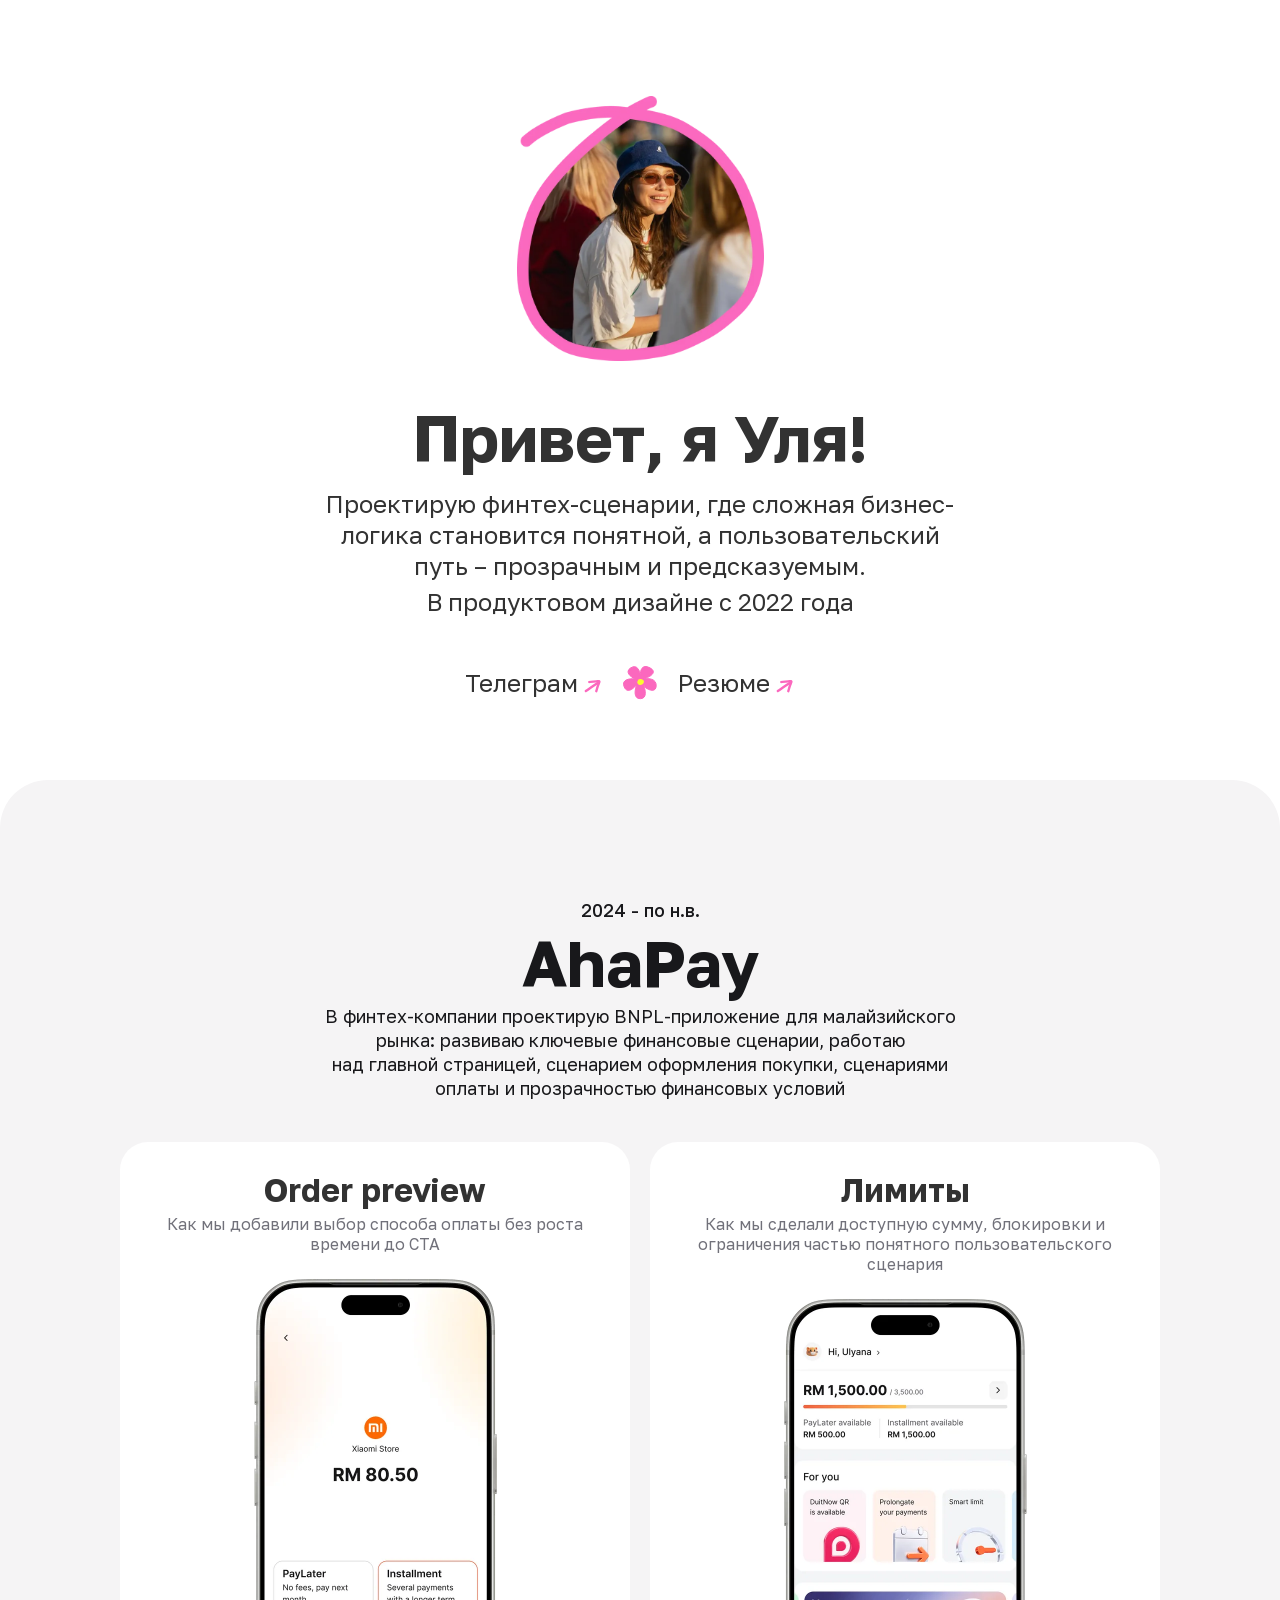
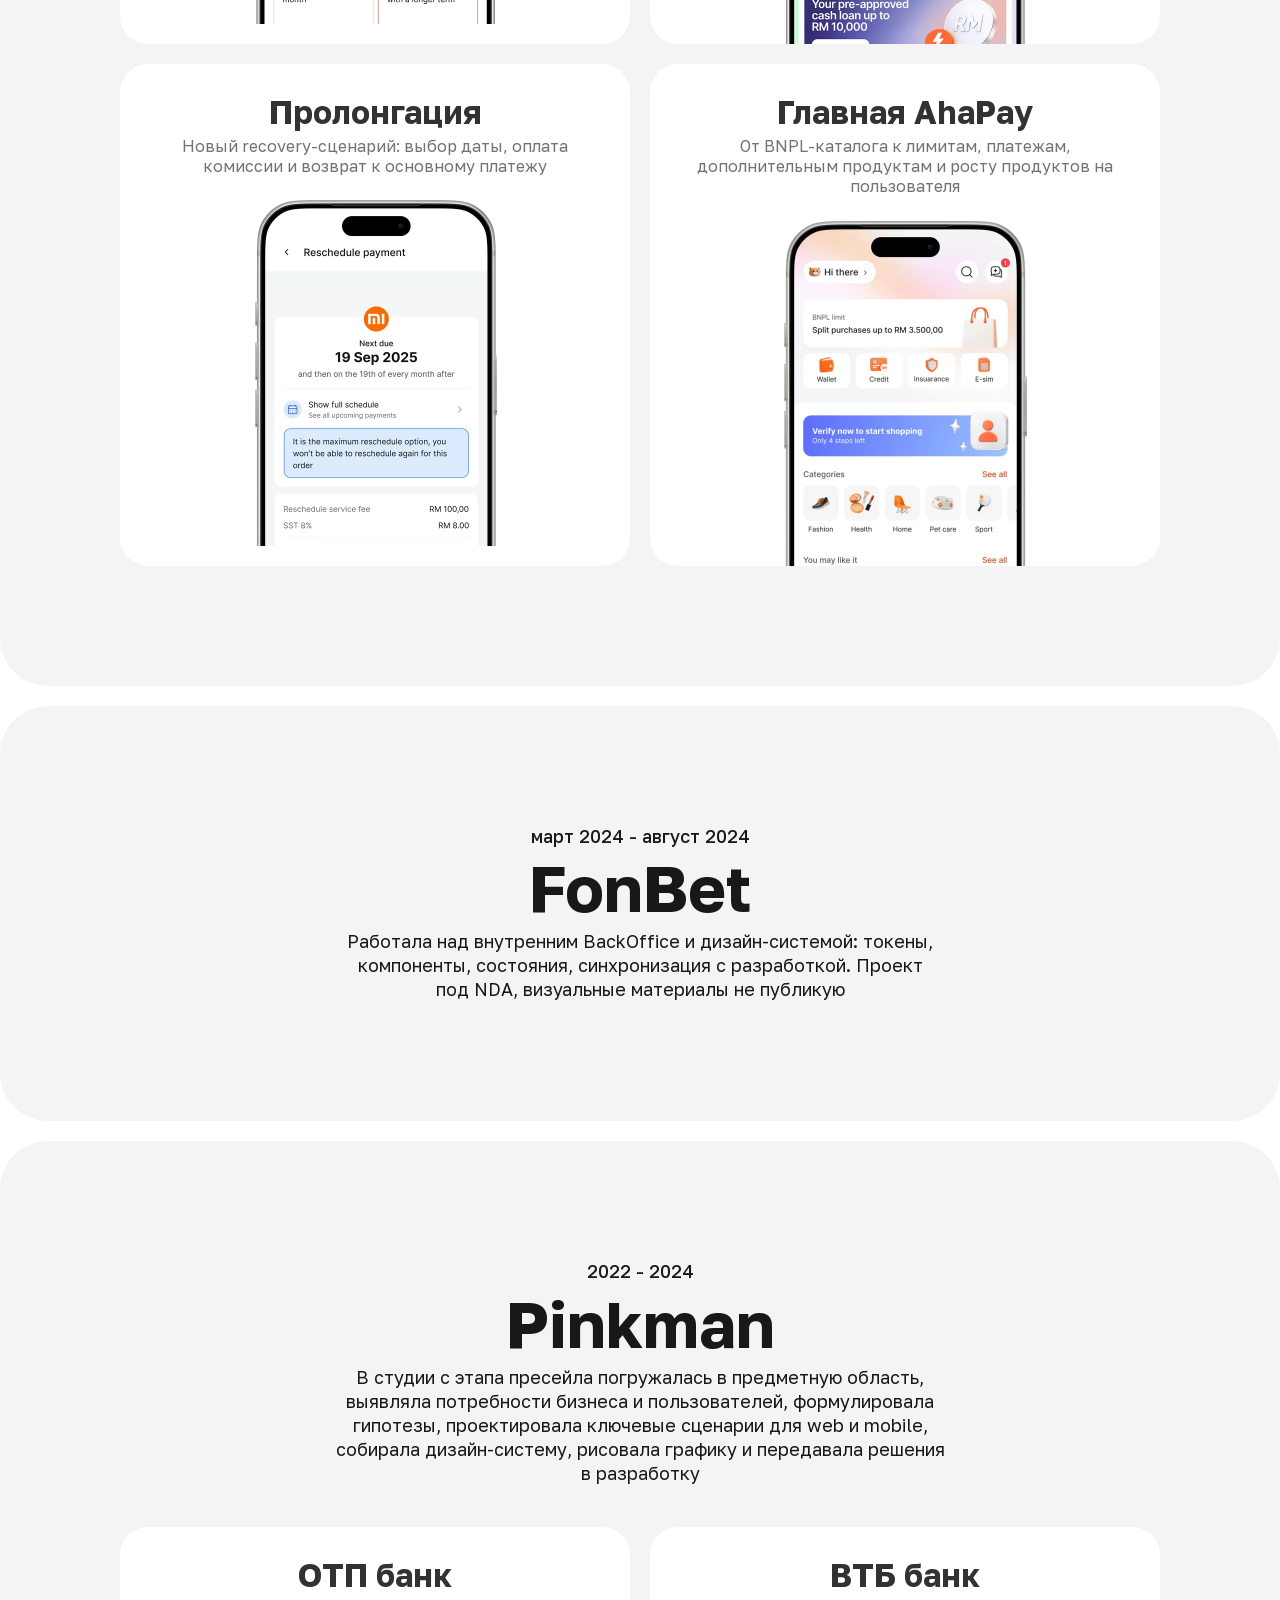
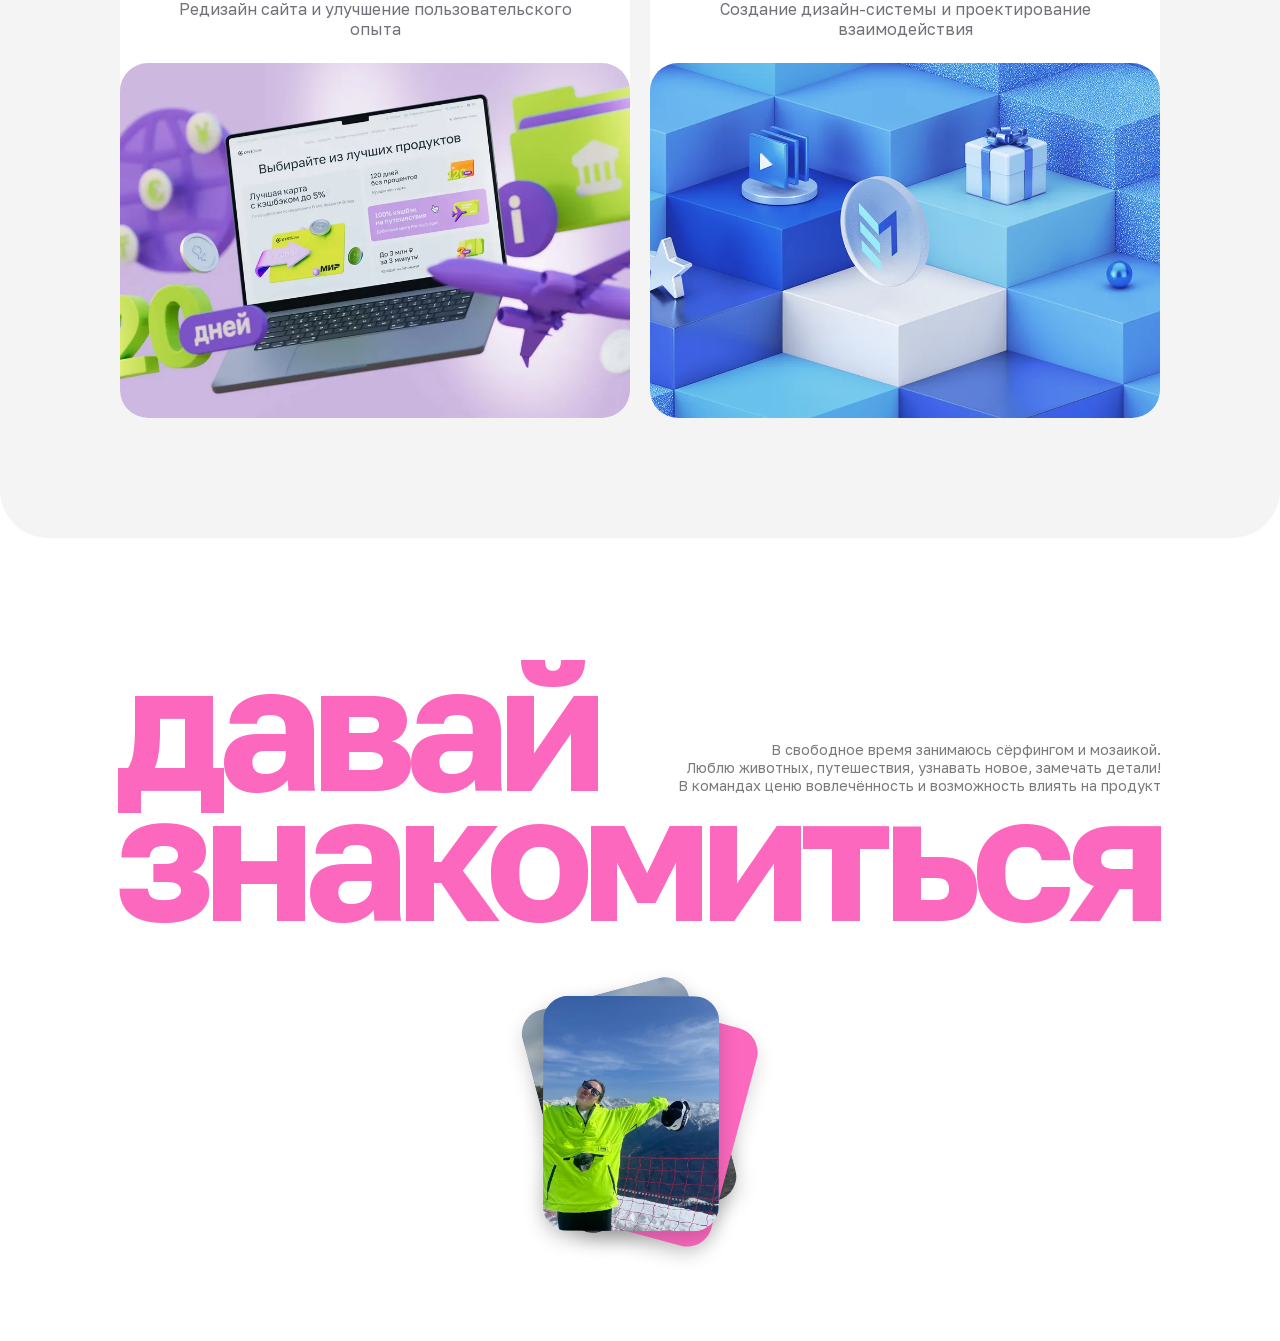
==== commit f112473b: "Deploy 2b7f0d8fd6938906fedb000cad26c498dce70a45 gribenchenko/portfolio@2b7f0d8fd6938906fedb000cad26c" ====
--- a/index.html
+++ b/index.html
@@ -1,4 +1,4 @@
-<!DOCTYPE html><html lang="ru"><head><meta charset="utf-8"><meta name="viewport" content="width=device-width, initial-scale=1"><meta name="description" content="Портфолио продуктового дизайнера"><title>Ulyana Gribenchenko — Product designer</title><meta name="astro-view-transitions-enabled" content="true"><meta name="astro-view-transitions-fallback" content="animate"><script type="module" src="/_astro/ClientRouter.astro_astro_type_script_index_0_lang.BPtF_hcX.js"></script><link rel="preload" as="image" href="/case-assets/hero-video-mask.png"><link rel="preload" as="image" href="/case-assets/video/hero-demo-poster.jpg"><link rel="preload" as="image" href="/case-assets/reschedule-hero-mask.png"><link rel="preload" as="image" href="/case-assets/video/reschedule-hero-poster.jpg"><link rel="stylesheet" href="/_astro/_astro_assets.DBp_XsTY.css"><script type="module" src="/_astro/page.Do0t9NWT.js"></script><style>[data-astro-transition-scope="astro-v5paxn7m-1"] { view-transition-name: case-order-preview; }@layer astro { ::view-transition-old(case-order-preview) { 
+<!DOCTYPE html><html lang="ru"><head><meta charset="utf-8"><meta name="viewport" content="width=device-width, initial-scale=1"><meta name="description" content="Портфолио продуктового дизайнера"><title>Ulyana Gribenchenko — Product designer</title><meta name="astro-view-transitions-enabled" content="true"><meta name="astro-view-transitions-fallback" content="animate"><script type="module" src="/_astro/ClientRouter.astro_astro_type_script_index_0_lang.BPtF_hcX.js"></script><link rel="preload" as="image" href="/case-assets/hero-video-mask.png"><link rel="preload" as="image" href="/case-assets/video/hero-demo-poster.jpg"><link rel="preload" as="image" href="/case-assets/reschedule-hero-mask.png"><link rel="preload" as="image" href="/case-assets/video/reschedule-hero-poster.jpg"><link rel="stylesheet" href="/_astro/_astro_assets.DlFtGVP5.css"><script type="module" src="/_astro/page.Do0t9NWT.js"></script><style>[data-astro-transition-scope="astro-v5paxn7m-1"] { view-transition-name: case-order-preview; }@layer astro { ::view-transition-old(case-order-preview) { 
 	animation-duration: 180ms;
 	animation-timing-function: cubic-bezier(0.76, 0, 0.24, 1);
 	animation-fill-mode: both;
@@ -226,4 +226,4 @@
                  in the old side-by-side arrangement), so back to one title string instead
                  of the --mobile/--desktop split. .closing__flower hidden below rather than
                  deleted, since there's no letter-gap to pin it over in this layout and the
-                 reference screenshot doesn't show it anywhere else either. --><p class="closing__title">давай<br>знакомиться</p><p class="closing__desc">В&nbsp;свободное время занимаюсь сёрфингом и&nbsp;мозаикой.<br>Люблю животных, путешествия, узнавать новое, замечать детали!<br>В&nbsp;командах ценю вовлечённость и&nbsp;возможность влиять на&nbsp;продукт</p></div><div class="closing__flower"><span class="hub-flower" tabindex="0" role="img" aria-label="Цветочек"><img class="hub-flower__img" src="/hub-assets/flower-white.svg" alt="" width="73" height="73"><span class="hub-flower__confetti" aria-hidden="true"></span></span></div><div class="closing__pile"><div class="closing__photo closing__photo--ski"><img src="/_astro/footer-ski.QTlZStUj_CJ0On.webp" alt loading="lazy" decoding="async" width="600" height="800"></div><a class="closing__photo closing__photo--card" href="https://t.me/ulyasuperrr" target="_blank" rel="noopener noreferrer" aria-label="Написать в Телеграм"><img src="/hub-assets/footer-tg-card.svg" alt="" width="199" height="265"></a><div class="closing__photo closing__photo--cat"><img src="/_astro/footer-cat.BjU4pluS_1jhkWo.webp" alt loading="lazy" decoding="async" width="600" height="800"></div><div class="closing__photo closing__photo--raincoat"><img src="/_astro/footer-raincoat.BQKFccD__3z1cR.webp" alt loading="lazy" decoding="async" width="600" height="800"></div><div class="closing__photo closing__photo--dog"><img src="/_astro/footer-dog-sleepy.B7kOMDW3_Z2jdAhs.webp" alt loading="lazy" decoding="async" width="600" height="800"></div><div class="closing__photo closing__photo--surf"><img src="/_astro/footer-wakesurf.tektK0pz_2nlOWB.webp" alt loading="lazy" decoding="async" width="600" height="800"></div></div></div></div></section></main><script type="module">document.addEventListener(`astro:page-load`,()=>{let e=new IntersectionObserver(t=>{for(let n of t)n.isIntersecting&&(n.target.classList.add(`is-visible`),e.unobserve(n.target))},{threshold:.15});document.querySelectorAll(`.reveal:not(.is-visible)`).forEach(t=>e.observe(t)),document.querySelectorAll(`video[autoplay]`).forEach(e=>{e.readyState===0&&e.load(),e.play().catch(()=>{})})});</script></body></html><script type="module">var e=!1;window.addEventListener(`popstate`,()=>{e=!0}),document.addEventListener(`astro:page-load`,()=>{e||window.scrollTo(0,0),e=!1});var t=null;document.addEventListener(`astro:page-load`,()=>{t?.();let e=document.querySelector(`.hub-about__links`),n=document.querySelector(`.hub-sticky-nav`);if(!e||!n)return;let r=new IntersectionObserver(([e])=>{let t=!e.isIntersecting&&e.boundingClientRect.top<0;n.classList.toggle(`is-visible`,t)},{threshold:0});r.observe(e),t=()=>r.disconnect()});</script>+                 reference screenshot doesn't show it anywhere else either. --><div class="closing__head"><p class="closing__title">давай<br>знакомиться</p><p class="closing__desc">В&nbsp;свободное время занимаюсь сёрфингом и&nbsp;мозаикой.<br>Люблю животных, путешествия, узнавать новое, замечать детали!<br>В&nbsp;командах ценю вовлечённость и&nbsp;возможность влиять на&nbsp;продукт</p></div></div><div class="closing__flower"><span class="hub-flower" tabindex="0" role="img" aria-label="Цветочек"><img class="hub-flower__img" src="/hub-assets/flower-white.svg" alt="" width="73" height="73"><span class="hub-flower__confetti" aria-hidden="true"></span></span></div><div class="closing__pile"><div class="closing__photo closing__photo--ski"><img src="/_astro/footer-ski.QTlZStUj_CJ0On.webp" alt loading="lazy" decoding="async" width="600" height="800"></div><a class="closing__photo closing__photo--card" href="https://t.me/ulyasuperrr" target="_blank" rel="noopener noreferrer" aria-label="Написать в Телеграм"><img src="/hub-assets/footer-tg-card.svg" alt="" width="199" height="265"></a><div class="closing__photo closing__photo--cat"><img src="/_astro/footer-cat.BjU4pluS_1jhkWo.webp" alt loading="lazy" decoding="async" width="600" height="800"></div><div class="closing__photo closing__photo--raincoat"><img src="/_astro/footer-raincoat.BQKFccD__3z1cR.webp" alt loading="lazy" decoding="async" width="600" height="800"></div><div class="closing__photo closing__photo--dog"><img src="/_astro/footer-dog-sleepy.B7kOMDW3_Z2jdAhs.webp" alt loading="lazy" decoding="async" width="600" height="800"></div><div class="closing__photo closing__photo--surf"><img src="/_astro/footer-wakesurf.tektK0pz_2nlOWB.webp" alt loading="lazy" decoding="async" width="600" height="800"></div></div></div></div></section></main><script type="module">document.addEventListener(`astro:page-load`,()=>{let e=new IntersectionObserver(t=>{for(let n of t)n.isIntersecting&&(n.target.classList.add(`is-visible`),e.unobserve(n.target))},{threshold:.15});document.querySelectorAll(`.reveal:not(.is-visible)`).forEach(t=>e.observe(t)),document.querySelectorAll(`video[autoplay]`).forEach(e=>{e.readyState===0&&e.load(),e.play().catch(()=>{})})});</script></body></html><script type="module">var e=!1;window.addEventListener(`popstate`,()=>{e=!0}),document.addEventListener(`astro:page-load`,()=>{e||window.scrollTo(0,0),e=!1});var t=null;document.addEventListener(`astro:page-load`,()=>{t?.();let e=document.querySelector(`.hub-about__links`),n=document.querySelector(`.hub-sticky-nav`);if(!e||!n)return;let r=new IntersectionObserver(([e])=>{let t=!e.isIntersecting&&e.boundingClientRect.top<0;n.classList.toggle(`is-visible`,t)},{threshold:0});r.observe(e),t=()=>r.disconnect()});</script>
--- a/_astro/_astro_assets.DlFtGVP5.css
+++ b/_astro/_astro_assets.DlFtGVP5.css
@@ -0,0 +1 @@
+@font-face{font-family:Golos Text;font-style:normal;font-weight:400 700;font-display:swap;src:url(/fonts/golos-text-cyrillic.woff2)format("woff2");unicode-range:U+301,U+400-45F,U+490-491,U+4B0-4B1,U+2116}@font-face{font-family:Golos Text;font-style:normal;font-weight:400 700;font-display:swap;src:url(/fonts/golos-text-latin.woff2)format("woff2");unicode-range:U+??,U+131,U+152-153,U+2BB-2BC,U+2C6,U+2DA,U+2DC,U+304,U+308,U+329,U+2000-206F,U+20AC,U+2122,U+2191,U+2193,U+2212,U+2215,U+FEFF,U+FFFD}:root{--bg:#f3f2f2;--card:#fcfcfc;--card-alt:#fff;--border:#e6e5e5;--ink:#323232;--ink-soft:#7a7a7a;--accent:#ff7a38;--accent-ink:#fff;--font-body:"Golos Text", "Helvetica Neue", Helvetica, Arial, sans-serif;--text-h1:32px;--text-h1-lh:1.05;--text-h2:26px;--text-h2-lh:.95;--text-h3:19px;--text-h3-lh:1.1;--text-body:16px;--text-body-lh:1.3;--text-small:13px;--text-small-lh:.95;--space-1:8px;--space-2:16px;--space-3:24px;--space-4:32px;--space-5:48px;--space-6:64px;--space-7:96px;--radius-card:24px;--radius-img:24px;--content-width:1280px;--page-pad:24px}@media (width>=900px){:root{--text-h1:64px;--text-h1-lh:.90625;--text-h2:40px;--text-h2-lh:.85;--text-h3:24px;--text-h3-lh:1;--text-body:18px;--text-body-lh:1.2;--text-small:14px;--text-small-lh:.857;--page-pad:67px}}*{box-sizing:border-box}html,body{margin:0;padding:0}body{background:var(--bg);color:var(--ink);font-family:var(--font-body);font-size:var(--text-body);line-height:var(--text-body-lh);-webkit-font-smoothing:antialiased}img{max-width:100%;height:auto;display:block}.container{max-width:var(--content-width);padding:0 var(--page-pad);margin:0 auto}h1,h2,h3,p{margin:0}.eyebrow{font-size:var(--text-h2);line-height:var(--text-h2-lh);color:var(--accent);text-align:center;font-weight:700}.section-title{font-size:var(--text-h2);line-height:var(--text-h2-lh);color:var(--ink);text-align:center;text-wrap:balance;font-weight:700}.card-title{font-size:var(--text-h3);line-height:var(--text-h3-lh);color:var(--ink);font-weight:600}.card-text{font-size:var(--text-body);line-height:var(--text-body-lh);color:var(--ink-soft)}.card{background:var(--card);border-radius:var(--radius-card);padding:var(--space-4)}.card--white{background:var(--card-alt)}@media (prefers-reduced-motion:no-preference){.reveal{opacity:0;transition:opacity .6s,transform .6s;transform:translateY(16px)}.reveal.is-visible{opacity:1;transform:translateY(0)}::view-transition-group(*){animation-duration:.55s;animation-timing-function:cubic-bezier(.5,.05,.2,1)}::view-transition-old(*),::view-transition-new(*){animation-duration:.5s;mix-blend-mode:normal!important}}.hub-page{background:var(--card-alt);position:relative}.hub-section{padding-block:32px}@media (width>=900px){.hub-section{padding-block:60px}.hub-section:first-of-type{padding-top:96px}}.hub-about{text-align:center;flex-direction:column;align-items:center;gap:48px;display:flex;position:relative}.hub-about__photo{width:159px}.hub-about__photo img{width:100%;height:auto;display:block}@media (width>=900px){.hub-about__photo{width:247px}}.hub-about__body{flex-direction:column;align-items:center;gap:22px;width:100%;display:flex}.hub-about__title{font-size:var(--text-h1);line-height:var(--text-h1-lh);text-wrap:balance;font-weight:700}.hub-about__text{max-width:640px;font-size:var(--text-body);color:var(--ink);line-height:1.55}.hub-about__text p{margin:0}.hub-about__text p+p{margin-top:4px}@media (width>=900px){.hub-about__text{font-size:24px;line-height:30.8px}.hub-about__text p+p{margin-top:6px}}.hub-about__logo-wrap{white-space:nowrap}.hub-about__logo{object-fit:cover;vertical-align:middle;border-radius:50%;width:20px;height:20px;margin-left:4px;display:inline-block;position:relative;top:-.12em}@media (width>=900px){.hub-about__logo{width:26px;height:26px}}.hub-about__links{align-items:center;gap:20px;display:flex}.hub-about__link{color:var(--ink);font-weight:400;font-size:var(--text-body);align-items:center;gap:2px;text-decoration:none;display:inline-flex}.hub-about__link--resume{position:relative;left:-9px}@media (width>=900px){.hub-about__link{text-align:center;justify-content:center;width:138px;font-size:24px}}.hub-about__arrow{vertical-align:middle;flex-shrink:0;position:relative;top:1.5px}.hub-about__arrow--down{top:.5px}.hub-underline{display:inline-block;position:relative}.hub-underline__svg{pointer-events:none;width:100%;height:10px;position:absolute;top:100%;left:0;overflow:visible}.hub-underline__svg path{stroke:#fb68be;stroke-width:2px;stroke-linecap:round;vector-effect:non-scaling-stroke;stroke-dasharray:var(--underline-length,1000);stroke-dashoffset:var(--underline-length,1000);transition:stroke-dashoffset .45s ease-in}@media (prefers-reduced-motion:reduce){.hub-underline__svg path{transition:none}}.hub-about__link:hover .hub-underline__svg path,.hub-about__link:focus-visible .hub-underline__svg path{stroke-dashoffset:0;transition-duration:.6s;transition-timing-function:cubic-bezier(.65,0,.35,1)}.company-block{background:#f5f4f5;border-radius:32px;flex-direction:column;gap:32px;padding:20px;display:flex}@media (width>=900px){.company-block{border-radius:48px;gap:42px;max-width:1520px;margin:0 auto;padding:120px}}.company-block__header{text-align:center;flex-direction:column;align-items:center;gap:8px;display:flex}@media (width>=900px){.company-block__header{gap:12px}}.company-block__period{color:#18181b;font-size:16px;font-weight:600}@media (width>=900px){.company-block__period{font-size:18px;font-weight:500}}.company-block__title{color:#18181b;font-size:40px;font-weight:700;line-height:36px}@media (width>=900px){.company-block__title{font-size:var(--text-h1);line-height:var(--text-h1-lh)}}.company-block__desc{color:#18181b;max-width:634px;font-size:16px;line-height:22px}@media (width>=900px){.company-block__desc{font-size:18px;line-height:24px}}.company-block__rows{flex-direction:column;gap:20px;display:flex}.company-block__row{grid-template-columns:1fr;gap:20px;display:grid}@media (width>=900px){.company-block__row{grid-template-columns:repeat(2,1fr)}}#ahapay-projects,#fonbet-projects,#pinkman-projects,#closing{margin-top:20px;padding-block:0}.closing__frame{background:#fff;border-radius:32px 32px 0 0;padding:56px 24px 0;position:relative;overflow:visible}@media (width>=900px){.closing__frame{border-radius:48px 48px 0 0;padding:0}}.closing__stage{z-index:1;position:relative;container-type:inline-size}@media (width>=900px){.closing__stage{max-width:1438px;margin:0 auto;padding:7.78cqw 0 6.95cqw}}.closing__row{text-align:center;flex-direction:column;align-items:center;gap:14px;display:flex}@media (width>=900px){.closing__row{text-align:left;padding:0 8.34cqw;flex-direction:row;align-items:flex-start;gap:.7cqw;padding-left:calc(120px + -1*clamp(0px,min(100vw,1520px)/2 - 719px,41px));position:relative}}.closing__title{color:#fb68be;text-align:center;font-size:clamp(36px,10vw,60px);font-weight:700;line-height:.75em}@media (width>=900px){.closing__title{font-size:var(--closing-fs);letter-spacing:-.06em;text-align:left;margin-left:-.027em;line-height:.73em}.closing__head{--closing-fs:calc((min(100vw, 1520px) - 240px) / 5.8);flex:none;width:max-content;position:relative}}.closing__desc{color:var(--ink-soft);text-align:center;max-width:320px;font-size:15px;line-height:19px}@media (width>=900px){.closing__desc{right:calc(var(--closing-fs) * -.01);top:calc(var(--closing-fs) * .465);width:max-content;max-width:none;font-size:max(14px, calc(var(--closing-fs) * .08));letter-spacing:0;text-align:right;line-height:1.25em;position:absolute}}@media (width>=900px) and (width<=1199px){.closing__desc{width:auto;margin:calc(var(--closing-fs) * .14) calc(var(--closing-fs) * -.01) 0 0;position:static}}.closing__flower{display:none}.closing__flower .hub-flower,.closing__flower .hub-flower__img{width:100%;height:100%}.closing__pile{width:130px;height:148px;margin:52px auto 0;position:relative}@media (width>=900px){.closing__pile{width:100%;height:21.9cqw;margin-top:52px}}.closing__photo{opacity:0;pointer-events:none;border-radius:13px;width:90px;height:119px;transition:left .45s cubic-bezier(.22,1,.36,1),top .45s cubic-bezier(.22,1,.36,1),width .45s cubic-bezier(.22,1,.36,1),height .45s cubic-bezier(.22,1,.36,1),transform .45s cubic-bezier(.22,1,.36,1),opacity .3s,translate .25s;position:absolute;overflow:hidden;box-shadow:0 8px 20px #0000002e}.closing__photo img{object-fit:cover;width:100%;height:100%;display:block}.closing__photo:after{content:"";background:#0003;position:absolute;inset:0}.closing__photo--card{background:#fb68be}.closing__photo--ski:after,.closing__photo--card:after{content:none}.closing__photo--ski{opacity:1;z-index:6;border-radius:13px;width:93px;height:124px;top:13px;left:14px;transform:rotate(0)}.closing__photo--card{opacity:1;z-index:5;border-radius:13px;width:89px;height:119px;top:20px;left:27px;transform:rotate(15deg)}.closing__photo--surf{opacity:1;z-index:1;border-radius:13px;width:91px;height:121px;top:10px;left:14px;transform:rotate(-15deg)}.closing__photo--cat{z-index:2;top:5px;left:33px;transform:rotate(-10deg)}.closing__photo--raincoat{z-index:3;top:6px;left:35px;transform:rotate(-5deg)}.closing__photo--dog{z-index:4;top:3px;left:36px;transform:rotate(6deg)}@media (width<=899px){.closing__pile{width:100vw;height:66vw;margin:40px 0 0 calc(50% - 50vw);overflow:hidden}.closing__pile .closing__photo{opacity:0}.closing__pile .closing__photo:after{content:none}.closing__pile .closing__photo--surf,.closing__pile .closing__photo--ski{opacity:1;z-index:1;border-radius:6vw;width:56vw;height:75vw;top:8vw}.closing__pile .closing__photo--surf{left:-16vw;transform:rotate(-16deg)}.closing__pile .closing__photo--ski{left:60vw;transform:rotate(16deg)}.closing__pile .closing__photo--card{opacity:1;z-index:2;pointer-events:auto;border-radius:7.3vw;width:51.2vw;height:68.2vw;top:0;left:24.4vw;transform:none}}@media (width>=900px){.closing__photo{border-radius:1.95cqw;width:13.53cqw;height:18.03cqw}.closing__photo--surf{border-radius:1.95cqw;width:13.45cqw;height:17.93cqw;top:1.44cqw;left:42.46cqw;transform:rotate(-15deg)}.closing__photo--card{border-radius:1.95cqw;width:13.17cqw;height:17.56cqw;top:2.94cqw;left:44.41cqw;transform:rotate(15deg)}.closing__photo--ski{border-radius:1.95cqw;width:13.77cqw;height:18.36cqw;top:1.93cqw;left:42.4cqw;transform:rotate(.12deg)}.closing__photo--cat{top:5cqw;left:41cqw;transform:rotate(-10deg)}.closing__photo--raincoat{top:5.5cqw;left:42cqw;transform:rotate(-5deg)}.closing__photo--dog{top:4cqw;left:43cqw;transform:rotate(6deg)}.closing__pile:hover .closing__photo{opacity:1;pointer-events:auto}.closing__pile:hover .closing__photo--card:hover{translate:0 -10px}.closing__pile:hover .closing__photo--ski{top:1.13cqw;left:66.45cqw;transform:rotate(-5.29deg)}.closing__pile:hover .closing__photo--card{top:2.65cqw;left:81.82cqw;transform:rotate(6.1deg)}.closing__pile:hover .closing__photo--cat{top:1.98cqw;left:35.51cqw;transform:rotate(-4.09deg)}.closing__pile:hover .closing__photo--raincoat{top:2.61cqw;left:20.22cqw;transform:rotate(-2.5deg)}.closing__pile:hover .closing__photo--dog{top:1.12cqw;left:51.3cqw;transform:rotate(2.51deg)}.closing__pile:hover .closing__photo--surf{top:2.63cqw;left:5.44cqw;transform:rotate(-3.44deg)}}.project-card{color:inherit;background:#fff;border-radius:22px;flex-direction:column;align-items:center;gap:16px;padding:24px 24px 0;text-decoration:none;transition:transform .2s;display:flex;position:relative;overflow:hidden}.project-card--link:hover{transform:translateY(-4px)}.project-card--soon{cursor:default}@media (width>=900px){.project-card{border-radius:28px;gap:24px;padding:34px 32px 0}}.project-card__text{text-align:center;flex-direction:column;align-items:center;gap:10px;width:100%;display:flex}.project-card__title{color:var(--ink);font-size:24px;font-weight:700;line-height:26px}@media (width>=900px){.project-card__title{font-size:32px;line-height:28px}}.project-card__subtitle{color:#71717a;font-size:16px;line-height:20px}.project-card__thumb{justify-content:center;align-items:flex-start;width:100%;height:260px;display:flex;position:relative;overflow:hidden}@media (width>=900px){.project-card__thumb{flex:1;height:auto;min-height:0}}.project-card__thumb--phone{height:318px}@media (width>=900px){.project-card__thumb--phone{flex:none;height:346px}}.project-card__crop{width:223px;height:100%;overflow:hidden}@media (width>=900px){.project-card__crop{width:243px}}.project-card__crop--wide{border-radius:22px 22px 0 0;width:100%}@media (width>=900px){.project-card__crop--wide{border-radius:28px 28px 0 0}}.project-card__thumb--wide{width:calc(100% + 48px);margin:0 -24px}@media (width>=900px){.project-card__thumb--wide{flex:none;width:calc(100% + 64px);height:355px;margin:0 -32px}}.project-card__crop--wide img{object-fit:cover;object-position:top;width:100%;height:100%;display:block}.project-card__thumb--wide-inset{width:100%;height:318px}@media (width>=900px){.project-card__thumb--wide-inset{height:346px}}.project-card__crop--wide-inset{width:100%;height:100%;overflow:hidden}.project-card__crop--wide-inset img{object-fit:cover;width:100%;height:100%;display:block}.project-card__phone{aspect-ratio:786/1599;flex-shrink:0;width:100%;position:relative}.project-card__phone-shot{object-fit:cover;object-position:top;width:90.59%;height:96%;display:block;position:absolute;top:2%;left:4.83%}.project-card__phone-frame{pointer-events:none;width:100%;height:100%;position:absolute;inset:0}.project-card__phone-screen-placeholder{background:linear-gradient(160deg, #ff9a6a 0%, var(--accent) 100%);border-radius:20px;width:90.59%;height:96%;position:absolute;top:2%;left:4.83%}.project-card__mockup{width:100%;height:auto;display:block}.hub-sticky-nav{z-index:200;background:var(--card-alt);visibility:hidden;border-radius:0 0 32px 32px;justify-content:center;align-items:center;gap:20px;padding-block:16px;transition:transform .25s,visibility 0s linear .25s;display:flex;position:fixed;top:0;left:0;right:0;transform:translateY(calc(-100% - 20px))}.hub-sticky-nav.is-visible{visibility:visible;transition:transform .25s,visibility linear;transform:translateY(0)}@media (width>=900px){.hub-sticky-nav{border-radius:0 0 48px 48px}}.hub-flower{z-index:50;cursor:pointer;outline:none;justify-content:center;align-items:center;display:inline-flex;position:relative}.hub-flower__img{transform-origin:50%;width:34px;height:34px;display:block}.hub-flower__confetti{pointer-events:none;position:absolute;inset:0;overflow:visible}.hub-confetti-particle{will-change:translate, rotate, scale, opacity;animation-name:hub-confetti-fly;animation-timing-function:ease-out;animation-fill-mode:forwards;position:absolute;top:50%;left:50%}.hub-confetti-particle.is-tag{z-index:1}.hub-confetti-particle img{max-width:none}@media (prefers-reduced-motion:no-preference){@keyframes hub-flower-rampup{0%{transform:rotate(0)}to{transform:rotate(720deg)}}@keyframes hub-flower-steady{0%{transform:rotate(0)}to{transform:rotate(360deg)}}.hub-flower__img.is-ramping{animation:.9s cubic-bezier(.55,.05,.9,.35) forwards hub-flower-rampup}.hub-flower__img.is-steady{animation:.7s linear infinite hub-flower-steady}@keyframes hub-flower-intro-hint{0%{transform:rotate(0)}to{transform:rotate(1080deg)}}.hub-flower__img.is-intro-hint{animation:5s cubic-bezier(.16,1,.3,1) forwards hub-flower-intro-hint}@keyframes hub-confetti-fly{0%{opacity:1;translate:-50% -50%;rotate:0deg;scale:.6}45%{translate:calc(-50% + var(--dx-mid)) calc(-50% - (var(--rise) * .5));rotate:calc(var(--rot) * .55);scale:.9}65%{opacity:1}to{translate:calc(-50% + var(--dx)) calc(-50% - var(--rise));rotate:var(--rot);opacity:0;scale:1}}}.astro-route-announcer{clip:rect(0 0 0 0);clip-path:inset(50%);white-space:nowrap;width:1px;height:1px;position:absolute;top:0;left:0;overflow:hidden}@keyframes astroFadeInOut{0%{opacity:1}to{opacity:0}}@keyframes astroFadeIn{0%{opacity:0;mix-blend-mode:plus-lighter}to{opacity:1;mix-blend-mode:plus-lighter}}@keyframes astroFadeOut{0%{opacity:1;mix-blend-mode:plus-lighter}to{opacity:0;mix-blend-mode:plus-lighter}}@keyframes astroSlideFromRight{0%{transform:translate(100%)}}@keyframes astroSlideFromLeft{0%{transform:translate(-100%)}}@keyframes astroSlideToRight{to{transform:translate(100%)}}@keyframes astroSlideToLeft{to{transform:translate(-100%)}}@media (prefers-reduced-motion){::view-transition-group(*),::view-transition-old(*),::view-transition-new(*),[data-astro-transition-scope]{animation:none!important}}
